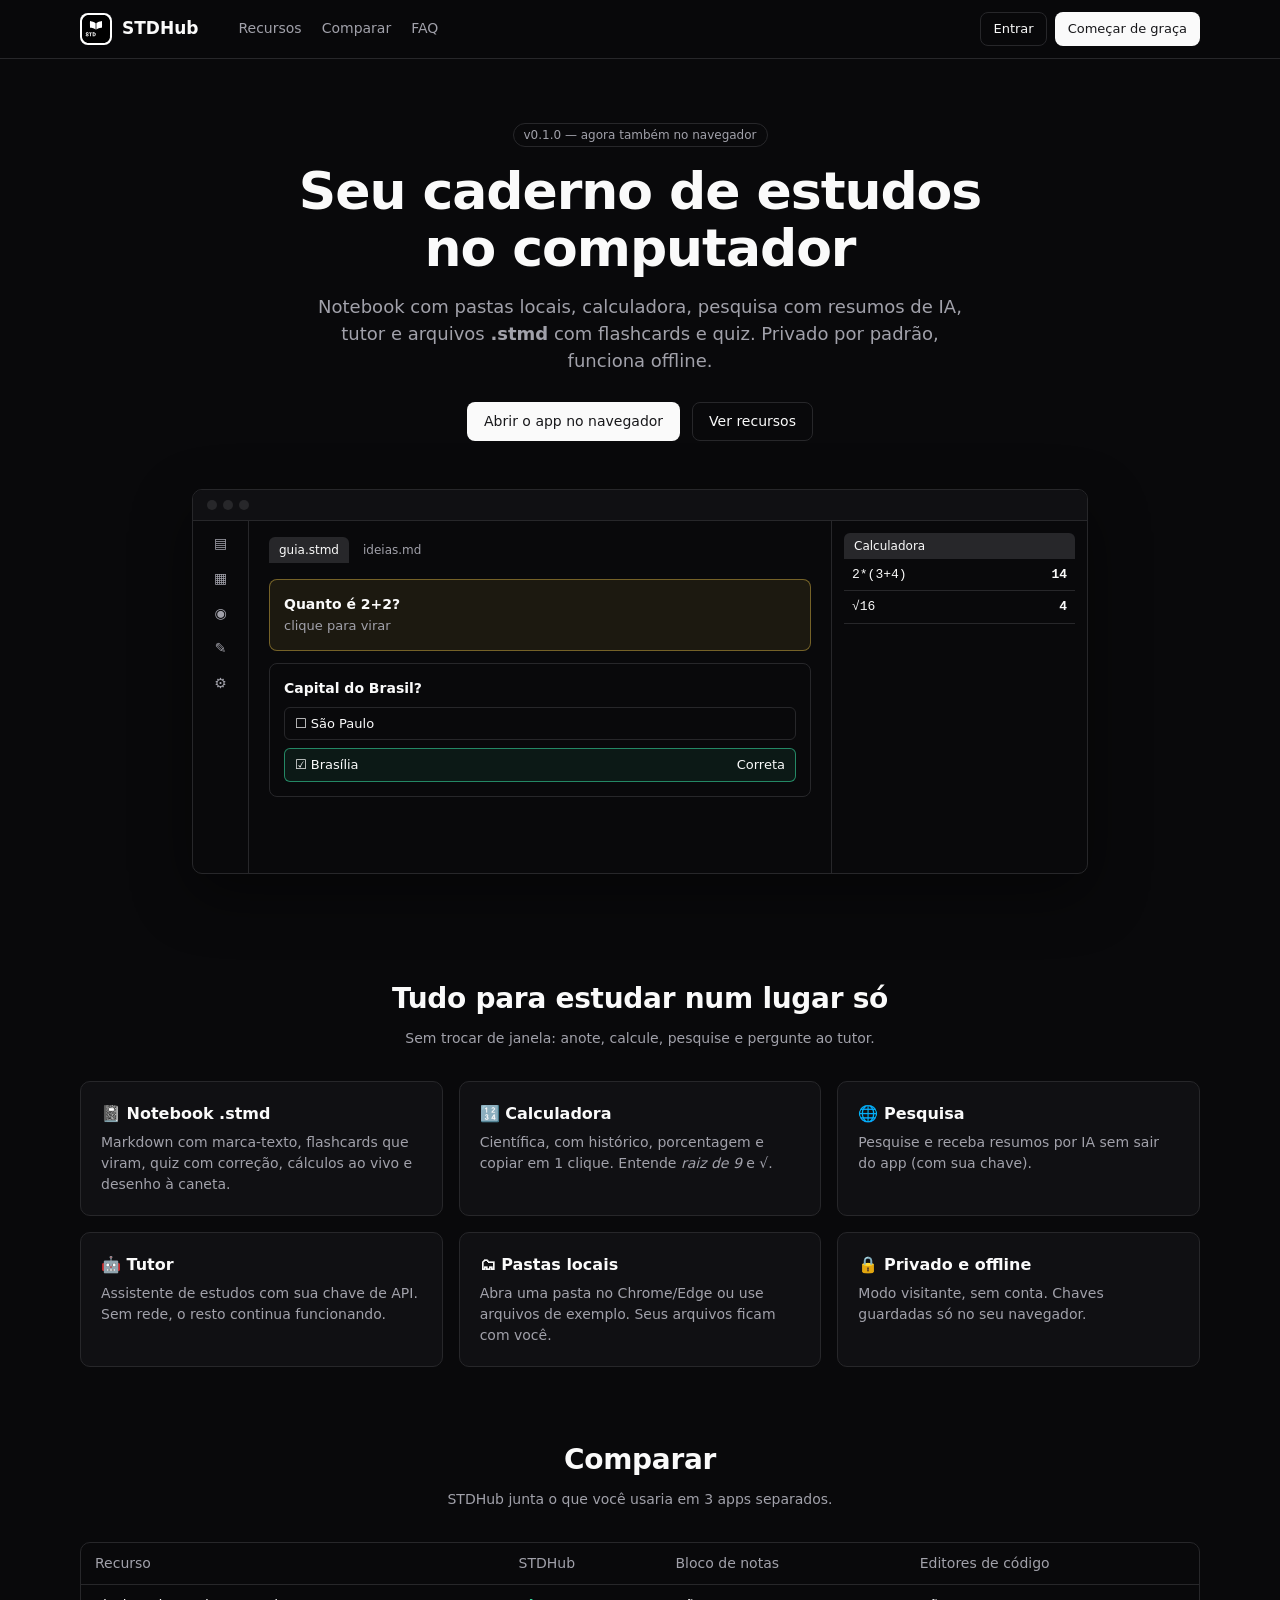
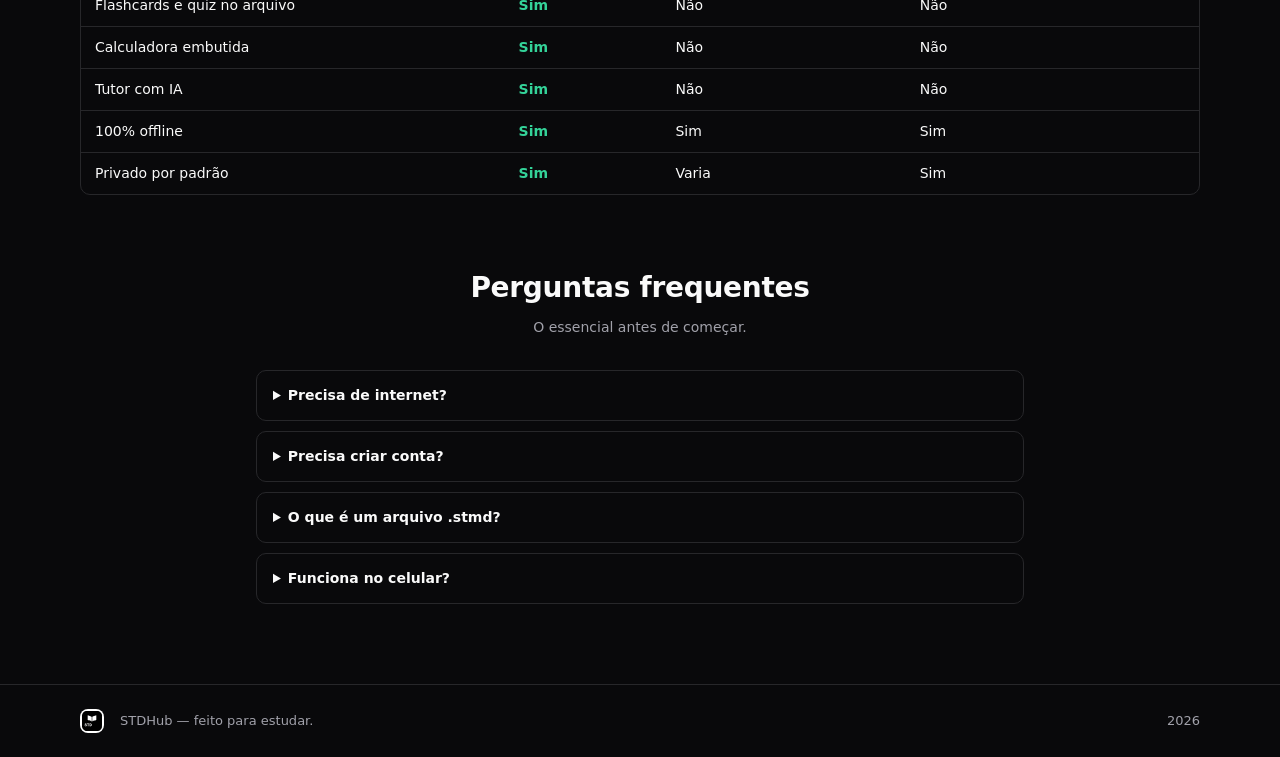
==== index.html @ 23eec4f5 "first commit" ====
<!doctype html>
<html lang="pt-BR" data-theme="dark">
<head>
  <meta charset="UTF-8" />
  <meta name="viewport" content="width=device-width, initial-scale=1.0" />
  <meta name="color-scheme" content="dark light" />
  <meta name="description" content="STDHub — seu caderno de estudos no computador. Notebook, calculadora, pesquisa, tutor e arquivos .stmd. 100% offline." />
  <link rel="icon" type="image/svg+xml" href="assets/logo.svg" />
  <link rel="stylesheet" href="css/theme.css" />
  <link rel="stylesheet" href="css/landing.css" />
  <title>STDHub — seu caderno de estudos</title>
</head>
<body>
  <nav class="l-nav">
    <div class="l-nav-inner">
      <a class="brand" href="#">
        <span class="brand-chip"><img src="assets/logo.svg" alt="STDHub" /></span>
        STDHub
      </a>
      <div class="l-links" id="navLinks">
        <a href="#recursos">Recursos</a>
        <a href="#comparar">Comparar</a>
        <a href="#faq">FAQ</a>
      </div>
      <div class="l-actions">
        <a class="btn btn-outline btn-sm" href="app.html">Entrar</a>
        <a class="btn btn-primary btn-sm" href="app.html">Começar de graça</a>
      </div>
      <button class="l-menu-btn" id="menuBtn" aria-label="Abrir menu">☰</button>
    </div>
  </nav>

  <header class="l-hero">
    <span class="badge">v0.1.0 — agora também no navegador</span>
    <h1>Seu caderno de estudos<br />no computador</h1>
    <p class="sub">Notebook com pastas locais, calculadora, pesquisa com resumos de IA, tutor e arquivos <strong>.stmd</strong> com flashcards e quiz. Privado por padrão, funciona offline.</p>
    <div class="l-cta">
      <a class="btn btn-primary" href="app.html">Abrir o app no navegador</a>
      <a class="btn btn-outline" href="#recursos">Ver recursos</a>
    </div>

    <div class="mock" aria-hidden="true">
      <div class="mock-bar"><span class="dot"></span><span class="dot"></span><span class="dot"></span></div>
      <div class="mock-body">
        <div class="mock-side"><span>▤</span><span>▦</span><span>◉</span><span>✎</span><span>⚙</span></div>
        <div class="mock-main">
          <div class="mock-tabs"><span class="mock-tab active">guia.stmd</span><span class="mock-tab">ideias.md</span></div>
          <div class="mock-flash"><strong>Quanto é 2+2?</strong><br /><span class="muted small">clique para virar</span></div>
          <div class="mock-quiz"><strong>Capital do Brasil?</strong>
            <div class="mock-opt">☐ São Paulo</div>
            <div class="mock-opt right">☑ Brasília <span style="margin-left:auto">Correta</span></div>
          </div>
        </div>
        <div class="mock-dock">
          <div class="mock-tab active">Calculadora</div>
          <div class="mock-calc-row"><span>2*(3+4)</span><strong>14</strong></div>
          <div class="mock-calc-row"><span>√16</span><strong>4</strong></div>
        </div>
      </div>
    </div>
  </header>

  <section class="l-section" id="recursos">
    <h2>Tudo para estudar num lugar só</h2>
    <p class="lead">Sem trocar de janela: anote, calcule, pesquise e pergunte ao tutor.</p>
    <div class="l-grid">
      <div class="card l-feat"><h3>📓 Notebook .stmd</h3><p>Markdown com marca-texto, flashcards que viram, quiz com correção, cálculos ao vivo e desenho à caneta.</p></div>
      <div class="card l-feat"><h3>🔢 Calculadora</h3><p>Científica, com histórico, porcentagem e copiar em 1 clique. Entende <em>raiz de 9</em> e √.</p></div>
      <div class="card l-feat"><h3>🌐 Pesquisa</h3><p>Pesquise e receba resumos por IA sem sair do app (com sua chave).</p></div>
      <div class="card l-feat"><h3>🤖 Tutor</h3><p>Assistente de estudos com sua chave de API. Sem rede, o resto continua funcionando.</p></div>
      <div class="card l-feat"><h3>🗂 Pastas locais</h3><p>Abra uma pasta no Chrome/Edge ou use arquivos de exemplo. Seus arquivos ficam com você.</p></div>
      <div class="card l-feat"><h3>🔒 Privado e offline</h3><p>Modo visitante, sem conta. Chaves guardadas só no seu navegador.</p></div>
    </div>
  </section>

  <section class="l-section" id="comparar">
    <h2>Comparar</h2>
    <p class="lead">STDHub junta o que você usaria em 3 apps separados.</p>
    <div class="l-table-wrap">
      <table class="l-compare">
        <tr><th>Recurso</th><th>STDHub</th><th>Bloco de notas</th><th>Editores de código</th></tr>
        <tr><td>Flashcards e quiz no arquivo</td><td class="yes">Sim</td><td>Não</td><td>Não</td></tr>
        <tr><td>Calculadora embutida</td><td class="yes">Sim</td><td>Não</td><td>Não</td></tr>
        <tr><td>Tutor com IA</td><td class="yes">Sim</td><td>Não</td><td>Não</td></tr>
        <tr><td>100% offline</td><td class="yes">Sim</td><td>Sim</td><td>Sim</td></tr>
        <tr><td>Privado por padrão</td><td class="yes">Sim</td><td>Varia</td><td>Sim</td></tr>
      </table>
    </div>
  </section>

  <section class="l-section" id="faq">
    <h2>Perguntas frequentes</h2>
    <p class="lead">O essencial antes de começar.</p>
    <div class="l-faq">
      <details><summary>Precisa de internet?</summary><p>Não. Tudo funciona offline; só a IA (tutor e resumos) precisa de rede e da sua chave de API.</p></details>
      <details><summary>Precisa criar conta?</summary><p>Não. O modo visitante entra direto e nada sai da sua máquina.</p></details>
      <details><summary>O que é um arquivo .stmd?</summary><p>É um Markdown com superpoderes de estudo: flashcards, quiz, cálculos e desenho — e continua abrindo em qualquer editor.</p></details>
      <details><summary>Funciona no celular?</summary><p>Sim, o layout se adapta. Para instalar como app, use o APK do release no GitHub.</p></details>
    </div>
  </section>

  <footer class="l-foot">
    <div class="l-foot-inner">
      <span class="brand-chip" style="width:1.5rem;height:1.5rem"><img src="assets/logo.svg" alt="" style="width:1.25rem;height:1.25rem" /></span>
      <span>STDHub — feito para estudar.</span>
      <span style="margin-left:auto" id="year"></span>
    </div>
  </footer>

  <script src="js/landing.js"></script>
</body>
</html>
---- css/theme.css ----
/* STDHub web — shadcn-like theme in pure CSS. No frameworks, no CDN. */
:root {
  --background: #09090b;
  --foreground: #fafafa;
  --card: #101013;
  --card-foreground: #fafafa;
  --popover: #101013;
  --popover-foreground: #fafafa;
  --primary: #fafafa;
  --primary-foreground: #18181b;
  --secondary: #27272a;
  --secondary-foreground: #fafafa;
  --muted: #27272a;
  --muted-foreground: #a1a1aa;
  --accent: #27272a;
  --accent-foreground: #fafafa;
  --destructive: #f87171;
  --border: #27272a;
  --input: #27272a;
  --ring: #d4d4d8;
  --radius: 0.625rem;
  --mark: #fef08a;
  --mark-ink: #111111;
  --ok: #34d399;
  --warn: #fbbf24;
  --err: #f87171;
  --info: #38bdf8;
}

[data-theme="light"] {
  --background: #ffffff;
  --foreground: #09090b;
  --card: #ffffff;
  --card-foreground: #09090b;
  --popover: #ffffff;
  --popover-foreground: #09090b;
  --primary: #18181b;
  --primary-foreground: #fafafa;
  --secondary: #f4f4f5;
  --secondary-foreground: #18181b;
  --muted: #f4f4f5;
  --muted-foreground: #71717a;
  --accent: #f4f4f5;
  --accent-foreground: #18181b;
  --border: #e4e4e7;
  --input: #e4e4e7;
  --ring: #18181b;
}

* { box-sizing: border-box; }
html, body { height: 100%; }
body {
  margin: 0;
  background: var(--background);
  color: var(--foreground);
  font-family: ui-sans-serif, system-ui, -apple-system, "Segoe UI", Roboto, sans-serif;
  font-size: 14px;
  line-height: 1.5;
}

button {
  font: inherit;
  color: inherit;
  background: none;
  border: none;
  cursor: pointer;
  padding: 0;
}
input, textarea, select {
  font: inherit;
  color: var(--foreground);
  background: var(--background);
  border: 1px solid var(--input);
  border-radius: calc(var(--radius) - 2px);
  padding: 0.5rem 0.75rem;
  width: 100%;
}
input:focus-visible, textarea:focus-visible, select:focus-visible,
button:focus-visible, a:focus-visible {
  outline: 2px solid var(--ring);
  outline-offset: 2px;
}
input:disabled, textarea:disabled, button:disabled {
  opacity: 0.5;
  cursor: not-allowed;
}
input[type="checkbox"], input[type="radio"] { width: auto; }
a { color: inherit; }

.btn {
  display: inline-flex;
  align-items: center;
  justify-content: center;
  gap: 0.5rem;
  border-radius: calc(var(--radius) - 2px);
  padding: 0.5rem 1rem;
  font-weight: 500;
  border: 1px solid transparent;
  text-decoration: none;
  white-space: nowrap;
}
.btn-primary { background: var(--primary); color: var(--primary-foreground); }
.btn-primary:hover { opacity: 0.9; }
.btn-outline { border-color: var(--border); color: var(--foreground); }
.btn-outline:hover { background: var(--accent); }
.btn-secondary { background: var(--secondary); color: var(--secondary-foreground); }
.btn-secondary:hover { opacity: 0.9; }
.btn-ghost { color: var(--muted-foreground); }
.btn-ghost:hover { background: var(--accent); color: var(--accent-foreground); }
.btn-sm { padding: 0.375rem 0.75rem; font-size: 0.8125rem; }

.card {
  background: var(--card);
  color: var(--card-foreground);
  border: 1px solid var(--border);
  border-radius: var(--radius);
}
.card-pad { padding: 1.25rem; }

.badge {
  display: inline-flex;
  align-items: center;
  border: 1px solid var(--border);
  border-radius: 999px;
  padding: 0.125rem 0.625rem;
  font-size: 0.75rem;
  color: var(--muted-foreground);
}

.muted { color: var(--muted-foreground); }
.small { font-size: 0.8125rem; }
.icon { width: 1rem; height: 1rem; flex-shrink: 0; }
.icon-lg { width: 1.25rem; height: 1.25rem; flex-shrink: 0; }
---- css/landing.css ----
/* STDHub web — landing. */
.l-nav {
  position: sticky;
  top: 0;
  z-index: 10;
  background: color-mix(in srgb, var(--background) 85%, transparent);
  backdrop-filter: blur(8px);
  border-bottom: 1px solid var(--border);
}
.l-nav-inner {
  max-width: 72rem;
  margin: 0 auto;
  padding: 0.75rem 1rem;
  display: flex;
  align-items: center;
  gap: 1rem;
}
.brand { display: flex; align-items: center; gap: 0.625rem; font-weight: 700; font-size: 1.0625rem; text-decoration: none; }
.brand-chip {
  width: 2rem;
  height: 2rem;
  border-radius: 0.5rem;
  background: #fff;
  display: inline-flex;
  align-items: center;
  justify-content: center;
  overflow: hidden;
  flex-shrink: 0;
}
.brand-chip img { width: 1.75rem; height: 1.75rem; }
.l-links { display: flex; gap: 1.25rem; margin-left: 1.5rem; }
.l-links a { color: var(--muted-foreground); text-decoration: none; font-size: 0.875rem; }
.l-links a:hover { color: var(--foreground); }
.l-actions { margin-left: auto; display: flex; gap: 0.5rem; }
.l-menu-btn { display: none; margin-left: auto; border: 1px solid var(--border); border-radius: 6px; padding: 0.375rem 0.625rem; }
@media (max-width: 720px) {
  .l-links, .l-actions .btn-outline { display: none; }
  .l-menu-btn { display: block; }
  .l-links.open { display: flex; flex-direction: column; gap: 0.75rem; position: absolute; top: 100%; left: 0; right: 0; background: var(--background); border-bottom: 1px solid var(--border); padding: 1rem; margin: 0; }
}

.l-hero { max-width: 72rem; margin: 0 auto; padding: 4rem 1rem 3rem; text-align: center; }
.l-hero h1 { font-size: clamp(2rem, 5vw, 3.25rem); line-height: 1.1; letter-spacing: -0.02em; margin: 1rem 0; }
.l-hero p.sub { color: var(--muted-foreground); font-size: 1.125rem; max-width: 42rem; margin: 0 auto 1.75rem; }
.l-cta { display: flex; gap: 0.75rem; justify-content: center; flex-wrap: wrap; }

.mock {
  max-width: 56rem;
  margin: 3rem auto 0;
  border: 1px solid var(--border);
  border-radius: var(--radius);
  overflow: hidden;
  text-align: left;
  box-shadow: 0 20px 60px rgb(0 0 0 / 0.45);
}
.mock-bar { display: flex; gap: 0.375rem; align-items: center; padding: 0.625rem 0.875rem; border-bottom: 1px solid var(--border); background: var(--card); }
.dot { width: 0.625rem; height: 0.625rem; border-radius: 999px; background: var(--muted); }
.mock-body { display: grid; grid-template-columns: 3.5rem 1fr 16rem; min-height: 22rem; }
.mock-side { border-right: 1px solid var(--border); padding: 0.75rem 0; display: flex; flex-direction: column; align-items: center; gap: 0.875rem; color: var(--muted-foreground); }
.mock-main { padding: 1rem 1.25rem; }
.mock-tabs { display: flex; gap: 0.25rem; margin-bottom: 1rem; }
.mock-tab { font-size: 0.75rem; padding: 0.25rem 0.625rem; border-radius: 6px 6px 0 0; color: var(--muted-foreground); }
.mock-tab.active { background: var(--muted); color: var(--foreground); }
.mock-flash { border: 1px solid rgb(252 211 77 / 0.4); background: rgb(252 211 77 / 0.08); border-radius: 8px; padding: 0.875rem; margin-bottom: 0.75rem; }
.mock-quiz { border: 1px solid var(--border); border-radius: 8px; padding: 0.875rem; margin-bottom: 0.75rem; }
.mock-opt { display: flex; gap: 0.5rem; align-items: center; border: 1px solid var(--border); border-radius: 6px; padding: 0.375rem 0.625rem; margin-top: 0.5rem; font-size: 0.8125rem; }
.mock-opt.right { border-color: rgb(52 211 153 / 0.6); background: rgb(52 211 153 / 0.08); }
.mock-dock { border-left: 1px solid var(--border); padding: 0.75rem; }
.mock-calc-row { display: flex; justify-content: space-between; font-family: ui-monospace, monospace; font-size: 0.8125rem; padding: 0.375rem 0.5rem; border-bottom: 1px solid var(--border); }
@media (max-width: 720px) { .mock-body { grid-template-columns: 3rem 1fr; } .mock-dock { display: none; } }

.l-section { max-width: 72rem; margin: 0 auto; padding: 3.5rem 1rem 1rem; }
.l-section h2 { font-size: 1.75rem; letter-spacing: -0.01em; margin: 0 0 0.5rem; text-align: center; }
.l-section > p.lead { color: var(--muted-foreground); text-align: center; max-width: 44rem; margin: 0 auto 2rem; }
.l-grid { display: grid; grid-template-columns: repeat(3, 1fr); gap: 1rem; }
@media (max-width: 860px) { .l-grid { grid-template-columns: 1fr 1fr; } }
@media (max-width: 560px) { .l-grid { grid-template-columns: 1fr; } }
.l-feat { padding: 1.25rem; }
.l-feat .icon-lg { color: var(--foreground); margin-bottom: 0.625rem; }
.l-feat h3 { margin: 0 0 0.375rem; font-size: 1rem; }
.l-feat p { margin: 0; color: var(--muted-foreground); font-size: 0.875rem; }

.l-table-wrap { overflow-x: auto; border: 1px solid var(--border); border-radius: var(--radius); }
table.l-compare { width: 100%; border-collapse: collapse; font-size: 0.875rem; }
.l-compare th, .l-compare td { padding: 0.625rem 0.875rem; border-bottom: 1px solid var(--border); text-align: left; }
.l-compare tr:last-child th, .l-compare tr:last-child td { border-bottom: none; }
.l-compare th { color: var(--muted-foreground); font-weight: 500; }
.l-compare td.yes { color: var(--ok); font-weight: 600; }

.l-faq { max-width: 48rem; margin: 0 auto; display: flex; flex-direction: column; gap: 0.625rem; }
.l-faq details { border: 1px solid var(--border); border-radius: var(--radius); padding: 0.875rem 1rem; }
.l-faq summary { cursor: pointer; font-weight: 600; }
.l-faq details p { color: var(--muted-foreground); font-size: 0.875rem; margin: 0.5rem 0 0; }

footer.l-foot { border-top: 1px solid var(--border); margin-top: 4rem; }
.l-foot-inner { max-width: 72rem; margin: 0 auto; padding: 1.5rem 1rem; display: flex; gap: 1rem; align-items: center; color: var(--muted-foreground); font-size: 0.8125rem; }
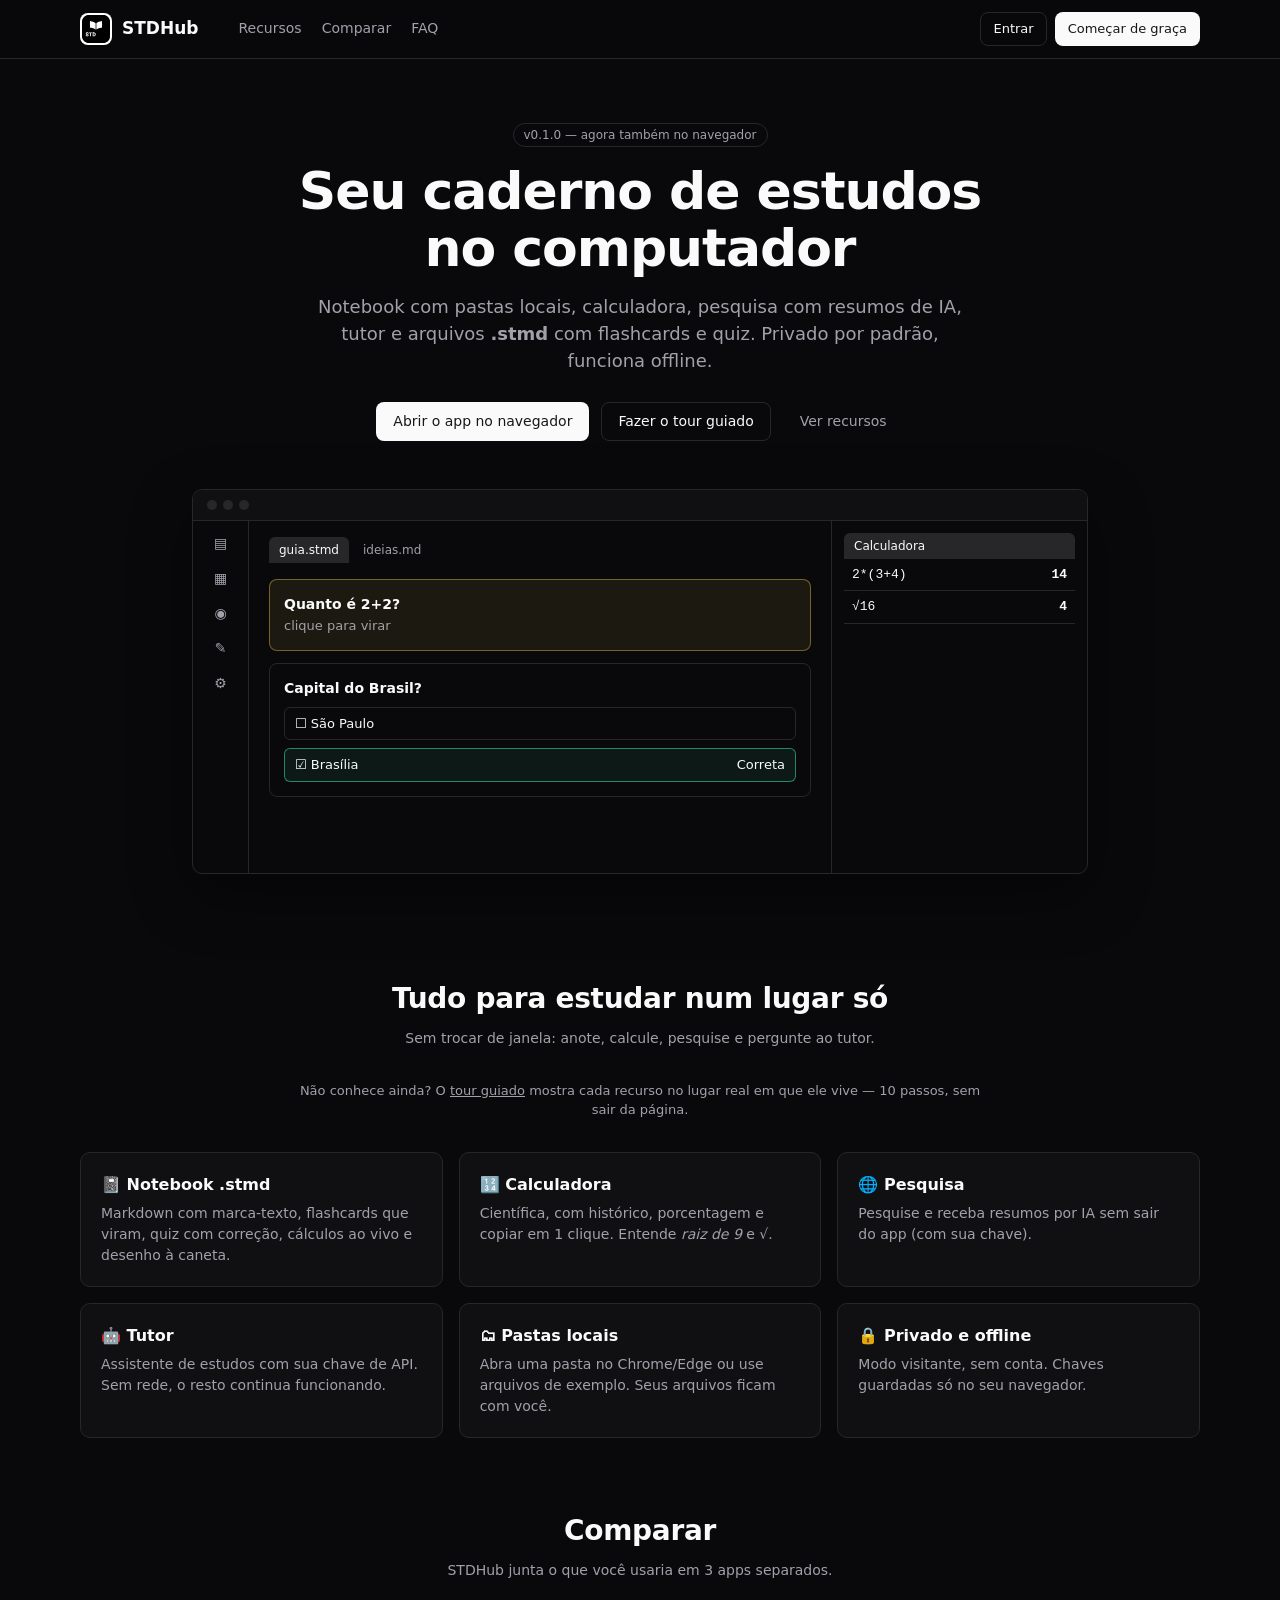
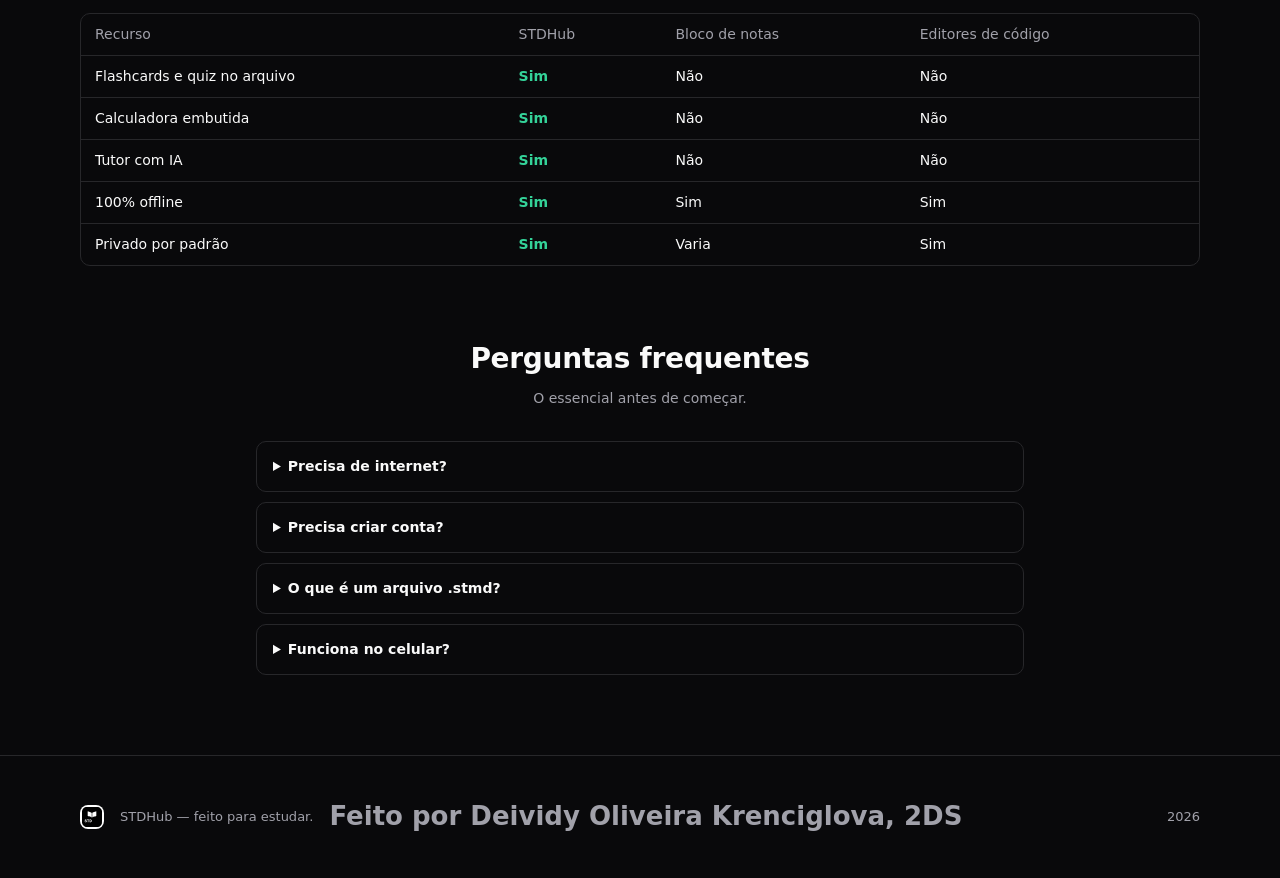
==== commit 83f7758c: "Tour guiado no app web + botão de criar arquivo arrumado Tour (js/tour.js, sem lib): 10 coach marks " ====
--- a/index.html
+++ b/index.html
@@ -36,7 +36,8 @@
     <p class="sub">Notebook com pastas locais, calculadora, pesquisa com resumos de IA, tutor e arquivos <strong>.stmd</strong> com flashcards e quiz. Privado por padrão, funciona offline.</p>
     <div class="l-cta">
       <a class="btn btn-primary" href="app.html">Abrir o app no navegador</a>
-      <a class="btn btn-outline" href="#recursos">Ver recursos</a>
+      <a class="btn btn-outline" href="app.html?tour=1">Fazer o tour guiado</a>
+      <a class="btn btn-ghost" href="#recursos">Ver recursos</a>
     </div>
 
     <div class="mock" aria-hidden="true">
@@ -63,6 +64,7 @@
   <section class="l-section" id="recursos">
     <h2>Tudo para estudar num lugar só</h2>
     <p class="lead">Sem trocar de janela: anote, calcule, pesquise e pergunte ao tutor.</p>
+    <p class="lead small">Não conhece ainda? O <a href="app.html?tour=1">tour guiado</a> mostra cada recurso no lugar real em que ele vive — 10 passos, sem sair da página.</p>
     <div class="l-grid">
       <div class="card l-feat"><h3>📓 Notebook .stmd</h3><p>Markdown com marca-texto, flashcards que viram, quiz com correção, cálculos ao vivo e desenho à caneta.</p></div>
       <div class="card l-feat"><h3>🔢 Calculadora</h3><p>Científica, com histórico, porcentagem e copiar em 1 clique. Entende <em>raiz de 9</em> e √.</p></div>
@@ -103,6 +105,7 @@
     <div class="l-foot-inner">
       <span class="brand-chip" style="width:1.5rem;height:1.5rem"><img src="assets/logo.svg" alt="" style="width:1.25rem;height:1.25rem" /></span>
       <span>STDHub — feito para estudar.</span>
+      <h1> Feito por Deividy Oliveira Krenciglova, 2DS</h1>
       <span style="margin-left:auto" id="year"></span>
     </div>
   </footer>
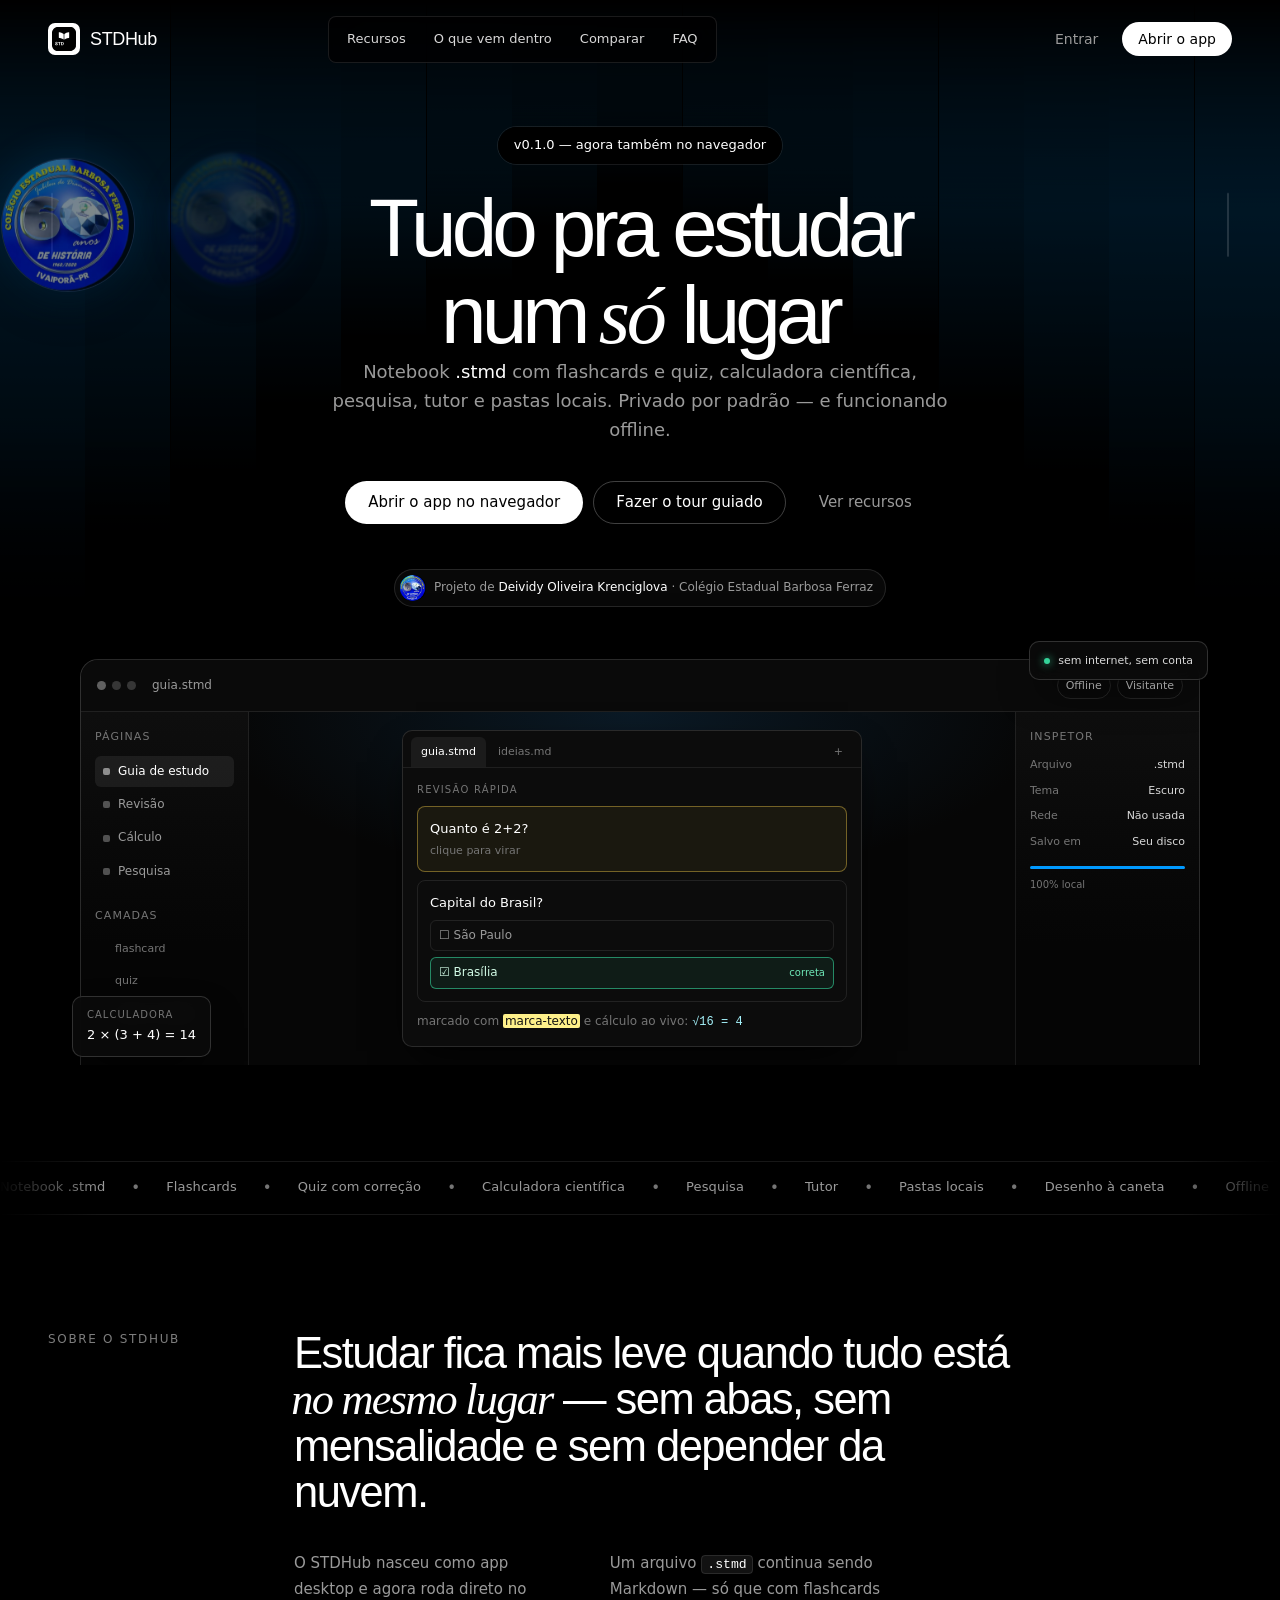
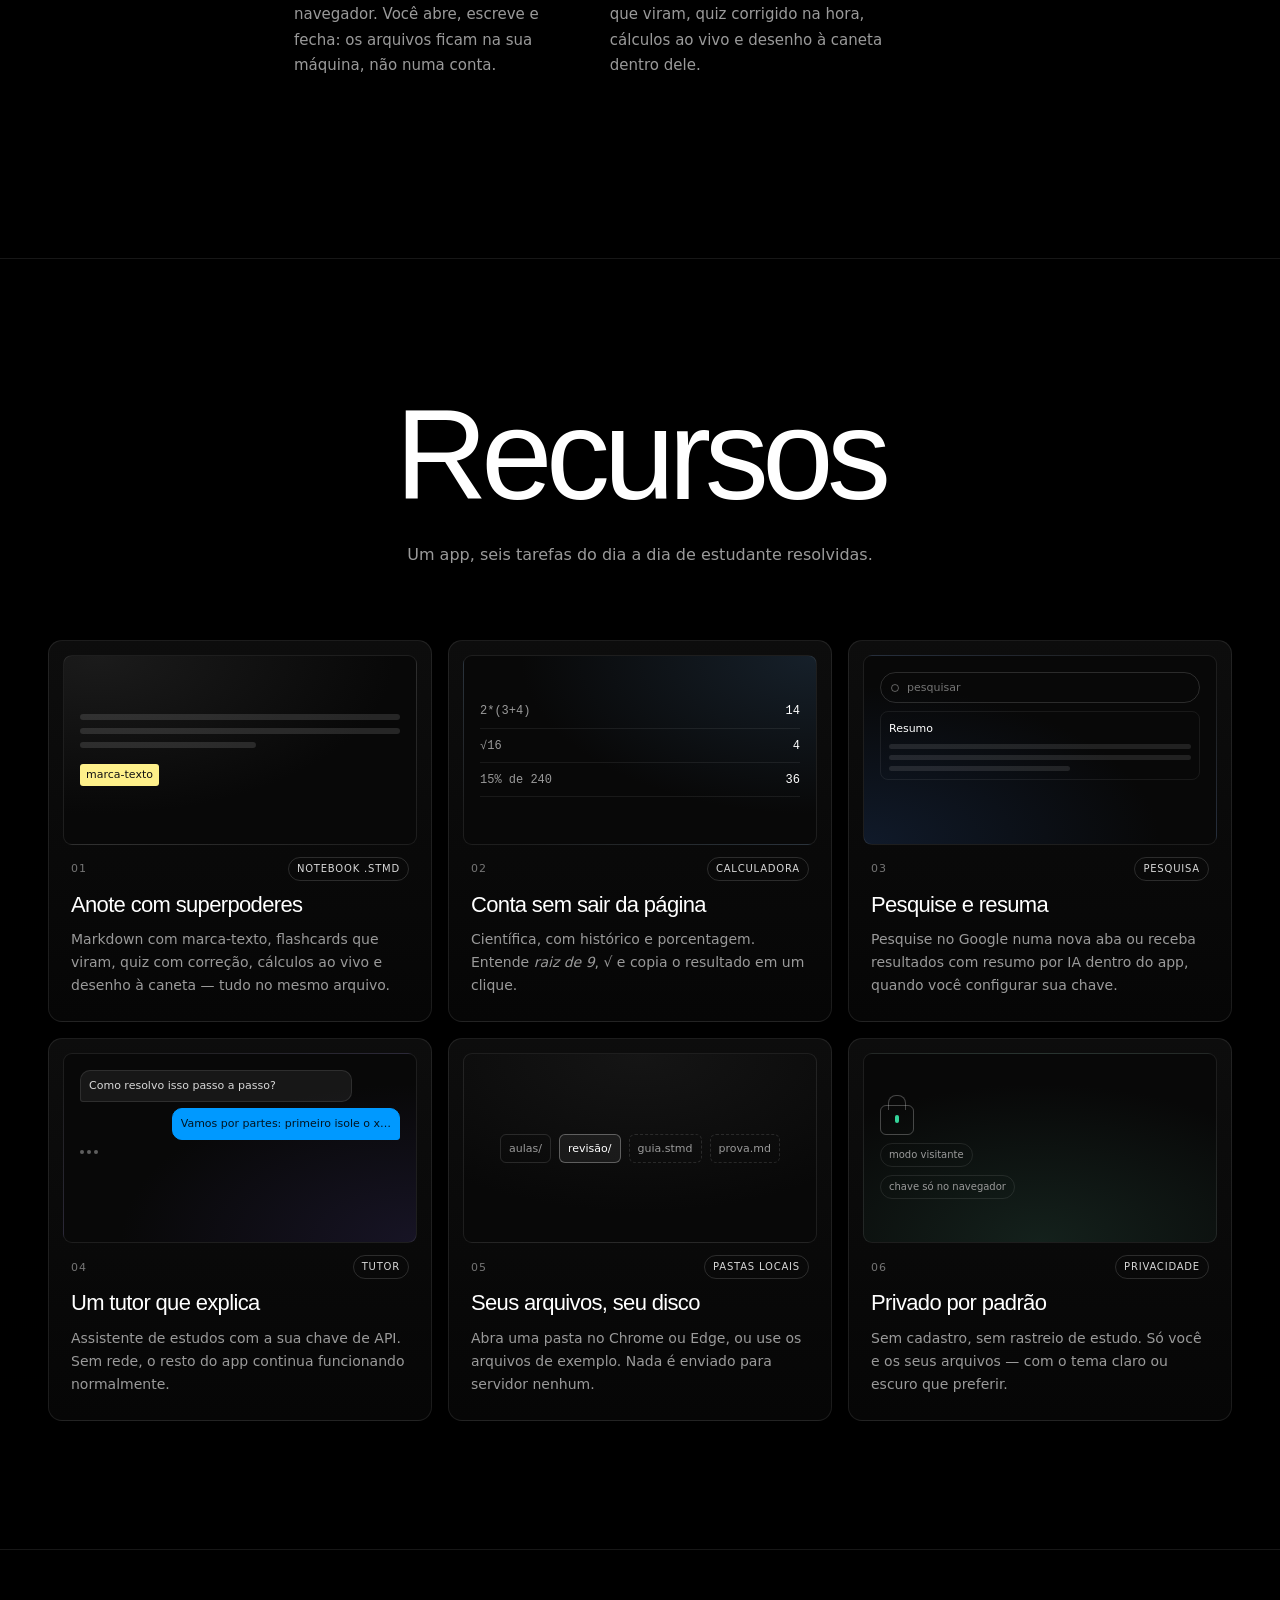
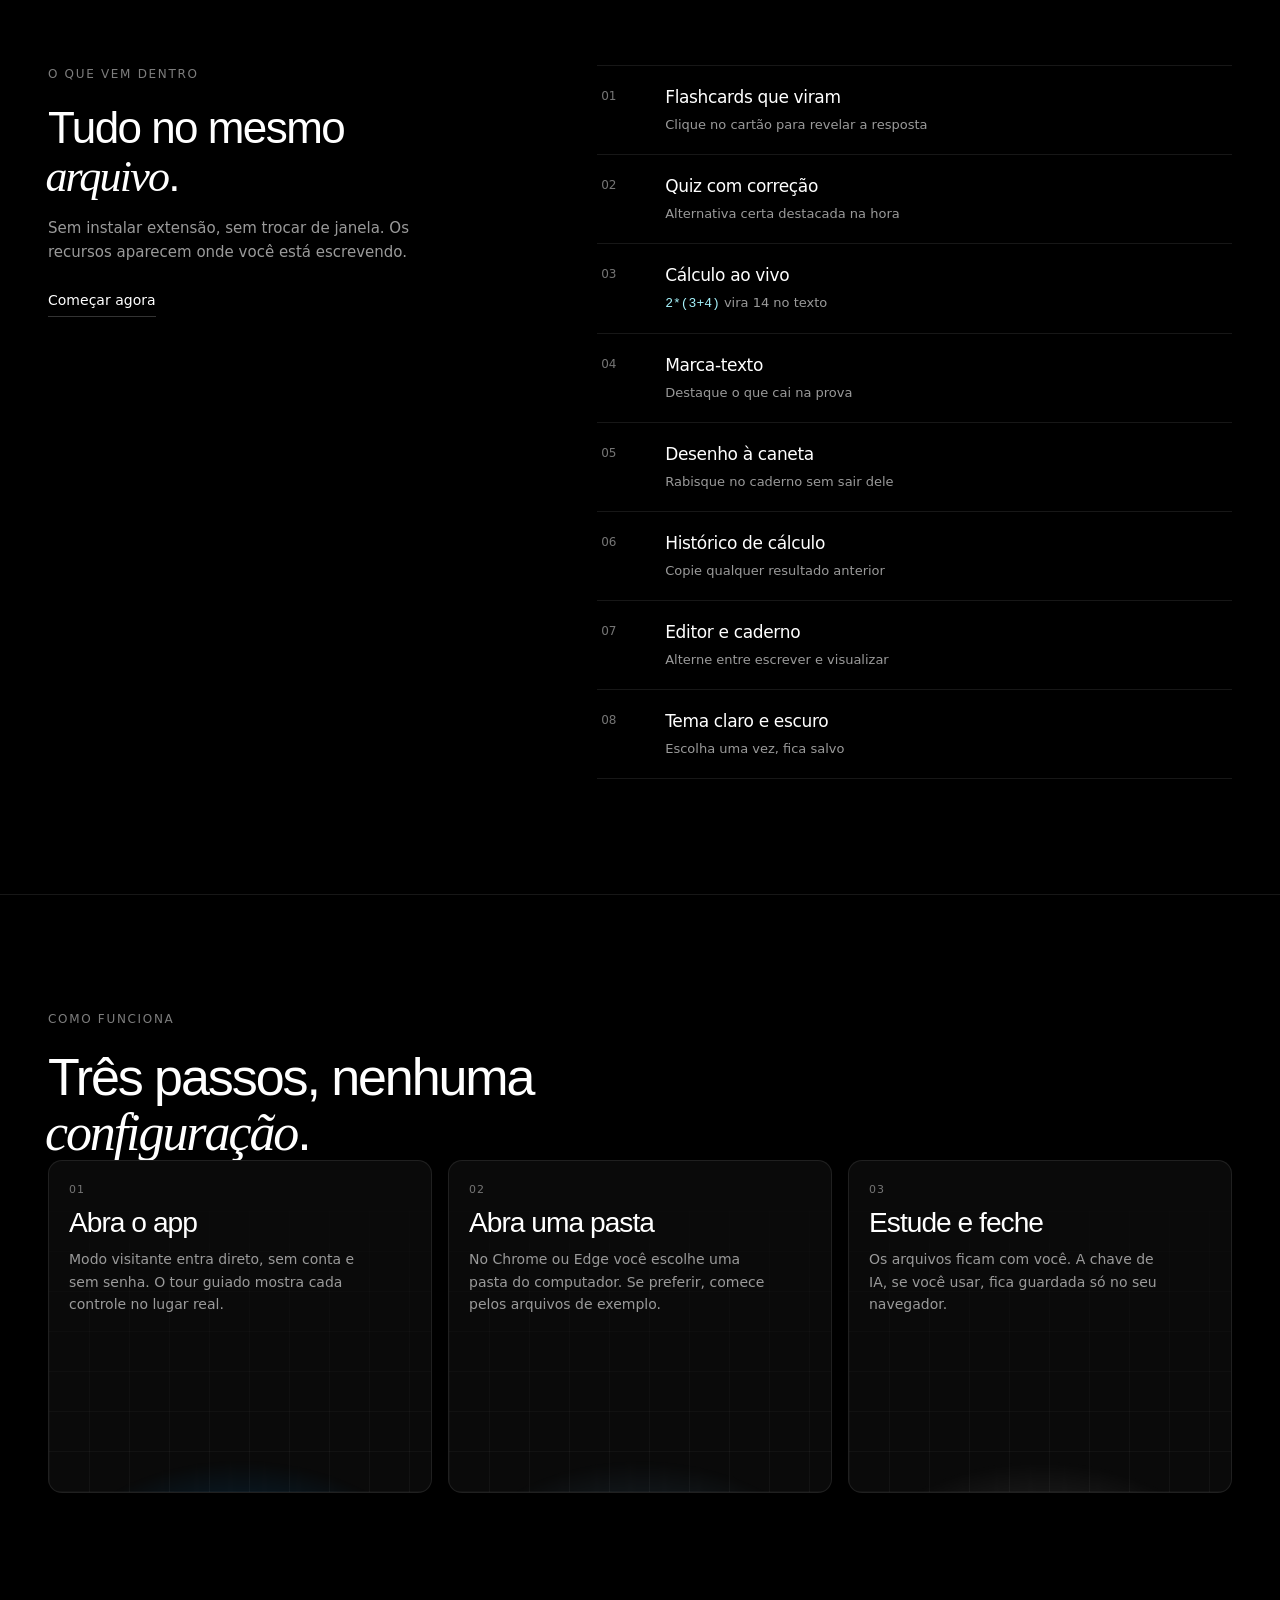
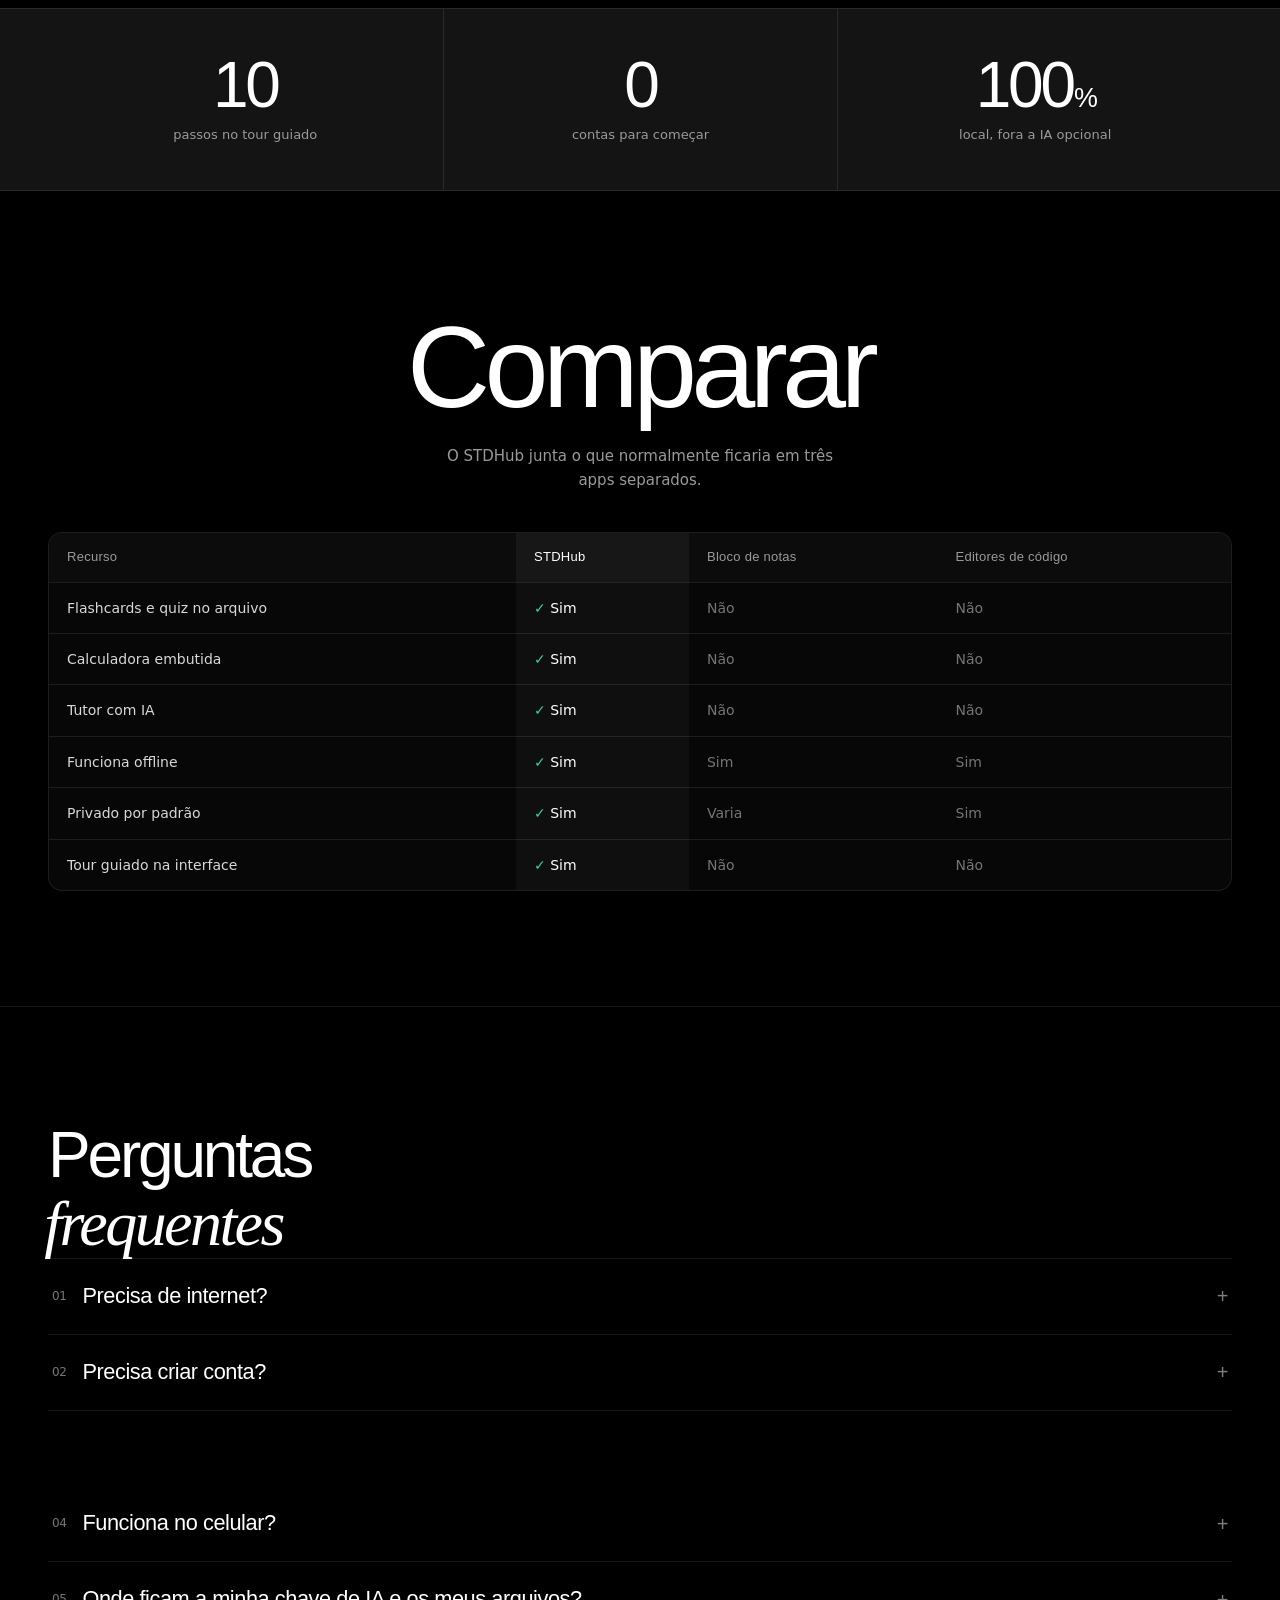
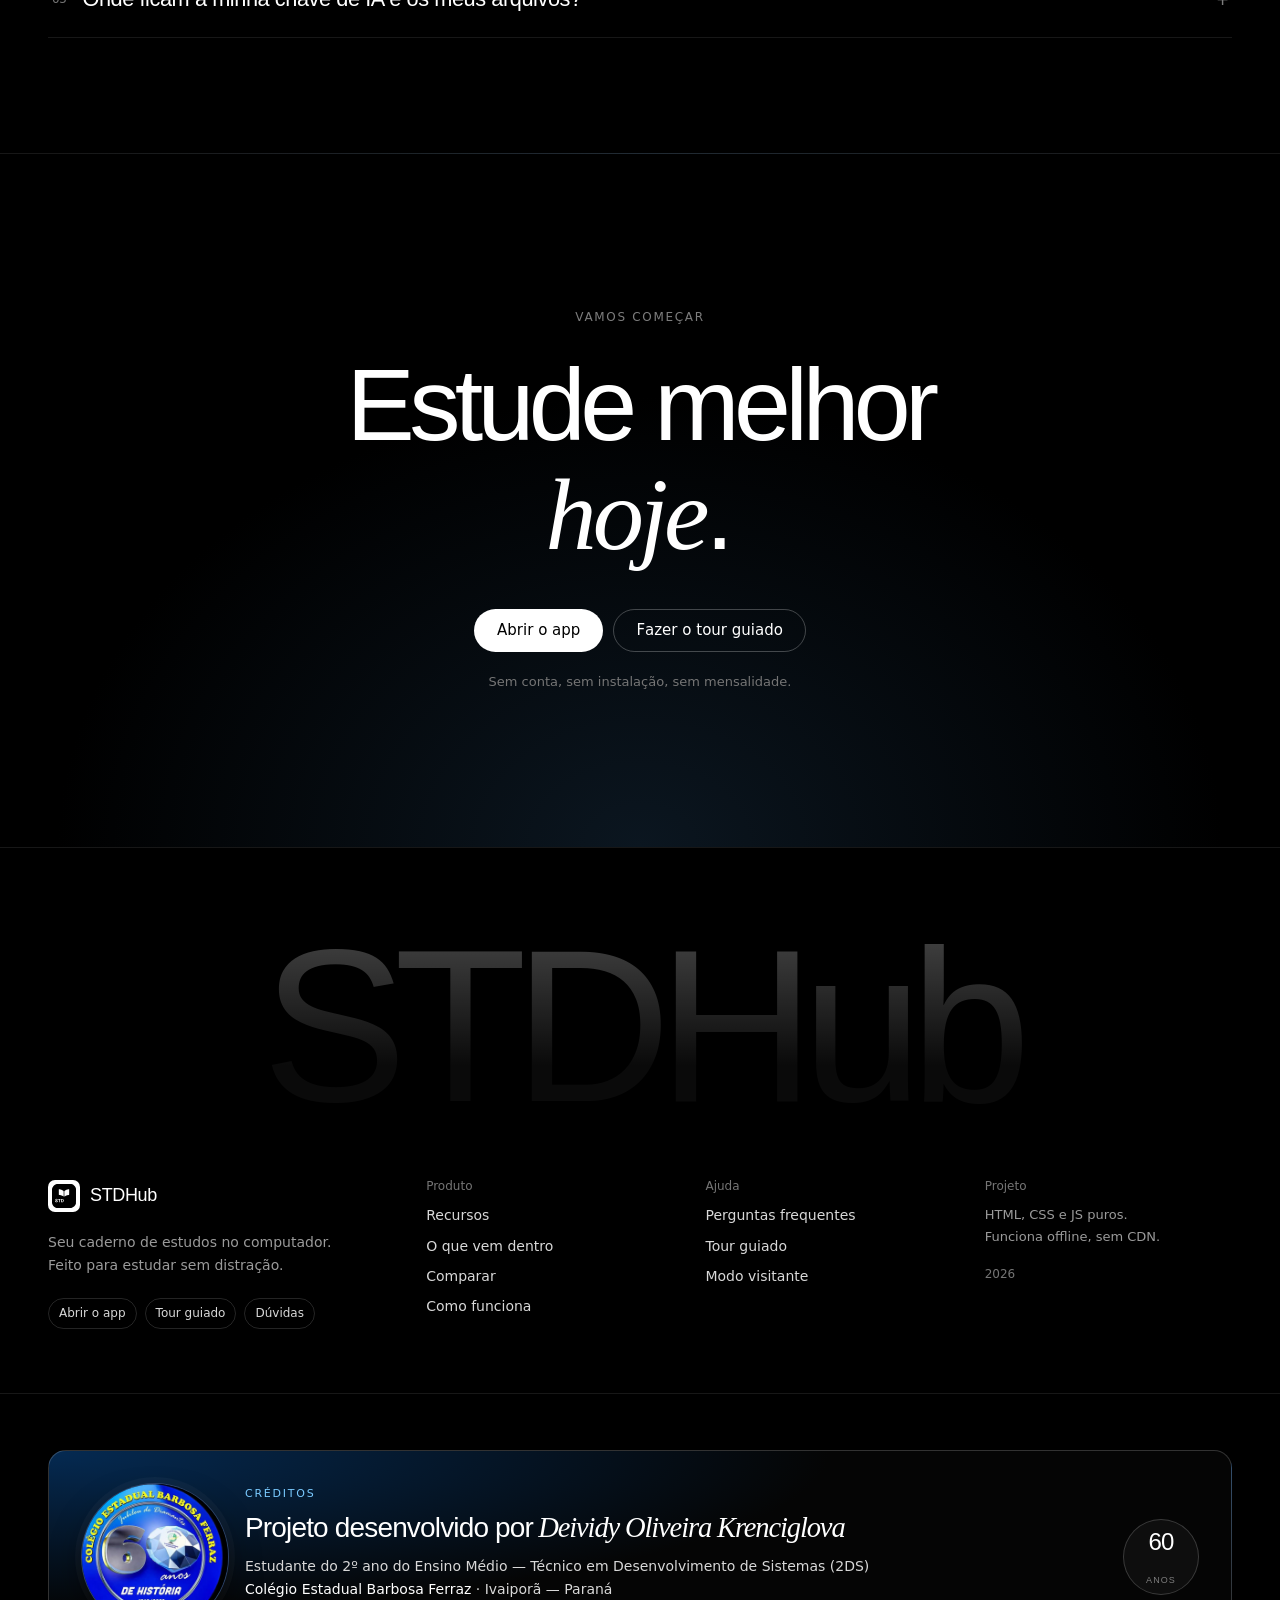
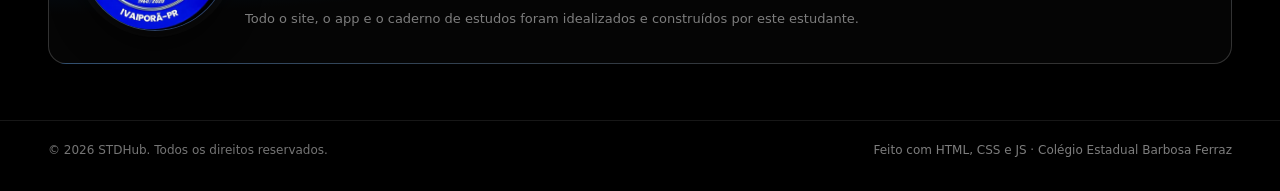
==== commit 7acc7d4e: "30/10 Melhorias visuais do website e o aplicativo STDHub" ====
--- a/index.html
+++ b/index.html
@@ -4,109 +4,491 @@
   <meta charset="UTF-8" />
   <meta name="viewport" content="width=device-width, initial-scale=1.0" />
   <meta name="color-scheme" content="dark light" />
-  <meta name="description" content="STDHub — seu caderno de estudos no computador. Notebook, calculadora, pesquisa, tutor e arquivos .stmd. 100% offline." />
+  <meta name="description" content="STDHub — seu caderno de estudos no computador. Notebook .stmd com flashcards e quiz, calculadora, pesquisa, tutor e pastas locais. Privado por padrão, funciona offline." />
   <link rel="icon" type="image/svg+xml" href="assets/logo.svg" />
   <link rel="stylesheet" href="css/theme.css" />
   <link rel="stylesheet" href="css/landing.css" />
-  <title>STDHub — seu caderno de estudos</title>
+  <title>STDHub — tudo pra estudar num só lugar</title>
 </head>
-<body>
-  <nav class="l-nav">
-    <div class="l-nav-inner">
-      <a class="brand" href="#">
-        <span class="brand-chip"><img src="assets/logo.svg" alt="STDHub" /></span>
-        STDHub
+<body class="page-landing">
+
+  <a class="skip" href="#recursos">Pular para o conteúdo</a>
+
+  <header class="site-header" id="siteHeader">
+    <div class="site-header-inner">
+      <a class="brand" href="#inicio" aria-label="STDHub — início">
+        <span class="brand-chip"><img src="assets/logo.svg" alt="" /></span>
+        <span class="brand-name">STDHub</span>
       </a>
-      <div class="l-links" id="navLinks">
+
+      <nav class="site-nav" id="siteNav" aria-label="Navegação principal">
         <a href="#recursos">Recursos</a>
+        <a href="#inclui">O que vem dentro</a>
         <a href="#comparar">Comparar</a>
         <a href="#faq">FAQ</a>
-      </div>
-      <div class="l-actions">
-        <a class="btn btn-outline btn-sm" href="app.html">Entrar</a>
-        <a class="btn btn-primary btn-sm" href="app.html">Começar de graça</a>
-      </div>
-      <button class="l-menu-btn" id="menuBtn" aria-label="Abrir menu">☰</button>
-    </div>
-  </nav>
-
-  <header class="l-hero">
-    <span class="badge">v0.1.0 — agora também no navegador</span>
-    <h1>Seu caderno de estudos<br />no computador</h1>
-    <p class="sub">Notebook com pastas locais, calculadora, pesquisa com resumos de IA, tutor e arquivos <strong>.stmd</strong> com flashcards e quiz. Privado por padrão, funciona offline.</p>
-    <div class="l-cta">
-      <a class="btn btn-primary" href="app.html">Abrir o app no navegador</a>
-      <a class="btn btn-outline" href="app.html?tour=1">Fazer o tour guiado</a>
-      <a class="btn btn-ghost" href="#recursos">Ver recursos</a>
-    </div>
-
-    <div class="mock" aria-hidden="true">
-      <div class="mock-bar"><span class="dot"></span><span class="dot"></span><span class="dot"></span></div>
-      <div class="mock-body">
-        <div class="mock-side"><span>▤</span><span>▦</span><span>◉</span><span>✎</span><span>⚙</span></div>
-        <div class="mock-main">
-          <div class="mock-tabs"><span class="mock-tab active">guia.stmd</span><span class="mock-tab">ideias.md</span></div>
-          <div class="mock-flash"><strong>Quanto é 2+2?</strong><br /><span class="muted small">clique para virar</span></div>
-          <div class="mock-quiz"><strong>Capital do Brasil?</strong>
-            <div class="mock-opt">☐ São Paulo</div>
-            <div class="mock-opt right">☑ Brasília <span style="margin-left:auto">Correta</span></div>
-          </div>
-        </div>
-        <div class="mock-dock">
-          <div class="mock-tab active">Calculadora</div>
-          <div class="mock-calc-row"><span>2*(3+4)</span><strong>14</strong></div>
-          <div class="mock-calc-row"><span>√16</span><strong>4</strong></div>
-        </div>
-      </div>
+      </nav>
+
+      <div class="site-actions">
+        <a class="btn-pill btn-ghost" href="app.html">Entrar</a>
+        <a class="btn-pill btn-solid" href="app.html" data-roll>Abrir o app</a>
+      </div>
+
+      <button class="menu-btn" id="menuBtn" type="button" aria-expanded="false" aria-controls="siteNav" aria-label="Abrir menu">
+        <span></span><span></span>
+      </button>
     </div>
   </header>
 
-  <section class="l-section" id="recursos">
-    <h2>Tudo para estudar num lugar só</h2>
-    <p class="lead">Sem trocar de janela: anote, calcule, pesquise e pergunte ao tutor.</p>
-    <p class="lead small">Não conhece ainda? O <a href="app.html?tour=1">tour guiado</a> mostra cada recurso no lugar real em que ele vive — 10 passos, sem sair da página.</p>
-    <div class="l-grid">
-      <div class="card l-feat"><h3>📓 Notebook .stmd</h3><p>Markdown com marca-texto, flashcards que viram, quiz com correção, cálculos ao vivo e desenho à caneta.</p></div>
-      <div class="card l-feat"><h3>🔢 Calculadora</h3><p>Científica, com histórico, porcentagem e copiar em 1 clique. Entende <em>raiz de 9</em> e √.</p></div>
-      <div class="card l-feat"><h3>🌐 Pesquisa</h3><p>Pesquise e receba resumos por IA sem sair do app (com sua chave).</p></div>
-      <div class="card l-feat"><h3>🤖 Tutor</h3><p>Assistente de estudos com sua chave de API. Sem rede, o resto continua funcionando.</p></div>
-      <div class="card l-feat"><h3>🗂 Pastas locais</h3><p>Abra uma pasta no Chrome/Edge ou use arquivos de exemplo. Seus arquivos ficam com você.</p></div>
-      <div class="card l-feat"><h3>🔒 Privado e offline</h3><p>Modo visitante, sem conta. Chaves guardadas só no seu navegador.</p></div>
+  <main>
+
+    <!-- ───────────────────────── HERO ───────────────────────── -->
+    <section class="hero" id="inicio">
+      <div class="hero-bars" aria-hidden="true">
+        <span></span><span></span><span></span><span></span><span></span>
+        <span></span><span></span><span></span><span></span><span></span>
+        <span></span><span></span><span></span><span></span><span></span>
+      </div>
+
+      <!-- logo do colégio quicando no fundo, estilo pong -->
+      <div class="hero-pong" id="heroPong" aria-hidden="true">
+        <span class="pong-paddle pong-paddle-l"></span>
+        <span class="pong-paddle pong-paddle-r"></span>
+        <span class="pong-echo pong-echo-2"><img src="assets/barbosa-ferraz.png" alt="" width="320" height="320" /></span>
+        <span class="pong-echo pong-echo-1"><img src="assets/barbosa-ferraz.png" alt="" width="320" height="320" /></span>
+        <span class="pong-logo" id="pongLogo"><img src="assets/barbosa-ferraz.png" alt="" width="320" height="320" /></span>
+      </div>
+
+      <div class="wrap hero-wrap">
+        <p class="hero-badge" id="heroBadge">
+          <span class="hero-badge-glow" aria-hidden="true"></span>
+          <span class="hero-badge-fill" aria-hidden="true"></span>
+          <span class="hero-badge-edge" aria-hidden="true"></span>
+          <span class="hero-badge-text">v0.1.0 — agora também no navegador</span>
+        </p>
+
+        <h1 class="hero-title" aria-label="Tudo pra estudar num só lugar">
+          <span class="hero-line">Tudo pra estudar</span>
+          <span class="hero-line">num <em class="serif">só</em> lugar</span>
+        </h1>
+
+        <p class="hero-sub">
+          Notebook <strong>.stmd</strong> com flashcards e quiz, calculadora científica,
+          pesquisa, tutor e pastas locais. Privado por padrão — e funcionando offline.
+        </p>
+
+        <div class="hero-ctas">
+          <a class="btn-pill btn-solid btn-lg" href="app.html" data-roll>Abrir o app no navegador</a>
+          <a class="btn-pill btn-outline btn-lg" href="app.html?tour=1" data-roll>Fazer o tour guiado</a>
+          <a class="btn-pill btn-ghost btn-lg" href="#recursos">Ver recursos</a>
+        </div>
+
+        <p class="hero-credit">
+          <img src="assets/barbosa-ferraz.png" width="320" height="320" alt="Logo do Colégio Estadual Barbosa Ferraz" />
+          <span>Projeto de <strong>Deividy Oliveira Krenciglova</strong> · Colégio Estadual Barbosa Ferraz</span>
+        </p>
+
+        <!-- “editor” do hero: painel + app + inspetor -->
+        <div class="hero-editor" id="heroEditor" aria-hidden="true">
+          <div class="panel">
+            <div class="panel-bar">
+              <span class="panel-dots"><i></i><i></i><i></i></span>
+              <span class="panel-file">guia.stmd</span>
+              <span class="panel-tags"><b>Offline</b><b>Visitante</b></span>
+            </div>
+
+            <div class="panel-body">
+              <div class="panel-rail">
+                <p class="rail-label">Páginas</p>
+                <ul>
+                  <li class="is-active"><span class="rail-ico"></span>Guia de estudo</li>
+                  <li><span class="rail-ico"></span>Revisão</li>
+                  <li><span class="rail-ico"></span>Cálculo</li>
+                  <li><span class="rail-ico"></span>Pesquisa</li>
+                </ul>
+                <p class="rail-label">Camadas</p>
+                <ul class="rail-nested">
+                  <li>flashcard</li>
+                  <li>quiz</li>
+                  <li>traço à caneta</li>
+                </ul>
+              </div>
+
+              <div class="panel-canvas">
+                <div class="doc">
+                  <div class="doc-tabs"><span class="is-active">guia.stmd</span><span>ideias.md</span><span class="doc-add">+</span></div>
+                  <div class="doc-body">
+                    <p class="doc-eyebrow">Revisão rápida</p>
+                    <div class="doc-flash"><strong>Quanto é 2+2?</strong><span>clique para virar</span></div>
+                    <div class="doc-quiz">
+                      <strong>Capital do Brasil?</strong>
+                      <div class="doc-opt">☐ São Paulo</div>
+                      <div class="doc-opt is-right">☑ Brasília <em>correta</em></div>
+                    </div>
+                    <p class="doc-note">marcado com <mark>marca-texto</mark> e cálculo ao vivo: <code>√16 = 4</code></p>
+                  </div>
+                </div>
+              </div>
+
+              <div class="panel-inspector">
+                <p class="rail-label">Inspetor</p>
+                <dl>
+                  <div><dt>Arquivo</dt><dd>.stmd</dd></div>
+                  <div><dt>Tema</dt><dd>Escuro</dd></div>
+                  <div><dt>Rede</dt><dd>Não usada</dd></div>
+                  <div><dt>Salvo em</dt><dd>Seu disco</dd></div>
+                </dl>
+                <div class="insp-meter"><span></span></div>
+                <p class="insp-foot">100% local</p>
+              </div>
+            </div>
+          </div>
+
+          <div class="float-card float-calc">
+            <span class="float-label">Calculadora</span>
+            <b>2 × (3 + 4) = 14</b>
+          </div>
+          <div class="float-card float-offline"><i></i> sem internet, sem conta</div>
+        </div>
+      </div>
+    </section>
+
+    <!-- ───────────────────────── MARQUEE ───────────────────────── -->
+    <section class="marquee" aria-label="O que está dentro do STDHub">
+      <div class="marquee-track">
+        <div class="marquee-group">
+          <span>Notebook .stmd</span><i>•</i><span>Flashcards</span><i>•</i><span>Quiz com correção</span><i>•</i>
+          <span>Calculadora científica</span><i>•</i><span>Pesquisa</span><i>•</i><span>Tutor</span><i>•</i>
+          <span>Pastas locais</span><i>•</i><span>Desenho à caneta</span><i>•</i><span>Offline</span><i>•</i>
+        </div>
+        <div class="marquee-group" aria-hidden="true">
+          <span>Notebook .stmd</span><i>•</i><span>Flashcards</span><i>•</i><span>Quiz com correção</span><i>•</i>
+          <span>Calculadora científica</span><i>•</i><span>Pesquisa</span><i>•</i><span>Tutor</span><i>•</i>
+          <span>Pastas locais</span><i>•</i><span>Desenho à caneta</span><i>•</i><span>Offline</span><i>•</i>
+        </div>
+      </div>
+    </section>
+
+    <!-- ───────────────────────── INTRO ───────────────────────── -->
+    <section class="intro" id="sobre">
+      <div class="wrap intro-grid">
+        <p class="label reveal">Sobre o STDHub</p>
+        <div class="intro-copy">
+          <h2 class="intro-title reveal">
+            Estudar fica mais leve quando tudo está
+            <em class="serif">no mesmo lugar</em> — sem abas, sem mensalidade e sem depender da nuvem.
+          </h2>
+          <div class="intro-cols">
+            <p class="reveal">
+              O STDHub nasceu como app desktop e agora roda direto no navegador. Você abre,
+              escreve e fecha: os arquivos ficam na sua máquina, não numa conta.
+            </p>
+            <p class="reveal">
+              Um arquivo <code>.stmd</code> continua sendo Markdown — só que com flashcards que
+              viram, quiz corrigido na hora, cálculos ao vivo e desenho à caneta dentro dele.
+            </p>
+          </div>
+          <div class="intro-links reveal">
+            <a class="link-arrow" href="app.html?tour=1"><span data-roll>Ver o tour guiado</span><svg viewBox="0 0 16 16" aria-hidden="true"><path d="M3 8h9M8.5 3.5 13 8l-4.5 4.5"/></svg></a>
+            <a class="link-arrow" href="#recursos"><span data-roll>Ver recursos</span><svg viewBox="0 0 16 16" aria-hidden="true"><path d="M3 8h9M8.5 3.5 13 8l-4.5 4.5"/></svg></a>
+          </div>
+        </div>
+      </div>
+    </section>
+
+    <!-- ───────────────────────── RECURSOS (works) ───────────────────────── -->
+    <section class="works" id="recursos">
+      <div class="wrap">
+        <h2 class="works-title reveal-scale">Recursos</h2>
+        <p class="works-sub reveal">Um app, seis tarefas do dia a dia de estudante resolvidas.</p>
+
+        <div class="work-grid">
+          <article class="work-card reveal" data-shine>
+            <div class="work-art art-notebook" aria-hidden="true">
+              <span class="art-line"></span><span class="art-line"></span><span class="art-line short"></span>
+              <span class="art-mark">marca-texto</span>
+            </div>
+            <div class="work-meta">
+              <span class="work-index">01</span>
+              <span class="work-tag">Notebook .stmd</span>
+            </div>
+            <h3>Anote com superpoderes</h3>
+            <p>Markdown com marca-texto, flashcards que viram, quiz com correção, cálculos ao vivo e desenho à caneta — tudo no mesmo arquivo.</p>
+          </article>
+
+          <article class="work-card reveal" data-shine>
+            <div class="work-art art-calc" aria-hidden="true">
+              <div class="art-calc-row"><span>2*(3+4)</span><b>14</b></div>
+              <div class="art-calc-row"><span>√16</span><b>4</b></div>
+              <div class="art-calc-row"><span>15% de 240</span><b>36</b></div>
+            </div>
+            <div class="work-meta">
+              <span class="work-index">02</span>
+              <span class="work-tag">Calculadora</span>
+            </div>
+            <h3>Conta sem sair da página</h3>
+            <p>Científica, com histórico e porcentagem. Entende <em>raiz de 9</em>, √ e copia o resultado em um clique.</p>
+          </article>
+
+          <article class="work-card reveal" data-shine>
+            <div class="work-art art-search" aria-hidden="true">
+              <div class="art-search-bar"><span></span><i>pesquisar</i></div>
+              <div class="art-result"><b>Resumo</b><span></span><span></span><span class="short"></span></div>
+            </div>
+            <div class="work-meta">
+              <span class="work-index">03</span>
+              <span class="work-tag">Pesquisa</span>
+            </div>
+            <h3>Pesquise e resuma</h3>
+            <p>Pesquise no Google numa nova aba ou receba resultados com resumo por IA dentro do app, quando você configurar sua chave.</p>
+          </article>
+
+          <article class="work-card reveal" data-shine>
+            <div class="work-art art-tutor" aria-hidden="true">
+              <div class="art-bubble">Como resolvo isso passo a passo?</div>
+              <div class="art-bubble is-reply">Vamos por partes: primeiro isole o x…</div>
+              <div class="art-typing"><i></i><i></i><i></i></div>
+            </div>
+            <div class="work-meta">
+              <span class="work-index">04</span>
+              <span class="work-tag">Tutor</span>
+            </div>
+            <h3>Um tutor que explica</h3>
+            <p>Assistente de estudos com a sua chave de API. Sem rede, o resto do app continua funcionando normalmente.</p>
+          </article>
+
+          <article class="work-card reveal" data-shine>
+            <div class="work-art art-folders" aria-hidden="true">
+              <div class="art-folder">aulas/</div>
+              <div class="art-folder is-open">revisão/</div>
+              <div class="art-file">guia.stmd</div>
+              <div class="art-file">prova.md</div>
+            </div>
+            <div class="work-meta">
+              <span class="work-index">05</span>
+              <span class="work-tag">Pastas locais</span>
+            </div>
+            <h3>Seus arquivos, seu disco</h3>
+            <p>Abra uma pasta no Chrome ou Edge, ou use os arquivos de exemplo. Nada é enviado para servidor nenhum.</p>
+          </article>
+
+          <article class="work-card reveal" data-shine>
+            <div class="work-art art-private" aria-hidden="true">
+              <div class="art-lock"><span></span></div>
+              <div class="art-pill">modo visitante</div>
+              <div class="art-pill">chave só no navegador</div>
+            </div>
+            <div class="work-meta">
+              <span class="work-index">06</span>
+              <span class="work-tag">Privacidade</span>
+            </div>
+            <h3>Privado por padrão</h3>
+            <p>Sem cadastro, sem rastreio de estudo. Só você e os seus arquivos — com o tema claro ou escuro que preferir.</p>
+          </article>
+        </div>
+      </div>
+    </section>
+
+    <!-- ───────────────────────── O QUE VEM DENTRO ───────────────────────── -->
+    <section class="stack" id="inclui">
+      <div class="wrap stack-grid">
+        <div class="stack-head">
+          <p class="label reveal">O que vem dentro</p>
+          <h2 class="reveal">Tudo no mesmo<br /><em class="serif">arquivo</em>.</h2>
+          <p class="stack-lead reveal">Sem instalar extensão, sem trocar de janela. Os recursos aparecem onde você está escrevendo.</p>
+          <a class="link-arrow reveal" href="app.html" data-roll><span>Começar agora</span><svg viewBox="0 0 16 16" aria-hidden="true"><path d="M3 8h9M8.5 3.5 13 8l-4.5 4.5"/></svg></a>
+        </div>
+
+        <ol class="stack-list">
+          <li class="reveal"><span>01</span><b>Flashcards que viram</b><em>Clique no cartão para revelar a resposta</em></li>
+          <li class="reveal"><span>02</span><b>Quiz com correção</b><em>Alternativa certa destacada na hora</em></li>
+          <li class="reveal"><span>03</span><b>Cálculo ao vivo</b><em><code>2*(3+4)</code> vira 14 no texto</em></li>
+          <li class="reveal"><span>04</span><b>Marca-texto</b><em>Destaque o que cai na prova</em></li>
+          <li class="reveal"><span>05</span><b>Desenho à caneta</b><em>Rabisque no caderno sem sair dele</em></li>
+          <li class="reveal"><span>06</span><b>Histórico de cálculo</b><em>Copie qualquer resultado anterior</em></li>
+          <li class="reveal"><span>07</span><b>Editor e caderno</b><em>Alterne entre escrever e visualizar</em></li>
+          <li class="reveal"><span>08</span><b>Tema claro e escuro</b><em>Escolha uma vez, fica salvo</em></li>
+        </ol>
+      </div>
+    </section>
+
+    <!-- ───────────────────────── COMO FUNCIONA (approach) ───────────────────────── -->
+    <section class="approach" id="como">
+      <div class="wrap">
+        <p class="label reveal">Como funciona</p>
+        <h2 class="approach-title reveal">Três passos, nenhuma<br /><em class="serif">configuração</em>.</h2>
+
+        <div class="approach-grid">
+          <article class="approach-tile tile-a reveal" data-shine>
+            <span class="tile-num">01</span>
+            <h3>Abra o app</h3>
+            <p>Modo visitante entra direto, sem conta e sem senha. O tour guiado mostra cada controle no lugar real.</p>
+            <span class="tile-art" aria-hidden="true"></span>
+          </article>
+          <article class="approach-tile tile-b reveal" data-shine>
+            <span class="tile-num">02</span>
+            <h3>Abra uma pasta</h3>
+            <p>No Chrome ou Edge você escolhe uma pasta do computador. Se preferir, comece pelos arquivos de exemplo.</p>
+            <span class="tile-art" aria-hidden="true"></span>
+          </article>
+          <article class="approach-tile tile-c reveal" data-shine>
+            <span class="tile-num">03</span>
+            <h3>Estude e feche</h3>
+            <p>Os arquivos ficam com você. A chave de IA, se você usar, fica guardada só no seu navegador.</p>
+            <span class="tile-art" aria-hidden="true"></span>
+          </article>
+        </div>
+      </div>
+    </section>
+
+    <!-- ───────────────────────── NÚMEROS ───────────────────────── -->
+    <section class="stats">
+      <div class="wrap stats-grid">
+        <div class="stat reveal"><b>10</b><span>passos no tour guiado</span></div>
+        <div class="stat reveal"><b>0</b><span>contas para começar</span></div>
+        <div class="stat reveal"><b>100<sup>%</sup></b><span>local, fora a IA opcional</span></div>
+      </div>
+    </section>
+
+    <!-- ───────────────────────── COMPARAR ───────────────────────── -->
+    <section class="compare" id="comparar">
+      <div class="wrap">
+        <h2 class="compare-title reveal">Comparar</h2>
+        <p class="compare-sub reveal">O STDHub junta o que normalmente ficaria em três apps separados.</p>
+
+        <p class="scroll-hint">Deslize a tabela para o lado →</p>
+        <div class="table-wrap reveal">
+          <table class="compare-table">
+            <thead>
+              <tr>
+                <th scope="col">Recurso</th>
+                <th scope="col" class="is-hero">STDHub</th>
+                <th scope="col">Bloco de notas</th>
+                <th scope="col">Editores de código</th>
+              </tr>
+            </thead>
+            <tbody>
+              <tr><th scope="row">Flashcards e quiz no arquivo</th><td class="is-hero yes">Sim</td><td>Não</td><td>Não</td></tr>
+              <tr><th scope="row">Calculadora embutida</th><td class="is-hero yes">Sim</td><td>Não</td><td>Não</td></tr>
+              <tr><th scope="row">Tutor com IA</th><td class="is-hero yes">Sim</td><td>Não</td><td>Não</td></tr>
+              <tr><th scope="row">Funciona offline</th><td class="is-hero yes">Sim</td><td>Sim</td><td>Sim</td></tr>
+              <tr><th scope="row">Privado por padrão</th><td class="is-hero yes">Sim</td><td>Varia</td><td>Sim</td></tr>
+              <tr><th scope="row">Tour guiado na interface</th><td class="is-hero yes">Sim</td><td>Não</td><td>Não</td></tr>
+            </tbody>
+          </table>
+        </div>
+      </div>
+    </section>
+
+    <!-- ───────────────────────── FAQ ───────────────────────── -->
+    <section class="faq" id="faq">
+      <div class="wrap">
+        <h2 class="faq-title reveal">Perguntas<br /><em class="serif">frequentes</em></h2>
+
+        <div class="faq-list">
+          <details class="reveal">
+            <summary><span>01</span>Precisa de internet?</summary>
+            <p>Não. Notebook, calculadora, arquivos e desenho funcionam offline; só a IA (tutor e resumos) precisa de rede e da sua chave de API.</p>
+          </details>
+          <details class="reveal">
+            <summary><span>02</span>Precisa criar conta?</summary>
+            <p>Não. O modo visitante entra direto e nada sai da sua máquina. Não existe login, senha ou painel na nuvem.</p>
+          </details>
+          <details class="reveal">
+            <summary><span>03</span>O que é um arquivo .stmd?</summary>
+            <p>É um Markdown com superpoderes de estudo: flashcards, quiz, cálculos e desenho. Continua abrindo em qualquer editor de texto.</p>
+          </details>
+          <details class="reveal">
+            <summary><span>04</span>Funciona no celular?</summary>
+            <p>Sim, o layout se adapta. Para instalar como app no Android, use o APK do release no GitHub.</p>
+          </details>
+          <details class="reveal">
+            <summary><span>05</span>Onde ficam a minha chave de IA e os meus arquivos?</summary>
+            <p>A chave fica no armazenamento do próprio navegador e os arquivos na pasta que você escolher. Nenhum dos dois passa por um servidor do STDHub.</p>
+          </details>
+        </div>
+      </div>
+    </section>
+
+    <!-- ───────────────────────── CTA ───────────────────────── -->
+    <section class="cta">
+      <div class="wrap">
+        <p class="label reveal">Vamos começar</p>
+        <h2 class="cta-title reveal">Estude melhor<br /><em class="serif">hoje</em>.</h2>
+        <div class="cta-actions reveal">
+          <a class="btn-pill btn-solid btn-lg" href="app.html" data-roll>Abrir o app</a>
+          <a class="btn-pill btn-outline btn-lg" href="app.html?tour=1" data-roll>Fazer o tour guiado</a>
+        </div>
+        <p class="cta-note reveal">Sem conta, sem instalação, sem mensalidade.</p>
+      </div>
+    </section>
+
+  </main>
+
+  <!-- ───────────────────────── FOOTER ───────────────────────── -->
+  <footer class="site-footer">
+    <div class="footer-mark-wrap" aria-hidden="true">
+      <span class="footer-mark">STDHub</span>
     </div>
-  </section>
-
-  <section class="l-section" id="comparar">
-    <h2>Comparar</h2>
-    <p class="lead">STDHub junta o que você usaria em 3 apps separados.</p>
-    <div class="l-table-wrap">
-      <table class="l-compare">
-        <tr><th>Recurso</th><th>STDHub</th><th>Bloco de notas</th><th>Editores de código</th></tr>
-        <tr><td>Flashcards e quiz no arquivo</td><td class="yes">Sim</td><td>Não</td><td>Não</td></tr>
-        <tr><td>Calculadora embutida</td><td class="yes">Sim</td><td>Não</td><td>Não</td></tr>
-        <tr><td>Tutor com IA</td><td class="yes">Sim</td><td>Não</td><td>Não</td></tr>
-        <tr><td>100% offline</td><td class="yes">Sim</td><td>Sim</td><td>Sim</td></tr>
-        <tr><td>Privado por padrão</td><td class="yes">Sim</td><td>Varia</td><td>Sim</td></tr>
-      </table>
+
+    <div class="wrap footer-grid">
+      <div class="footer-brand">
+        <a class="brand" href="#inicio">
+          <span class="brand-chip"><img src="assets/logo.svg" alt="" /></span>
+          <span class="brand-name">STDHub</span>
+        </a>
+        <p>Seu caderno de estudos no computador.<br />Feito para estudar sem distração.</p>
+        <div class="footer-social">
+          <a href="app.html">Abrir o app</a>
+          <a href="app.html?tour=1">Tour guiado</a>
+          <a href="#faq">Dúvidas</a>
+        </div>
+      </div>
+
+      <nav class="footer-col" aria-label="Produto">
+        <h3>Produto</h3>
+        <a href="#recursos">Recursos</a>
+        <a href="#inclui">O que vem dentro</a>
+        <a href="#comparar">Comparar</a>
+        <a href="#como">Como funciona</a>
+      </nav>
+
+      <nav class="footer-col" aria-label="Ajuda">
+        <h3>Ajuda</h3>
+        <a href="#faq">Perguntas frequentes</a>
+        <a href="app.html?tour=1">Tour guiado</a>
+        <a href="app.html">Modo visitante</a>
+      </nav>
+
+      <div class="footer-col">
+        <h3>Projeto</h3>
+        <p class="footer-note">HTML, CSS e JS puros.<br />Funciona offline, sem CDN.</p>
+        <p class="footer-year" id="year"></p>
+      </div>
     </div>
-  </section>
-
-  <section class="l-section" id="faq">
-    <h2>Perguntas frequentes</h2>
-    <p class="lead">O essencial antes de começar.</p>
-    <div class="l-faq">
-      <details><summary>Precisa de internet?</summary><p>Não. Tudo funciona offline; só a IA (tutor e resumos) precisa de rede e da sua chave de API.</p></details>
-      <details><summary>Precisa criar conta?</summary><p>Não. O modo visitante entra direto e nada sai da sua máquina.</p></details>
-      <details><summary>O que é um arquivo .stmd?</summary><p>É um Markdown com superpoderes de estudo: flashcards, quiz, cálculos e desenho — e continua abrindo em qualquer editor.</p></details>
-      <details><summary>Funciona no celular?</summary><p>Sim, o layout se adapta. Para instalar como app, use o APK do release no GitHub.</p></details>
+
+    <!-- créditos: logo do colégio em destaque -->
+    <div class="wrap">
+      <section class="credits" aria-labelledby="creditsTitle">
+        <div class="credits-logo">
+          <img src="assets/barbosa-ferraz.png" width="320" height="320"
+               alt="Logo do Colégio Estadual Barbosa Ferraz — Jubileu de Diamantes, 60 anos de história, Ivaiporã–PR" />
+        </div>
+        <div class="credits-text">
+          <p class="credits-kicker" id="creditsTitle">Créditos</p>
+          <h3>Projeto desenvolvido por <em class="serif">Deividy Oliveira Krenciglova</em></h3>
+          <p class="credits-school">
+            Estudante do 2º ano do Ensino Médio — Técnico em Desenvolvimento de Sistemas (2DS)<br />
+            <strong>Colégio Estadual Barbosa Ferraz</strong> · Ivaiporã — Paraná
+          </p>
+          <p class="credits-note">Todo o site, o app e o caderno de estudos foram idealizados e construídos por este estudante.</p>
+        </div>
+        <div class="credits-badge" aria-hidden="true">60<small>anos</small></div>
+      </section>
     </div>
-  </section>
-
-  <footer class="l-foot">
-    <div class="l-foot-inner">
-      <span class="brand-chip" style="width:1.5rem;height:1.5rem"><img src="assets/logo.svg" alt="" style="width:1.25rem;height:1.25rem" /></span>
-      <span>STDHub — feito para estudar.</span>
-      <h1> Feito por Deividy Oliveira Krenciglova, 2DS</h1>
-      <span style="margin-left:auto" id="year"></span>
+
+    <div class="wrap footer-bottom">
+      <span>© <span id="year2"></span> STDHub. Todos os direitos reservados.</span>
+      <span class="footer-built">Feito com HTML, CSS e JS · Colégio Estadual Barbosa Ferraz</span>
     </div>
   </footer>
 
--- a/css/landing.css
+++ b/css/landing.css
@@ -1,25 +1,155 @@
-/* STDHub web — landing. */
-.l-nav {
-  position: sticky;
+/* STDHub — landing.
+   Sistema visual inspirado na referência Visuvate: preto absoluto, hairlines,
+   display gigante com acentos serifados, botões-pílula com rolagem por letra,
+   brilho no hover e reveals no scroll. Sem bibliotecas e sem CDN.
+   Tokens extraídos do CSS da referência (--vv-*). */
+
+:root {
+  --vv-bg: #000;
+  --vv-bg-elevated: #111;
+  --vv-surface: #141414;
+  --vv-surface-2: #181818;
+  --vv-surface-strong: #1f1f1f;
+  --vv-border: #ffffff17;
+  --vv-border-strong: #ffffff29;
+  --vv-hairline: #ffffff33;
+  --vv-text-primary: #fff;
+  --vv-text-strong: #d8d8d8;
+  --vv-text-muted: #9a9a9a;
+  --vv-text-subtle: #7d7d7d;
+  --vv-text-dim: #757575;
+  --vv-tint-weak: #ffffff14;
+  --vv-tint: #ffffff11;
+  --vv-tint-strong: #ffffff30;
+  --vv-blue: #09f;
+  --vv-blue-300: #7acaff;
+  --ease-brand: cubic-bezier(0.22, 0.61, 0.36, 1);
+  --font-display: "Helvetica Neue", "Segoe UI", Arial, sans-serif;
+  --font-text: system-ui, -apple-system, "Segoe UI", Roboto, sans-serif;
+  --font-serif: "Fraunces", Georgia, "Times New Roman", serif;
+  --tracking-h1: -0.04em;
+  --tracking-h2: -0.035em;
+  --wrap: 1440px;
+  --gutter: clamp(20px, 4vw, 48px);
+  /* tema do app continua coerente para quem vem da landing */
+  --background: #000;
+  --foreground: #fff;
+  --border: #ffffff17;
+  --muted-foreground: #9a9a9a;
+}
+
+html { scroll-padding-top: 104px; }
+
+.page-landing {
+  background: var(--vv-bg);
+  color: var(--vv-text-primary);
+  font-family: var(--font-text);
+  font-size: 0.9375rem;
+  line-height: 1.6;
+  -webkit-font-smoothing: antialiased;
+  overflow-x: clip;
+  scroll-behavior: smooth;
+}
+
+.page-landing h1,
+.page-landing h2,
+.page-landing h3 {
+  font-family: var(--font-display);
+  font-weight: 500;
+  line-height: 1.06;
+  margin: 0;
+}
+
+.page-landing .serif {
+  font-family: var(--font-serif);
+  font-style: italic;
+  font-weight: 300;
+  letter-spacing: -0.04em;
+  margin-left: -0.06em;
+}
+
+.page-landing a { text-decoration: none; }
+.page-landing img { max-width: 100%; height: auto; }
+.page-landing ::selection { background: var(--vv-blue); color: #000; }
+.page-landing :focus-visible { outline: 2px solid var(--vv-blue); outline-offset: 3px; }
+
+.wrap {
+  width: 100%;
+  max-width: var(--wrap);
+  margin-inline: auto;
+  padding-inline: var(--gutter);
+}
+
+.serif {
+  font-family: var(--font-serif);
+  font-style: italic;
+  font-weight: 300;
+  letter-spacing: -0.04em;
+  margin-left: -0.07em;
+}
+
+.label {
+  margin: 0 0 1.25rem;
+  font-size: 0.75rem;
+  letter-spacing: 0.14em;
+  text-transform: uppercase;
+  color: var(--vv-text-subtle);
+}
+
+.skip {
+  position: absolute;
+  left: -999px;
   top: 0;
-  z-index: 10;
-  background: color-mix(in srgb, var(--background) 85%, transparent);
-  backdrop-filter: blur(8px);
-  border-bottom: 1px solid var(--border);
-}
-.l-nav-inner {
-  max-width: 72rem;
-  margin: 0 auto;
+  z-index: 400;
+  background: #fff;
+  color: #000;
   padding: 0.75rem 1rem;
-  display: flex;
-  align-items: center;
-  gap: 1rem;
-}
-.brand { display: flex; align-items: center; gap: 0.625rem; font-weight: 700; font-size: 1.0625rem; text-decoration: none; }
+  border-radius: 0 0 8px 0;
+}
+.skip:focus { left: 0; }
+
+/* ───────────────────────── NAV ───────────────────────── */
+.site-header {
+  position: fixed;
+  inset-inline: 0;
+  top: 0;
+  z-index: 200;
+  border-bottom: 1px solid transparent;
+  transition: background-color 0.5s var(--ease-brand), border-color 0.5s var(--ease-brand),
+    backdrop-filter 0.5s var(--ease-brand), padding 0.5s var(--ease-brand);
+  padding-block: 1rem;
+}
+.site-header.is-scrolled {
+  background: #000000b8;
+  border-bottom-color: var(--vv-border);
+  backdrop-filter: blur(24px) saturate(150%);
+  -webkit-backdrop-filter: blur(24px) saturate(150%);
+  padding-block: 0.625rem;
+}
+.site-header-inner {
+  max-width: var(--wrap);
+  margin-inline: auto;
+  padding-inline: var(--gutter);
+  display: flex;
+  align-items: center;
+  gap: 1.25rem;
+}
+
+.brand {
+  display: inline-flex;
+  align-items: center;
+  gap: 0.625rem;
+  font-family: var(--font-display);
+  font-weight: 500;
+  font-size: 1.125rem;
+  letter-spacing: -0.02em;
+  color: var(--vv-text-primary);
+  flex-shrink: 0;
+}
 .brand-chip {
   width: 2rem;
   height: 2rem;
-  border-radius: 0.5rem;
+  border-radius: 7px;
   background: #fff;
   display: inline-flex;
   align-items: center;
@@ -27,70 +157,1211 @@
   overflow: hidden;
   flex-shrink: 0;
 }
-.brand-chip img { width: 1.75rem; height: 1.75rem; }
-.l-links { display: flex; gap: 1.25rem; margin-left: 1.5rem; }
-.l-links a { color: var(--muted-foreground); text-decoration: none; font-size: 0.875rem; }
-.l-links a:hover { color: var(--foreground); }
-.l-actions { margin-left: auto; display: flex; gap: 0.5rem; }
-.l-menu-btn { display: none; margin-left: auto; border: 1px solid var(--border); border-radius: 6px; padding: 0.375rem 0.625rem; }
+.brand-chip img { width: 1.5rem; height: 1.5rem; }
+
+.site-nav {
+  display: none;
+  align-items: center;
+  gap: 1.75rem;
+  margin-inline: auto;
+}
+@media (min-width: 981px) {
+  .site-nav {
+    display: flex;
+    padding: 0.75rem 1.125rem;
+    border-radius: 8px;
+    border: 1px solid #ffffff1a;
+    background: #000000b8;
+    backdrop-filter: blur(24px) saturate(150%);
+    -webkit-backdrop-filter: blur(24px) saturate(150%);
+  }
+}
+.site-nav a {
+  position: relative;
+  font-size: 0.8125rem;
+  color: var(--vv-text-strong);
+  transition: color 0.22s var(--ease-brand);
+}
+.site-nav a::after {
+  content: "";
+  position: absolute;
+  left: 0;
+  right: 100%;
+  bottom: -5px;
+  height: 1px;
+  background: currentColor;
+  transition: right 0.32s var(--ease-brand);
+}
+.site-nav a:hover { color: #fff; }
+.site-nav a:hover::after { right: 0; }
+
+.site-actions {
+  margin-left: auto;
+  display: none;
+  align-items: center;
+  gap: 0.5rem;
+}
+@media (min-width: 781px) { .site-actions { display: flex; } }
+
+.menu-btn {
+  margin-left: auto;
+  width: 2.5rem;
+  height: 2.5rem;
+  display: inline-flex;
+  flex-direction: column;
+  align-items: center;
+  justify-content: center;
+  gap: 5px;
+  border: 1px solid var(--vv-border);
+  border-radius: 999px;
+  background: #00000080;
+  cursor: pointer;
+}
+.menu-btn span {
+  width: 15px;
+  height: 1.5px;
+  background: #fff;
+  transition: transform 0.3s var(--ease-brand), opacity 0.3s var(--ease-brand);
+}
+.menu-btn[aria-expanded="true"] span:first-child { transform: translateY(3.25px) rotate(45deg); }
+.menu-btn[aria-expanded="true"] span:last-child { transform: translateY(-3.25px) rotate(-45deg); }
+@media (min-width: 781px) { .menu-btn { display: none; } }
+
+/* menu mobile */
+@media (max-width: 980px) {
+  .site-nav.is-open {
+    display: flex;
+    flex-direction: column;
+    align-items: flex-start;
+    gap: 1rem;
+    position: fixed;
+    inset: 4.25rem var(--gutter) auto;
+    padding: 1.25rem;
+    background: #0a0a0af7;
+    border: 1px solid var(--vv-border);
+    border-radius: 14px;
+    backdrop-filter: blur(20px);
+    -webkit-backdrop-filter: blur(20px);
+    box-shadow: 0 30px 60px -20px #000;
+  }
+  .site-nav.is-open a { font-size: 1rem; }
+}
+
+/* ───────────────────────── BOTÕES ───────────────────────── */
+.btn-pill {
+  position: relative;
+  display: inline-flex;
+  align-items: center;
+  justify-content: center;
+  gap: 0.5rem;
+  border-radius: 999px;
+  border: 1px solid transparent;
+  padding: 0.5625rem 0.9375rem;
+  font-size: 0.875rem;
+  line-height: 1;
+  font-weight: 500;
+  color: #fff;
+  white-space: nowrap;
+  transition: background-color 0.22s var(--ease-brand), border-color 0.22s var(--ease-brand),
+    color 0.22s var(--ease-brand), transform 0.22s var(--ease-brand);
+  cursor: pointer;
+}
+.btn-lg { padding: 0.8125rem 1.375rem; font-size: 0.9375rem; }
+.btn-solid { background: #fff; color: #000; }
+.btn-solid:hover { background: #d8d8d8; }
+.btn-outline { border-color: #ffffff40; color: #fff; }
+.btn-outline:hover { border-color: #fff; background: #ffffff0f; }
+.btn-ghost { color: var(--vv-text-muted); }
+.btn-ghost:hover { color: #fff; background: #ffffff0f; }
+
+/* rolagem por letra (vv-roll da referência) */
+.roll {
+  display: inline-flex;
+  overflow: hidden;
+  vertical-align: bottom;
+  height: calc(1lh + 0.16em);
+  margin-block: -0.08em;
+  padding-inline: 0.08em;
+  margin-inline: -0.08em;
+  align-items: flex-start;
+}
+.roll-char {
+  display: inline-flex;
+  flex-direction: column;
+  white-space: pre;
+  translate: 0;
+  transition: translate 0.52s var(--ease-brand);
+  transition-delay: calc(var(--i) * 18ms);
+}
+.roll-char > span {
+  display: block;
+  height: 1lh;
+  padding-block: 0.08em;
+  box-sizing: initial;
+}
+a:hover .roll-char,
+a:focus-visible .roll-char,
+button:hover .roll-char,
+button:focus-visible .roll-char { translate: 0 -50%; }
+
+.link-arrow {
+  display: inline-flex;
+  align-items: center;
+  gap: 0.5rem;
+  font-size: 0.875rem;
+  color: var(--vv-text-primary);
+  border-bottom: 1px solid #ffffff33;
+  padding-bottom: 0.25rem;
+  transition: border-color 0.22s var(--ease-brand), gap 0.22s var(--ease-brand);
+}
+.link-arrow svg { width: 14px; height: 14px; stroke: currentColor; fill: none; stroke-width: 1.4; }
+.link-arrow:hover { border-color: #fff; gap: 0.75rem; }
+
+/* ───────────────────────── HERO ───────────────────────── */
+.hero {
+  position: relative;
+  isolation: isolate;
+  overflow: hidden;
+  padding-top: clamp(120px, 14vh, 168px);
+  text-align: center;
+}
+
+.hero-bars {
+  position: absolute;
+  inset: 0 0 auto;
+  height: min(78vh, 760px);
+  z-index: -2;
+  display: flex;
+  pointer-events: none;
+  opacity: 0.55;
+  mask-image: linear-gradient(to bottom, transparent 0%, #000 30%, #000 62%, transparent 100%);
+  -webkit-mask-image: linear-gradient(to bottom, transparent 0%, #000 30%, #000 62%, transparent 100%);
+}
+.hero-bars span {
+  flex: 1 0 calc(100% / 15);
+  max-width: calc(100% / 15);
+  background: linear-gradient(to bottom, #0099ff, #0099ff00 88%);
+  transform-origin: top;
+  opacity: 0.4;
+  animation: bar-pulse 2s ease-in-out infinite alternate;
+  animation-delay: calc(var(--i) * 0.1s);
+  transform: scaleY(var(--s, 1));
+}
+.hero-bars span:nth-child(1) { --s: 1; }
+.hero-bars span:nth-child(2) { --s: 0.88; }
+.hero-bars span:nth-child(3) { --s: 0.77; }
+.hero-bars span:nth-child(4) { --s: 0.66; }
+.hero-bars span:nth-child(5) { --s: 0.55; }
+.hero-bars span:nth-child(6) { --s: 0.46; }
+.hero-bars span:nth-child(7) { --s: 0.37; }
+.hero-bars span:nth-child(8) { --s: 0.3; }
+.hero-bars span:nth-child(9) { --s: 0.37; }
+.hero-bars span:nth-child(10) { --s: 0.46; }
+.hero-bars span:nth-child(11) { --s: 0.55; }
+.hero-bars span:nth-child(12) { --s: 0.66; }
+.hero-bars span:nth-child(13) { --s: 0.77; }
+.hero-bars span:nth-child(14) { --s: 0.88; }
+.hero-bars span:nth-child(15) { --s: 1; }
+.hero-bars span:nth-child(1), .hero-bars span:nth-child(15) { animation-delay: 0s; }
+.hero-bars span:nth-child(2) { animation-delay: 0.1s; }
+.hero-bars span:nth-child(3) { animation-delay: 0.2s; }
+.hero-bars span:nth-child(4) { animation-delay: 0.3s; }
+.hero-bars span:nth-child(5) { animation-delay: 0.4s; }
+.hero-bars span:nth-child(6) { animation-delay: 0.5s; }
+.hero-bars span:nth-child(7) { animation-delay: 0.6s; }
+.hero-bars span:nth-child(8) { animation-delay: 0.7s; }
+.hero-bars span:nth-child(9) { animation-delay: 0.8s; }
+.hero-bars span:nth-child(10) { animation-delay: 0.9s; }
+.hero-bars span:nth-child(11) { animation-delay: 1s; }
+.hero-bars span:nth-child(12) { animation-delay: 1.1s; }
+.hero-bars span:nth-child(13) { animation-delay: 1.2s; }
+.hero-bars span:nth-child(14) { animation-delay: 1.3s; }
+@keyframes bar-pulse {
+  0% { transform: scaleY(var(--s, 1)); }
+  100% { transform: scaleY(calc(var(--s, 1) * 0.7)); }
+}
+
+/* ───── logo do colégio quicando no fundo (pong) ───── */
+/* o campo do pong termina na linha de crédito (altura medida em js) */
+.hero-pong {
+  position: absolute;
+  inset: 0 0 auto;
+  height: 640px;
+  z-index: -1;
+  overflow: hidden;
+  pointer-events: none;
+  --pong-size: clamp(84px, 10.5vw, 148px);
+}
+.pong-logo,
+.pong-echo {
+  position: absolute;
+  top: 22%;
+  right: 8%;
+  width: var(--pong-size);
+  height: var(--pong-size);
+  border-radius: 50%;
+  overflow: hidden;
+  border: 1px solid #ffffff2e;
+  box-shadow: 0 0 44px #0099ff4d, 0 18px 50px -14px #000;
+  will-change: transform;
+  background: #001a44;
+}
+.pong-logo img,
+.pong-echo img { width: 100%; height: 100%; object-fit: cover; display: block; }
+.pong-logo { opacity: 0.5; }
+.pong-echo { opacity: 0.1; filter: blur(1px); }
+.pong-echo-2 { opacity: 0.05; }
+.hero-pong.is-live .pong-logo,
+.hero-pong.is-live .pong-echo { top: 0; right: auto; left: 0; }
+
+.pong-logo.is-hit { animation: pong-hit 0.3s var(--ease-brand); }
+@keyframes pong-hit {
+  0% { scale: 1; box-shadow: 0 0 44px #0099ff4d, 0 18px 50px -14px #000; }
+  35% { scale: 0.9; box-shadow: 0 0 70px #7acaffb3, 0 18px 50px -14px #000; }
+  100% { scale: 1; box-shadow: 0 0 44px #0099ff4d, 0 18px 50px -14px #000; }
+}
+
+.pong-paddle {
+  position: absolute;
+  top: 0;
+  width: 2px;
+  height: clamp(44px, 5vw, 68px);
+  border-radius: 2px;
+  background: #fff;
+  opacity: 0.14;
+  will-change: transform;
+}
+.pong-paddle-l { left: 4%; }
+.pong-paddle-r { right: 4%; }
+.pong-paddle.is-hit { animation: paddle-hit 0.26s ease-out; }
+@keyframes paddle-hit {
+  0% { opacity: 0.4; }
+  100% { opacity: 0.14; }
+}
+
+.hero-badge {
+  position: relative;
+  isolation: isolate;
+  display: inline-flex;
+  align-items: center;
+  margin: 0 0 1.25rem;
+  padding: 0.5rem 1rem;
+  border: 1px solid var(--vv-border);
+  border-radius: 999px;
+  font-size: 0.8125rem;
+  font-weight: 500;
+  color: #fff;
+  --glow: 0;
+  --mx: 50%;
+  --my: 50%;
+  --r: 60px;
+}
+.hero-badge-fill,
+.hero-badge-edge,
+.hero-badge-glow {
+  position: absolute;
+  inset: 0;
+  border-radius: inherit;
+  pointer-events: none;
+}
+.hero-badge-fill { z-index: -2; background: #000; }
+.hero-badge-glow {
+  inset: -90px;
+  z-index: -3;
+  opacity: calc(var(--glow) * 0.85);
+  mask-image: radial-gradient(var(--r) circle at calc(var(--mx) + 90px) calc(var(--my) + 90px), #000, rgba(0, 0, 0, 0.45) 35%, transparent 70%);
+  -webkit-mask-image: radial-gradient(var(--r) circle at calc(var(--mx) + 90px) calc(var(--my) + 90px), #000, rgba(0, 0, 0, 0.45) 35%, transparent 70%);
+}
+.hero-badge-glow::before {
+  content: "";
+  position: absolute;
+  inset: 90px;
+  border-radius: 999px;
+  background: var(--vv-blue);
+  filter: blur(24px);
+}
+.hero-badge-edge {
+  z-index: -1;
+  padding: 1px;
+  opacity: var(--glow);
+  background: radial-gradient(calc(var(--r) * 1.15) circle at var(--mx) var(--my), var(--vv-blue-300), #0099ff8c 45%, transparent 70%);
+  mask: linear-gradient(#000 0 0) content-box, linear-gradient(#000 0 0);
+  mask-composite: exclude;
+  -webkit-mask: linear-gradient(#000 0 0) content-box, linear-gradient(#000 0 0);
+  -webkit-mask-composite: xor;
+}
+.hero-badge-text { position: relative; }
+
+.hero-title {
+  margin: 0 0 1.5rem;
+  font-size: clamp(48px, 6.4vw, 92px);
+  line-height: 1;
+  letter-spacing: -0.06em;
+  font-weight: 500;
+}
+.hero-title .hero-line { display: block; }
+.hero-title .serif { font-size: 0.98em; }
+
+.hero-sub {
+  margin: 0 auto 2.25rem;
+  max-width: 40rem;
+  font-size: 1.125rem;
+  color: var(--vv-text-muted);
+  line-height: 1.6;
+}
+.hero-sub strong { color: var(--vv-text-primary); font-weight: 500; }
+
+.hero-ctas {
+  display: flex;
+  flex-wrap: wrap;
+  justify-content: center;
+  gap: 0.625rem;
+  margin-bottom: clamp(36px, 5vw, 60px);
+}
+
+.hero-credit {
+  display: inline-flex;
+  align-items: center;
+  gap: 0.5rem;
+  margin: calc(-1 * clamp(20px, 3vw, 34px)) auto clamp(34px, 4.5vw, 52px);
+  padding: 0.3125rem 0.75rem 0.3125rem 0.3125rem;
+  border: 1px solid #ffffff1f;
+  border-radius: 999px;
+  background: #ffffff08;
+  font-size: 0.75rem;
+  color: var(--vv-text-muted);
+}
+.hero-credit img {
+  width: 26px;
+  height: 26px;
+  border-radius: 999px;
+  object-fit: cover;
+  display: block;
+}
+.hero-credit strong { color: #fff; font-weight: 500; }
+
+/* animação de entrada */
+.hero-badge, .hero-line, .hero-sub, .hero-ctas { animation: hero-rise 0.55s var(--ease-brand) backwards; }
+.hero-line { animation-delay: 0.08s; }
+.hero-sub { animation-delay: 0.18s; }
+.hero-ctas { animation-delay: 0.26s; }
+.hero-editor { animation: hero-lift 0.7s var(--ease-brand) 0.1s backwards; }
+@keyframes hero-rise { from { opacity: 0; translate: 0 14px; } }
+@keyframes hero-lift { from { translate: 0 36px; opacity: 0; } }
+
+/* ───────── editor do hero ───────── */
+.hero-editor {
+  position: relative;
+  max-width: 1120px;
+  margin: 0 auto;
+  text-align: left;
+  padding: 0 0 clamp(56px, 8vw, 96px);
+}
+.panel {
+  border: 1px solid #ffffff24;
+  border-radius: 18px 18px 0 0;
+  border-bottom: 0;
+  background: linear-gradient(180deg, #101010, #050505 70%);
+  box-shadow: 0 44px 90px -24px #000, 0 18px 44px -18px #000c;
+  overflow: hidden;
+}
+.panel-bar {
+  display: flex;
+  align-items: center;
+  gap: 1rem;
+  padding: 0.75rem 1rem;
+  border-bottom: 1px solid #ffffff17;
+  background: #0a0a0a;
+}
+.panel-dots { display: inline-flex; gap: 6px; }
+.panel-dots i { width: 9px; height: 9px; border-radius: 999px; background: #ffffff2e; }
+.panel-dots i:first-child { background: #ffffff59; }
+.panel-file { font-size: 0.75rem; color: var(--vv-text-muted); }
+.panel-tags { margin-left: auto; display: inline-flex; gap: 6px; }
+.panel-tags b {
+  font-weight: 500;
+  font-size: 0.6875rem;
+  color: var(--vv-text-strong);
+  padding: 0.25rem 0.5rem;
+  border: 1px solid #ffffff1f;
+  border-radius: 999px;
+}
+.panel-body { display: grid; grid-template-columns: 168px minmax(0, 1fr) 184px; min-height: 340px; }
+.panel-rail, .panel-inspector { padding: 1rem 0.875rem; }
+.panel-rail { border-right: 1px solid #ffffff14; }
+.panel-inspector { border-left: 1px solid #ffffff14; }
+.rail-label {
+  margin: 0 0 0.625rem;
+  font-size: 0.6875rem;
+  letter-spacing: 0.1em;
+  text-transform: uppercase;
+  color: var(--vv-text-dim);
+}
+.panel-rail ul { list-style: none; margin: 0 0 1.25rem; padding: 0; display: grid; gap: 2px; }
+.panel-rail li {
+  display: flex;
+  align-items: center;
+  gap: 0.5rem;
+  font-size: 0.75rem;
+  color: var(--vv-text-muted);
+  padding: 0.375rem 0.5rem;
+  border-radius: 6px;
+}
+.panel-rail li.is-active { background: #ffffff12; color: #fff; }
+.rail-ico { width: 7px; height: 7px; border-radius: 2px; background: currentColor; opacity: 0.5; }
+.rail-nested { padding-left: 0.75rem !important; }
+.rail-nested li { font-size: 0.6875rem; color: var(--vv-text-dim); }
+
+.panel-canvas {
+  padding: 1.125rem;
+  background:
+    radial-gradient(90% 80% at 50% 0%, #0b1a26 0%, #060606 60%),
+    repeating-linear-gradient(90deg, #ffffff08 0 1px, transparent 1px 44px),
+    repeating-linear-gradient(0deg, #ffffff08 0 1px, transparent 1px 44px);
+  display: flex;
+  align-items: center;
+  justify-content: center;
+}
+.doc {
+  width: 100%;
+  max-width: 460px;
+  background: #0c0c0c;
+  border: 1px solid #ffffff1f;
+  border-radius: 10px;
+  overflow: hidden;
+  box-shadow: 0 18px 40px -14px #000;
+}
+.doc-tabs {
+  display: flex;
+  align-items: center;
+  gap: 2px;
+  padding: 0.375rem 0.5rem 0;
+  border-bottom: 1px solid #ffffff14;
+}
+.doc-tabs span {
+  font-size: 0.6875rem;
+  color: var(--vv-text-dim);
+  padding: 0.375rem 0.625rem;
+  border-radius: 6px 6px 0 0;
+}
+.doc-tabs .is-active { background: #ffffff10; color: #fff; }
+.doc-tabs .doc-add { margin-left: auto; }
+.doc-body { padding: 0.875rem; }
+.doc-eyebrow { margin: 0 0 0.5rem; font-size: 0.625rem; letter-spacing: 0.12em; text-transform: uppercase; color: var(--vv-text-dim); }
+.doc-flash {
+  display: grid;
+  gap: 0.125rem;
+  padding: 0.75rem;
+  border: 1px solid #fcd34d66;
+  background: #fcd34d0f;
+  border-radius: 8px;
+  margin-bottom: 0.5rem;
+}
+.doc-flash strong { font-size: 0.8125rem; font-weight: 500; }
+.doc-flash span { font-size: 0.6875rem; color: var(--vv-text-dim); }
+.doc-quiz { border: 1px solid #ffffff17; border-radius: 8px; padding: 0.75rem; display: grid; gap: 0.375rem; }
+.doc-quiz strong { font-size: 0.8125rem; font-weight: 500; }
+.doc-opt {
+  display: flex;
+  align-items: center;
+  gap: 0.5rem;
+  font-size: 0.75rem;
+  color: var(--vv-text-muted);
+  border: 1px solid #ffffff17;
+  border-radius: 6px;
+  padding: 0.3125rem 0.5rem;
+}
+.doc-opt.is-right { border-color: #34d39999; background: #34d39914; color: #d1fae5; }
+.doc-opt em { margin-left: auto; font-style: normal; font-size: 0.625rem; color: #6ee7b7; }
+.doc-note { margin: 0.625rem 0 0; font-size: 0.75rem; color: var(--vv-text-dim); }
+.doc-note mark { background: #fef08a; color: #111; padding: 0 2px; border-radius: 2px; }
+.doc-note code { font-size: 0.75rem; color: #a5f3fc; }
+
+.panel-inspector dl { margin: 0 0 1rem; display: grid; gap: 0.5rem; }
+.panel-inspector dl > div { display: flex; justify-content: space-between; gap: 0.5rem; font-size: 0.6875rem; }
+.panel-inspector dt { color: var(--vv-text-dim); }
+.panel-inspector dd { margin: 0; color: var(--vv-text-strong); }
+.insp-meter { height: 3px; border-radius: 999px; background: #ffffff14; overflow: hidden; }
+.insp-meter span { display: block; height: 100%; width: 100%; background: var(--vv-blue); }
+.insp-foot { margin: 0.5rem 0 0; font-size: 0.625rem; color: var(--vv-text-dim); }
+
+.float-card {
+  position: absolute;
+  display: grid;
+  gap: 0.125rem;
+  padding: 0.625rem 0.875rem;
+  background: #0a0a0ae6;
+  border: 1px solid #ffffff29;
+  border-radius: 10px;
+  box-shadow: 0 18px 40px -12px #000;
+  backdrop-filter: blur(10px);
+  -webkit-backdrop-filter: blur(10px);
+  animation: float-y 6s ease-in-out infinite alternate;
+}
+.float-label { font-size: 0.625rem; letter-spacing: 0.1em; text-transform: uppercase; color: var(--vv-text-dim); }
+.float-card b { font-size: 0.8125rem; font-weight: 500; }
+.float-calc { left: -0.5rem; bottom: 6.5rem; }
+.float-offline {
+  right: -0.5rem;
+  top: -1.125rem;
+  display: inline-flex;
+  align-items: center;
+  gap: 0.5rem;
+  font-size: 0.6875rem;
+  color: var(--vv-text-strong);
+  animation-delay: 1.2s;
+}
+.float-offline i { width: 6px; height: 6px; border-radius: 999px; background: #34d399; box-shadow: 0 0 8px #34d399; }
+@keyframes float-y { from { translate: 0 -4px; } to { translate: 0 4px; } }
+
+@media (max-width: 980px) {
+  .panel-body { grid-template-columns: 1fr; min-height: 0; }
+  .panel-rail, .panel-inspector { display: none; }
+  .panel-canvas { padding: 0.875rem; }
+  .float-calc { left: 0.5rem; bottom: 4rem; }
+  .float-offline { right: 0.5rem; top: 3rem; }
+}
+@media (max-width: 780px) {
+  .hero-wrap { position: relative; z-index: 0; }
+  .hero-wrap::before {
+    content: "";
+    position: absolute;
+    z-index: -1;
+    left: -12%;
+    right: -12%;
+    top: 6%;
+    height: 60%;
+    pointer-events: none;
+    background: radial-gradient(70% 62% at 50% 45%, #000000cc, transparent 74%);
+  }
+  .hero-bars { opacity: 0.32; height: 620px; }
+  .hero-title { margin-bottom: 2rem; }
+  .hero-pong { --pong-size: 92px; }
+  .pong-logo { opacity: 0.3; }
+  .hero-credit { font-size: 0.6875rem; }
+}
+@media (max-width: 560px) {
+  .pong-paddle { display: none; }
+  .hero-pong { --pong-size: 84px; }
+  .pong-logo { opacity: 0.26; }
+  .hero-credit {
+    border-radius: 14px;
+    padding: 0.4375rem 0.625rem;
+    align-items: flex-start;
+    text-align: left;
+    line-height: 1.4;
+  }
+  .hero-credit img { margin-top: 1px; }
+}
+@media (max-width: 560px) {
+  .float-card { display: none; }
+  .hero-editor { padding-bottom: 48px; }
+  .hero-ctas .btn-ghost { width: 100%; }
+}
+
+/* ───────────────────────── MARQUEE ───────────────────────── */
+.marquee {
+  position: relative;
+  overflow: hidden;
+  border-block: 1px solid var(--vv-border);
+  background: var(--vv-bg);
+  padding-block: 0.875rem;
+  mask-image: linear-gradient(90deg, transparent, #000 8%, #000 92%, transparent);
+  -webkit-mask-image: linear-gradient(90deg, transparent, #000 8%, #000 92%, transparent);
+}
+.marquee-track { display: flex; width: max-content; animation: marquee-run 34s linear infinite; }
+.marquee-group { display: flex; align-items: center; gap: 1.625rem; padding-right: 1.625rem; }
+.marquee-group span {
+  font-size: 0.8125rem;
+  color: var(--vv-text-muted);
+  letter-spacing: 0.01em;
+  white-space: nowrap;
+}
+.marquee-group i { color: var(--vv-text-dim); font-style: normal; }
+@keyframes marquee-run { to { transform: translateX(-50%); } }
+
+/* ───────────────────────── INTRO ───────────────────────── */
+.intro { padding-block: clamp(72px, 9vw, 140px); border-bottom: 1px solid var(--vv-border); }
+.intro-grid { display: grid; gap: 2rem; }
+@media (min-width: 900px) {
+  .intro-grid { grid-template-columns: 190px minmax(0, 1fr); gap: 3.5rem; align-items: start; }
+}
+.intro-copy { display: grid; gap: 2.25rem; }
+.intro-title {
+  font-size: clamp(28px, 3.4vw, 44px);
+  line-height: 1.15;
+  letter-spacing: -0.035em;
+  max-width: 30ch;
+  font-weight: 500;
+}
+.intro-title .serif { font-size: 1.02em; }
+.intro-cols { display: grid; gap: 1.5rem; max-width: 62ch; }
+@media (min-width: 720px) { .intro-cols { grid-template-columns: 1fr 1fr; gap: 2.5rem; } }
+.intro-cols p { margin: 0; color: var(--vv-text-muted); font-size: 0.9375rem; line-height: 1.7; }
+.intro-cols code {
+  font-size: 0.875em;
+  color: #fff;
+  background: #ffffff12;
+  border: 1px solid #ffffff1a;
+  border-radius: 4px;
+  padding: 0.0625rem 0.3125rem;
+}
+.intro-links { display: flex; flex-wrap: wrap; gap: 1.75rem; }
+
+/* ───────────────────────── RECURSOS ───────────────────────── */
+.works { padding-block: clamp(80px, 10vw, 136px); }
+.works-title {
+  text-align: center;
+  font-size: clamp(56px, 10vw, 150px);
+  line-height: 1;
+  letter-spacing: -0.05em;
+  font-weight: 500;
+}
+.works-sub {
+  text-align: center;
+  color: var(--vv-text-muted);
+  max-width: 46ch;
+  margin: 1.25rem auto 0;
+  font-size: 1rem;
+}
+.work-grid {
+  margin-top: clamp(40px, 6vw, 72px);
+  display: grid;
+  gap: 1rem;
+  grid-template-columns: 1fr;
+}
+@media (min-width: 720px) { .work-grid { grid-template-columns: 1fr 1fr; } }
+@media (min-width: 1080px) { .work-grid { grid-template-columns: repeat(3, 1fr); } }
+
+.work-card {
+  position: relative;
+  overflow: hidden;
+  display: flex;
+  flex-direction: column;
+  gap: 0.75rem;
+  padding: 0.875rem 0.875rem 1.5rem;
+  border: 1px solid var(--vv-border);
+  border-radius: 14px;
+  background: linear-gradient(180deg, #0d0d0d, #060606);
+  transition: border-color 0.4s var(--ease-brand), translate 0.4s var(--ease-brand);
+}
+.work-card:hover { border-color: #ffffff40; translate: 0 -4px; }
+.work-card h3 { font-size: 1.375rem; letter-spacing: -0.03em; padding-inline: 0.5rem; }
+.work-card p { margin: 0; padding-inline: 0.5rem; color: var(--vv-text-muted); font-size: 0.875rem; line-height: 1.65; }
+
+.work-art {
+  position: relative;
+  overflow: hidden;
+  height: 190px;
+  border-radius: 9px;
+  border: 1px solid #ffffff17;
+  background: #0a0a0a;
+  display: flex;
+  flex-direction: column;
+  justify-content: center;
+  gap: 0.5rem;
+  padding: 1rem;
+}
+/* brilho que varre no hover (vv-shine) */
+[data-shine]::after {
+  content: "";
+  position: absolute;
+  inset: 0;
+  pointer-events: none;
+  background: linear-gradient(115deg, transparent 32%, #ffffff1f 48%, transparent 62%);
+  translate: -130% 0;
+  opacity: 0;
+}
+[data-shine]:hover::after { opacity: 1; animation: shine-sweep 0.9s var(--ease-brand); }
+@keyframes shine-sweep {
+  from { translate: -130% 0; }
+  to { translate: 130% 0; }
+}
+
+.art-notebook { background: radial-gradient(120% 120% at 10% 0%, #1b1b1b, #080808 70%); }
+.art-line { height: 6px; border-radius: 3px; background: #ffffff1f; }
+.art-line.short { width: 55%; }
+.art-mark {
+  align-self: flex-start;
+  margin-top: 0.5rem;
+  font-size: 0.6875rem;
+  color: #111;
+  background: #fef08a;
+  padding: 0.125rem 0.375rem;
+  border-radius: 3px;
+}
+.art-calc { background: radial-gradient(120% 120% at 100% 0%, #16202a, #080808 70%); }
+.art-calc-row {
+  display: flex;
+  justify-content: space-between;
+  font-family: ui-monospace, "SFMono-Regular", Menlo, monospace;
+  font-size: 0.75rem;
+  color: var(--vv-text-muted);
+  border-bottom: 1px solid #ffffff12;
+  padding-bottom: 0.375rem;
+}
+.art-calc-row b { color: #fff; font-weight: 500; }
+.art-search { background: radial-gradient(120% 120% at 0% 100%, #101a2a, #080808 70%); justify-content: flex-start; }
+.art-search-bar {
+  display: flex;
+  align-items: center;
+  gap: 0.5rem;
+  border: 1px solid #ffffff24;
+  border-radius: 999px;
+  padding: 0.375rem 0.625rem;
+  font-size: 0.6875rem;
+  color: var(--vv-text-dim);
+}
+.art-search-bar span { width: 8px; height: 8px; border-radius: 999px; border: 1.5px solid #ffffff59; }
+.art-search-bar i { font-style: normal; }
+.art-result { display: grid; gap: 0.375rem; padding: 0.5rem; border: 1px solid #ffffff12; border-radius: 8px; }
+.art-result b { font-size: 0.6875rem; font-weight: 500; color: #fff; }
+.art-result span { height: 5px; border-radius: 3px; background: #ffffff1a; }
+.art-result span.short { width: 60%; }
+.art-tutor { justify-content: flex-start; gap: 0.375rem; background: radial-gradient(120% 120% at 100% 100%, #171425, #080808 70%); }
+.art-bubble {
+  max-width: 85%;
+  font-size: 0.6875rem;
+  background: #ffffff10;
+  border: 1px solid #ffffff1a;
+  border-radius: 10px 10px 10px 3px;
+  padding: 0.375rem 0.5rem;
+  color: var(--vv-text-strong);
+}
+.art-bubble.is-reply {
+  align-self: flex-end;
+  border-radius: 10px 10px 3px 10px;
+  background: #09f;
+  border-color: #09f;
+  color: #001522;
+}
+.art-typing { display: inline-flex; gap: 3px; margin-top: 0.25rem; }
+.art-typing i { width: 4px; height: 4px; border-radius: 999px; background: #ffffff59; animation: dot 1.4s ease-in-out infinite; }
+.art-typing i:nth-child(2) { animation-delay: 0.2s; }
+.art-typing i:nth-child(3) { animation-delay: 0.4s; }
+@keyframes dot { 0%, 100% { opacity: 0.3; } 50% { opacity: 1; } }
+.art-folders { flex-direction: row; flex-wrap: wrap; align-content: center; background: radial-gradient(120% 120% at 50% 0%, #151515, #080808 70%); }
+.art-folder, .art-file {
+  font-size: 0.6875rem;
+  padding: 0.3125rem 0.5rem;
+  border-radius: 6px;
+  border: 1px solid #ffffff1f;
+  color: var(--vv-text-muted);
+}
+.art-folder.is-open { border-color: #ffffff4d; color: #fff; background: #ffffff0f; }
+.art-file { border-style: dashed; }
+.art-private { background: radial-gradient(120% 120% at 50% 100%, #14211c, #080808 70%); align-items: flex-start; }
+.art-lock {
+  width: 34px;
+  height: 30px;
+  border: 1px solid #ffffff40;
+  border-radius: 6px;
+  position: relative;
+  margin-top: 0.5rem;
+}
+.art-lock::before {
+  content: "";
+  position: absolute;
+  left: 50%;
+  top: -11px;
+  translate: -50% 0;
+  width: 16px;
+  height: 14px;
+  border: 1px solid #ffffff40;
+  border-bottom: 0;
+  border-radius: 8px 8px 0 0;
+}
+.art-lock span {
+  position: absolute;
+  inset: 9px auto auto 50%;
+  translate: -50% 0;
+  width: 4px;
+  height: 8px;
+  border-radius: 2px;
+  background: #34d399;
+}
+.art-pill {
+  font-size: 0.625rem;
+  color: var(--vv-text-muted);
+  border: 1px solid #ffffff17;
+  border-radius: 999px;
+  padding: 0.1875rem 0.5rem;
+}
+
+.work-meta { display: flex; align-items: center; justify-content: space-between; padding-inline: 0.5rem; }
+.work-index { font-size: 0.6875rem; color: var(--vv-text-dim); letter-spacing: 0.08em; }
+.work-tag {
+  font-size: 0.625rem;
+  letter-spacing: 0.08em;
+  text-transform: uppercase;
+  color: var(--vv-text-strong);
+  border: 1px solid #ffffff24;
+  border-radius: 999px;
+  padding: 0.1875rem 0.5rem;
+}
+
+/* ───────────────────────── O QUE VEM DENTRO ───────────────────────── */
+.stack { padding-block: clamp(80px, 9vw, 135px); border-top: 1px solid var(--vv-border); }
+.stack-grid { display: grid; gap: 3rem; }
+@media (min-width: 960px) {
+  .stack-grid { grid-template-columns: minmax(0, 0.85fr) minmax(0, 1.15fr); gap: 5rem; align-items: start; }
+  .stack-head { position: sticky; top: 120px; }
+}
+.stack-head h2 {
+  font-size: clamp(30px, 4vw, 44px);
+  line-height: 1.08;
+  letter-spacing: -0.035em;
+  margin-bottom: 1rem;
+}
+.stack-lead { color: var(--vv-text-muted); max-width: 40ch; margin: 0 0 1.5rem; }
+.stack-list { list-style: none; margin: 0; padding: 0; border-top: 1px solid var(--vv-border); }
+.stack-list li {
+  display: grid;
+  grid-template-columns: 3rem minmax(0, 1fr);
+  gap: 0.25rem 1rem;
+  padding: 1.125rem 0.25rem;
+  border-bottom: 1px solid var(--vv-border);
+  transition: background-color 0.3s var(--ease-brand), padding-left 0.3s var(--ease-brand);
+}
+.stack-list li:hover { background: #ffffff08; padding-left: 0.75rem; }
+.stack-list li span { grid-row: span 2; font-size: 0.75rem; color: var(--vv-text-dim); padding-top: 0.2rem; }
+.stack-list li b { font-weight: 500; font-size: 1.0625rem; letter-spacing: -0.02em; }
+.stack-list li em { font-style: normal; font-size: 0.8125rem; color: var(--vv-text-muted); }
+.stack-list li code { font-size: 0.8125rem; color: #a5f3fc; }
+
+/* ───────────────────────── COMO FUNCIONA ───────────────────────── */
+.approach { padding-block: clamp(80px, 9vw, 135px); border-top: 1px solid var(--vv-border); }
+.approach-title {
+  font-size: clamp(30px, 4.2vw, 52px);
+  line-height: 1.05;
+  letter-spacing: -0.04em;
+  margin-bottom: clamp(32px, 5vw, 56px);
+}
+.approach-grid { display: grid; gap: 1rem; grid-template-columns: 1fr; }
+@media (min-width: 760px) { .approach-grid { grid-template-columns: repeat(3, 1fr); } }
+.approach-tile {
+  position: relative;
+  overflow: hidden;
+  min-height: clamp(260px, 26vw, 340px);
+  display: flex;
+  flex-direction: column;
+  gap: 0.625rem;
+  padding: 1.25rem;
+  border: 1px solid var(--vv-border);
+  border-radius: 14px;
+  background: #0a0a0a;
+  transition: border-color 0.4s var(--ease-brand);
+}
+.approach-tile:hover { border-color: #ffffff40; }
+.approach-tile h3 { font-size: clamp(22px, 2.2vw, 32px); letter-spacing: -0.035em; }
+.approach-tile p { margin: 0; color: var(--vv-text-muted); font-size: 0.875rem; line-height: 1.6; max-width: 34ch; position: relative; z-index: 1; }
+.tile-num { font-size: 0.6875rem; letter-spacing: 0.1em; color: var(--vv-text-dim); }
+.tile-art {
+  position: absolute;
+  inset: auto -15% -30% -15%;
+  height: 78%;
+  pointer-events: none;
+  opacity: 1;
+  filter: blur(2px);
+  transition: opacity 0.5s var(--ease-brand), translate 0.6s var(--ease-brand);
+}
+.approach-tile:hover .tile-art { translate: 0 -10px; }
+.tile-a .tile-art { background: radial-gradient(55% 70% at 50% 100%, #0099ff52, transparent 72%); }
+.tile-b .tile-art { background: radial-gradient(55% 70% at 50% 100%, #7acaff3d, transparent 72%); }
+.tile-c .tile-art { background: radial-gradient(55% 70% at 50% 100%, #ffffff33, transparent 72%); }
+.tile-art::after {
+  content: "";
+  position: absolute;
+  inset: 0;
+  background: repeating-linear-gradient(90deg, #ffffff12 0 1px, transparent 1px 34px);
+  mask-image: radial-gradient(60% 80% at 50% 100%, #000, transparent 75%);
+  -webkit-mask-image: radial-gradient(60% 80% at 50% 100%, #000, transparent 75%);
+}
+.tile-a::before, .tile-b::before, .tile-c::before {
+  content: "";
+  position: absolute;
+  inset: 0;
+  background-image: repeating-linear-gradient(90deg, #ffffff0a 0 1px, transparent 1px 40px),
+    repeating-linear-gradient(0deg, #ffffff0a 0 1px, transparent 1px 40px);
+  mask-image: linear-gradient(to bottom, transparent, #000);
+  -webkit-mask-image: linear-gradient(to bottom, transparent, #000);
+}
+
+/* ───────────────────────── NÚMEROS ───────────────────────── */
+.stats { border-block: 1px solid var(--vv-border); background: var(--vv-surface); }
+.stats-grid { display: grid; grid-template-columns: 1fr; }
+@media (min-width: 720px) { .stats-grid { grid-template-columns: repeat(3, 1fr); } }
+.stat {
+  padding: clamp(28px, 4vw, 44px) 1rem;
+  text-align: center;
+  border-bottom: 1px solid var(--vv-border);
+}
+@media (min-width: 720px) {
+  .stat { border-bottom: 0; border-inline-start: 1px solid var(--vv-border); }
+  .stat:first-child { border-inline-start: 0; }
+}
+.stat b {
+  display: block;
+  font-family: var(--font-display);
+  font-size: clamp(40px, 5vw, 64px);
+  font-weight: 500;
+  letter-spacing: -0.05em;
+  line-height: 1;
+}
+.stat b sup { font-size: 0.42em; vertical-align: baseline; margin-left: 0.04em; }
+.stat span { display: block; margin-top: 0.5rem; font-size: 0.8125rem; color: var(--vv-text-muted); }
+
+/* ───────────────────────── COMPARAR ───────────────────────── */
+.compare { padding-block: clamp(80px, 9vw, 120px); }
+.compare-title {
+  font-size: clamp(46px, 9vw, 132px);
+  line-height: 1;
+  letter-spacing: -0.05em;
+  text-align: center;
+}
+.compare-sub { text-align: center; color: var(--vv-text-muted); margin: 1rem auto 2.5rem; max-width: 44ch; }
+.table-wrap { border: 1px solid var(--vv-border); border-radius: 14px; overflow-x: auto; background: #070707; -webkit-overflow-scrolling: touch; }
+.scroll-hint { display: none; }
 @media (max-width: 720px) {
-  .l-links, .l-actions .btn-outline { display: none; }
-  .l-menu-btn { display: block; }
-  .l-links.open { display: flex; flex-direction: column; gap: 0.75rem; position: absolute; top: 100%; left: 0; right: 0; background: var(--background); border-bottom: 1px solid var(--border); padding: 1rem; margin: 0; }
-}
-
-.l-hero { max-width: 72rem; margin: 0 auto; padding: 4rem 1rem 3rem; text-align: center; }
-.l-hero h1 { font-size: clamp(2rem, 5vw, 3.25rem); line-height: 1.1; letter-spacing: -0.02em; margin: 1rem 0; }
-.l-hero p.sub { color: var(--muted-foreground); font-size: 1.125rem; max-width: 42rem; margin: 0 auto 1.75rem; }
-.l-cta { display: flex; gap: 0.75rem; justify-content: center; flex-wrap: wrap; }
-
-.mock {
-  max-width: 56rem;
-  margin: 3rem auto 0;
-  border: 1px solid var(--border);
-  border-radius: var(--radius);
+  .scroll-hint { display: block; margin: 0 0 0.625rem; font-size: 0.75rem; color: var(--vv-text-dim); }
+}
+.compare-table { width: 100%; min-width: 640px; border-collapse: collapse; font-size: 0.875rem; }
+.compare-table th, .compare-table td { padding: 0.875rem 1.125rem; text-align: left; border-bottom: 1px solid var(--vv-border); }
+.compare-table thead th {
+  font-family: var(--font-display);
+  font-weight: 500;
+  font-size: 0.8125rem;
+  letter-spacing: 0.02em;
+  color: var(--vv-text-muted);
+  background: #0c0c0c;
+}
+.compare-table tbody th { font-weight: 400; color: var(--vv-text-strong); }
+.compare-table td { color: var(--vv-text-dim); }
+.compare-table .is-hero { background: #ffffff08; color: #fff; }
+.compare-table thead .is-hero { color: #fff; background: #ffffff10; }
+.compare-table td.yes { color: #fff; font-weight: 500; }
+.compare-table td.yes::before { content: "✓ "; color: #34d399; }
+.compare-table tbody tr:last-child th, .compare-table tbody tr:last-child td { border-bottom: 0; }
+
+/* ───────────────────────── FAQ ───────────────────────── */
+.faq { padding-block: clamp(80px, 9vw, 120px); border-top: 1px solid var(--vv-border); }
+.faq-title {
+  font-size: clamp(38px, 5vw, 72px);
+  line-height: 1;
+  letter-spacing: -0.05em;
+  margin-bottom: clamp(32px, 5vw, 56px);
+}
+.faq-list { border-top: 1px solid var(--vv-border); }
+.faq-list details { border-bottom: 1px solid var(--vv-border); }
+.faq-list summary {
+  display: flex;
+  align-items: center;
+  gap: 1rem;
+  padding: 1.25rem 0.25rem;
+  cursor: pointer;
+  list-style: none;
+  font-family: var(--font-display);
+  font-size: clamp(17px, 1.7vw, 25px);
+  letter-spacing: -0.02em;
+  transition: color 0.22s var(--ease-brand);
+}
+.faq-list summary::-webkit-details-marker { display: none; }
+.faq-list summary span { font-family: var(--font-text); font-size: 0.75rem; color: var(--vv-text-dim); }
+.faq-list summary::after {
+  content: "+";
+  margin-left: auto;
+  font-size: 1.25rem;
+  color: var(--vv-text-subtle);
+  transition: rotate 0.3s var(--ease-brand), color 0.3s var(--ease-brand);
+}
+.faq-list details[open] summary::after { rotate: 45deg; color: #fff; }
+.faq-list summary:hover { color: #fff; }
+.faq-list details p {
+  margin: 0;
+  padding: 0 0 1.375rem 2.5rem;
+  max-width: 70ch;
+  color: var(--vv-text-muted);
+  font-size: 0.9375rem;
+  line-height: 1.7;
+}
+
+/* ───────────────────────── CTA ───────────────────────── */
+.cta {
+  padding-block: clamp(80px, 12vw, 160px);
+  text-align: center;
+  border-top: 1px solid var(--vv-border);
+  background: radial-gradient(70% 100% at 50% 100%, #0b1620 0%, #000 65%);
+}
+.cta .label { margin-bottom: 1.5rem; }
+.cta-title {
+  font-size: clamp(48px, 8vw, 120px);
+  line-height: 0.98;
+  letter-spacing: -0.055em;
+}
+.cta-actions { display: flex; flex-wrap: wrap; justify-content: center; gap: 0.625rem; margin-top: 2.5rem; }
+.cta-note { margin: 1.25rem 0 0; font-size: 0.8125rem; color: var(--vv-text-dim); }
+
+/* ───────────────────────── FOOTER ───────────────────────── */
+.site-footer {
+  position: relative;
   overflow: hidden;
-  text-align: left;
-  box-shadow: 0 20px 60px rgb(0 0 0 / 0.45);
-}
-.mock-bar { display: flex; gap: 0.375rem; align-items: center; padding: 0.625rem 0.875rem; border-bottom: 1px solid var(--border); background: var(--card); }
-.dot { width: 0.625rem; height: 0.625rem; border-radius: 999px; background: var(--muted); }
-.mock-body { display: grid; grid-template-columns: 3.5rem 1fr 16rem; min-height: 22rem; }
-.mock-side { border-right: 1px solid var(--border); padding: 0.75rem 0; display: flex; flex-direction: column; align-items: center; gap: 0.875rem; color: var(--muted-foreground); }
-.mock-main { padding: 1rem 1.25rem; }
-.mock-tabs { display: flex; gap: 0.25rem; margin-bottom: 1rem; }
-.mock-tab { font-size: 0.75rem; padding: 0.25rem 0.625rem; border-radius: 6px 6px 0 0; color: var(--muted-foreground); }
-.mock-tab.active { background: var(--muted); color: var(--foreground); }
-.mock-flash { border: 1px solid rgb(252 211 77 / 0.4); background: rgb(252 211 77 / 0.08); border-radius: 8px; padding: 0.875rem; margin-bottom: 0.75rem; }
-.mock-quiz { border: 1px solid var(--border); border-radius: 8px; padding: 0.875rem; margin-bottom: 0.75rem; }
-.mock-opt { display: flex; gap: 0.5rem; align-items: center; border: 1px solid var(--border); border-radius: 6px; padding: 0.375rem 0.625rem; margin-top: 0.5rem; font-size: 0.8125rem; }
-.mock-opt.right { border-color: rgb(52 211 153 / 0.6); background: rgb(52 211 153 / 0.08); }
-.mock-dock { border-left: 1px solid var(--border); padding: 0.75rem; }
-.mock-calc-row { display: flex; justify-content: space-between; font-family: ui-monospace, monospace; font-size: 0.8125rem; padding: 0.375rem 0.5rem; border-bottom: 1px solid var(--border); }
-@media (max-width: 720px) { .mock-body { grid-template-columns: 3rem 1fr; } .mock-dock { display: none; } }
-
-.l-section { max-width: 72rem; margin: 0 auto; padding: 3.5rem 1rem 1rem; }
-.l-section h2 { font-size: 1.75rem; letter-spacing: -0.01em; margin: 0 0 0.5rem; text-align: center; }
-.l-section > p.lead { color: var(--muted-foreground); text-align: center; max-width: 44rem; margin: 0 auto 2rem; }
-.l-grid { display: grid; grid-template-columns: repeat(3, 1fr); gap: 1rem; }
-@media (max-width: 860px) { .l-grid { grid-template-columns: 1fr 1fr; } }
-@media (max-width: 560px) { .l-grid { grid-template-columns: 1fr; } }
-.l-feat { padding: 1.25rem; }
-.l-feat .icon-lg { color: var(--foreground); margin-bottom: 0.625rem; }
-.l-feat h3 { margin: 0 0 0.375rem; font-size: 1rem; }
-.l-feat p { margin: 0; color: var(--muted-foreground); font-size: 0.875rem; }
-
-.l-table-wrap { overflow-x: auto; border: 1px solid var(--border); border-radius: var(--radius); }
-table.l-compare { width: 100%; border-collapse: collapse; font-size: 0.875rem; }
-.l-compare th, .l-compare td { padding: 0.625rem 0.875rem; border-bottom: 1px solid var(--border); text-align: left; }
-.l-compare tr:last-child th, .l-compare tr:last-child td { border-bottom: none; }
-.l-compare th { color: var(--muted-foreground); font-weight: 500; }
-.l-compare td.yes { color: var(--ok); font-weight: 600; }
-
-.l-faq { max-width: 48rem; margin: 0 auto; display: flex; flex-direction: column; gap: 0.625rem; }
-.l-faq details { border: 1px solid var(--border); border-radius: var(--radius); padding: 0.875rem 1rem; }
-.l-faq summary { cursor: pointer; font-weight: 600; }
-.l-faq details p { color: var(--muted-foreground); font-size: 0.875rem; margin: 0.5rem 0 0; }
-
-footer.l-foot { border-top: 1px solid var(--border); margin-top: 4rem; }
-.l-foot-inner { max-width: 72rem; margin: 0 auto; padding: 1.5rem 1rem; display: flex; gap: 1rem; align-items: center; color: var(--muted-foreground); font-size: 0.8125rem; }
+  border-top: 1px solid var(--vv-border);
+  background: #000;
+  padding-top: clamp(48px, 7vw, 96px);
+}
+.footer-mark-wrap { overflow: hidden; padding-inline: var(--gutter); }
+.footer-mark {
+  display: block;
+  text-align: center;
+  font-family: var(--font-display);
+  font-weight: 500;
+  font-size: clamp(72px, 17vw, 260px);
+  line-height: 0.82;
+  letter-spacing: -0.06em;
+  color: transparent;
+  background: linear-gradient(180deg, #ffffff40, #ffffff0a 72%);
+  -webkit-background-clip: text;
+  background-clip: text;
+  opacity: 0;
+  translate: 0 18px;
+  transition: opacity 1.2s cubic-bezier(0.5, 0, 0.6, 1), translate 1.2s cubic-bezier(0.5, 0, 0.6, 1);
+  user-select: none;
+}
+.footer-mark.is-in { opacity: 1; translate: 0 0; }
+
+.footer-grid {
+  display: grid;
+  gap: 2.25rem;
+  padding-block: clamp(40px, 6vw, 64px);
+  border-bottom: 1px solid var(--vv-border);
+}
+@media (min-width: 720px) { .footer-grid { grid-template-columns: 1.4fr 1fr 1fr 1fr; gap: 2rem; } }
+.footer-brand p { margin: 1rem 0 1.25rem; color: var(--vv-text-muted); font-size: 0.875rem; line-height: 1.7; }
+.footer-social { display: flex; flex-wrap: wrap; gap: 0.5rem; }
+.footer-social a {
+  font-size: 0.75rem;
+  color: var(--vv-text-strong);
+  border: 1px solid #ffffff24;
+  border-radius: 999px;
+  padding: 0.3125rem 0.625rem;
+  transition: border-color 0.22s var(--ease-brand), color 0.22s var(--ease-brand);
+}
+.footer-social a:hover { border-color: #fff; color: #fff; }
+.footer-col { display: flex; flex-direction: column; gap: 0.5rem; }
+.footer-col h3 {
+  font-family: var(--font-text);
+  font-size: 0.75rem;
+  font-weight: 400;
+  color: var(--vv-text-dim);
+  margin-bottom: 0.25rem;
+}
+.footer-col a { font-size: 0.875rem; color: var(--vv-text-strong); transition: color 0.22s var(--ease-brand); }
+.footer-col a:hover { color: #fff; }
+.footer-note { margin: 0; font-size: 0.8125rem; color: var(--vv-text-muted); line-height: 1.7; }
+.footer-year { margin: 0.5rem 0 0; font-size: 0.75rem; color: var(--vv-text-dim); }
+
+/* créditos */
+.credits {
+  display: grid;
+  gap: 1.5rem;
+  align-items: center;
+  margin-block: clamp(32px, 5vw, 56px);
+  padding: clamp(20px, 3vw, 32px);
+  border: 1px solid #ffffff2e;
+  border-radius: 18px;
+  background:
+    radial-gradient(120% 140% at 0% 0%, #052a52 0%, #050505 55%),
+    #050505;
+  position: relative;
+  overflow: hidden;
+}
+@media (min-width: 760px) {
+  .credits { grid-template-columns: 132px minmax(0, 1fr) auto; gap: 2rem; }
+}
+.credits-logo {
+  width: 104px;
+  height: 104px;
+  border-radius: 50%;
+  overflow: hidden;
+  border: 1px solid #ffffff2e;
+  box-shadow: 0 18px 40px -12px #000, 0 0 0 6px #ffffff08;
+  flex-shrink: 0;
+  background: #001a44;
+}
+@media (min-width: 760px) { .credits-logo { width: 148px; height: 148px; } }
+.credits-logo img { width: 100%; height: 100%; object-fit: cover; display: block; }
+.credits-kicker {
+  margin: 0 0 0.5rem;
+  font-size: 0.6875rem;
+  letter-spacing: 0.16em;
+  text-transform: uppercase;
+  color: var(--vv-blue-300);
+}
+.credits h3 {
+  font-size: clamp(20px, 2.2vw, 28px);
+  letter-spacing: -0.03em;
+  line-height: 1.2;
+  margin-bottom: 0.625rem;
+}
+.credits h3 .serif { font-size: 1.02em; }
+.credits-school { margin: 0 0 0.5rem; font-size: 0.875rem; color: var(--vv-text-strong); line-height: 1.65; }
+.credits-school strong { color: #fff; font-weight: 500; }
+.credits-note { margin: 0; font-size: 0.8125rem; color: var(--vv-text-subtle); }
+.credits-badge {
+  justify-self: start;
+  display: grid;
+  place-items: center;
+  width: 76px;
+  height: 76px;
+  border-radius: 50%;
+  border: 1px solid #ffffff2e;
+  font-family: var(--font-display);
+  font-size: 1.5rem;
+  line-height: 1;
+  letter-spacing: -0.04em;
+  color: #fff;
+  background: #ffffff0a;
+  flex-shrink: 0;
+}
+.credits-badge small { display: block; font-size: 0.5625rem; letter-spacing: 0.12em; text-transform: uppercase; color: var(--vv-text-subtle); margin-top: 2px; }
+@media (max-width: 759px) { .credits-badge { display: none; } }
+
+.footer-bottom {
+  display: flex;
+  flex-wrap: wrap;
+  gap: 0.5rem 1.5rem;
+  justify-content: space-between;
+  padding-block: 1.25rem 2rem;
+  font-size: 0.75rem;
+  color: var(--vv-text-dim);
+  border-top: 1px solid var(--vv-border);
+}
+.footer-built { color: var(--vv-text-subtle); }
+
+/* ───────────────────────── REVEALS ───────────────────────── */
+.reveal {
+  opacity: 0;
+  translate: 0 20px;
+  transition: opacity 0.7s var(--ease-brand), translate 0.7s var(--ease-brand);
+  transition-delay: calc(var(--d, 0) * 70ms);
+}
+.reveal-scale {
+  opacity: 0;
+  scale: 0.97;
+  transition: opacity 0.9s var(--ease-brand), scale 0.9s var(--ease-brand);
+}
+.reveal.is-in, .reveal-scale.is-in { opacity: 1; translate: 0 0; scale: 1; }
+
+/* acessibilidade: sem movimento */
+@media (prefers-reduced-motion: reduce) {
+  .page-landing { scroll-behavior: auto; }
+  .hero-badge, .hero-line, .hero-sub, .hero-ctas, .hero-editor,
+  .float-card, .marquee-track, .art-typing i, .hero-bars span { animation: none !important; }
+  .reveal, .reveal-scale { opacity: 1 !important; translate: 0 !important; scale: 1 !important; transition: none; }
+  .footer-mark { opacity: 1; translate: 0; transition: none; }
+  .roll-char { transition: none; }
+  [data-shine]::after { display: none; }
+  .pong-echo, .pong-paddle { display: none; }
+  .pong-logo { opacity: 0.3; }
+  .work-card:hover, .stack-list li:hover { translate: none; }
+}
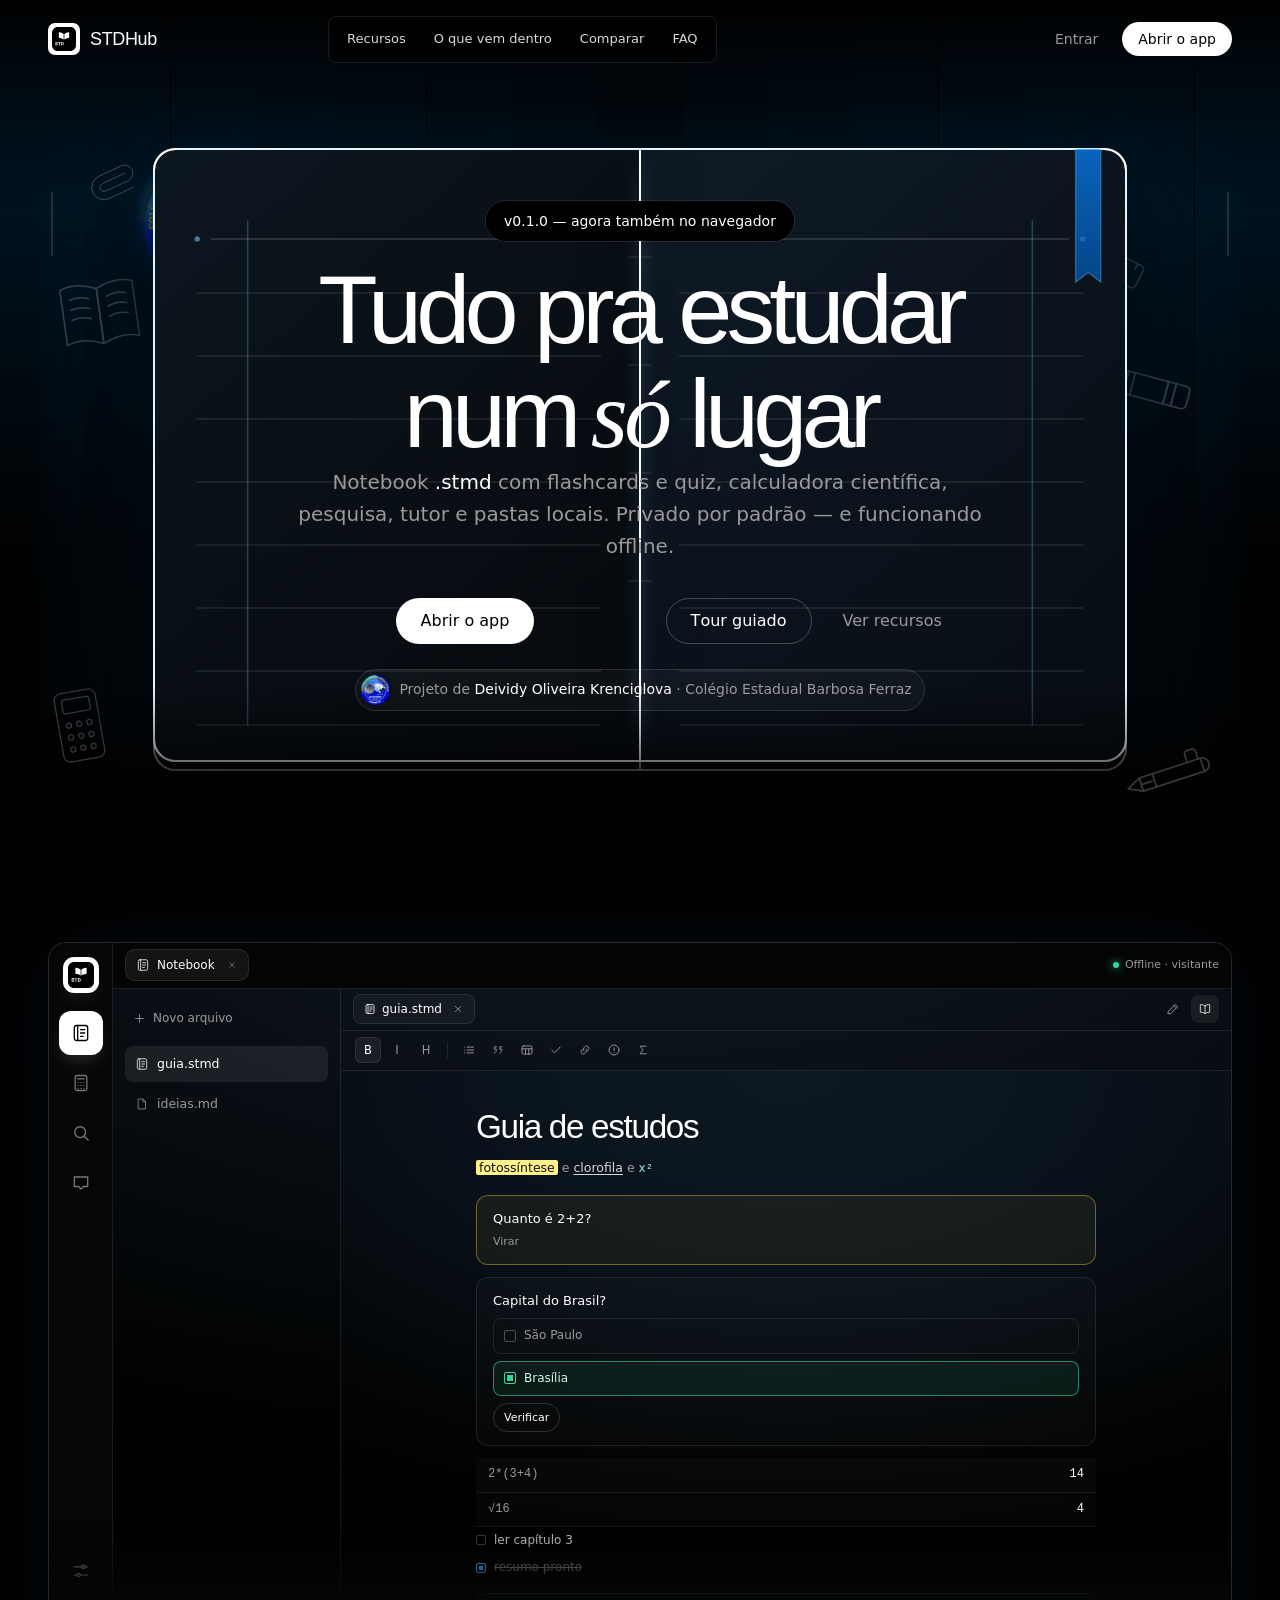
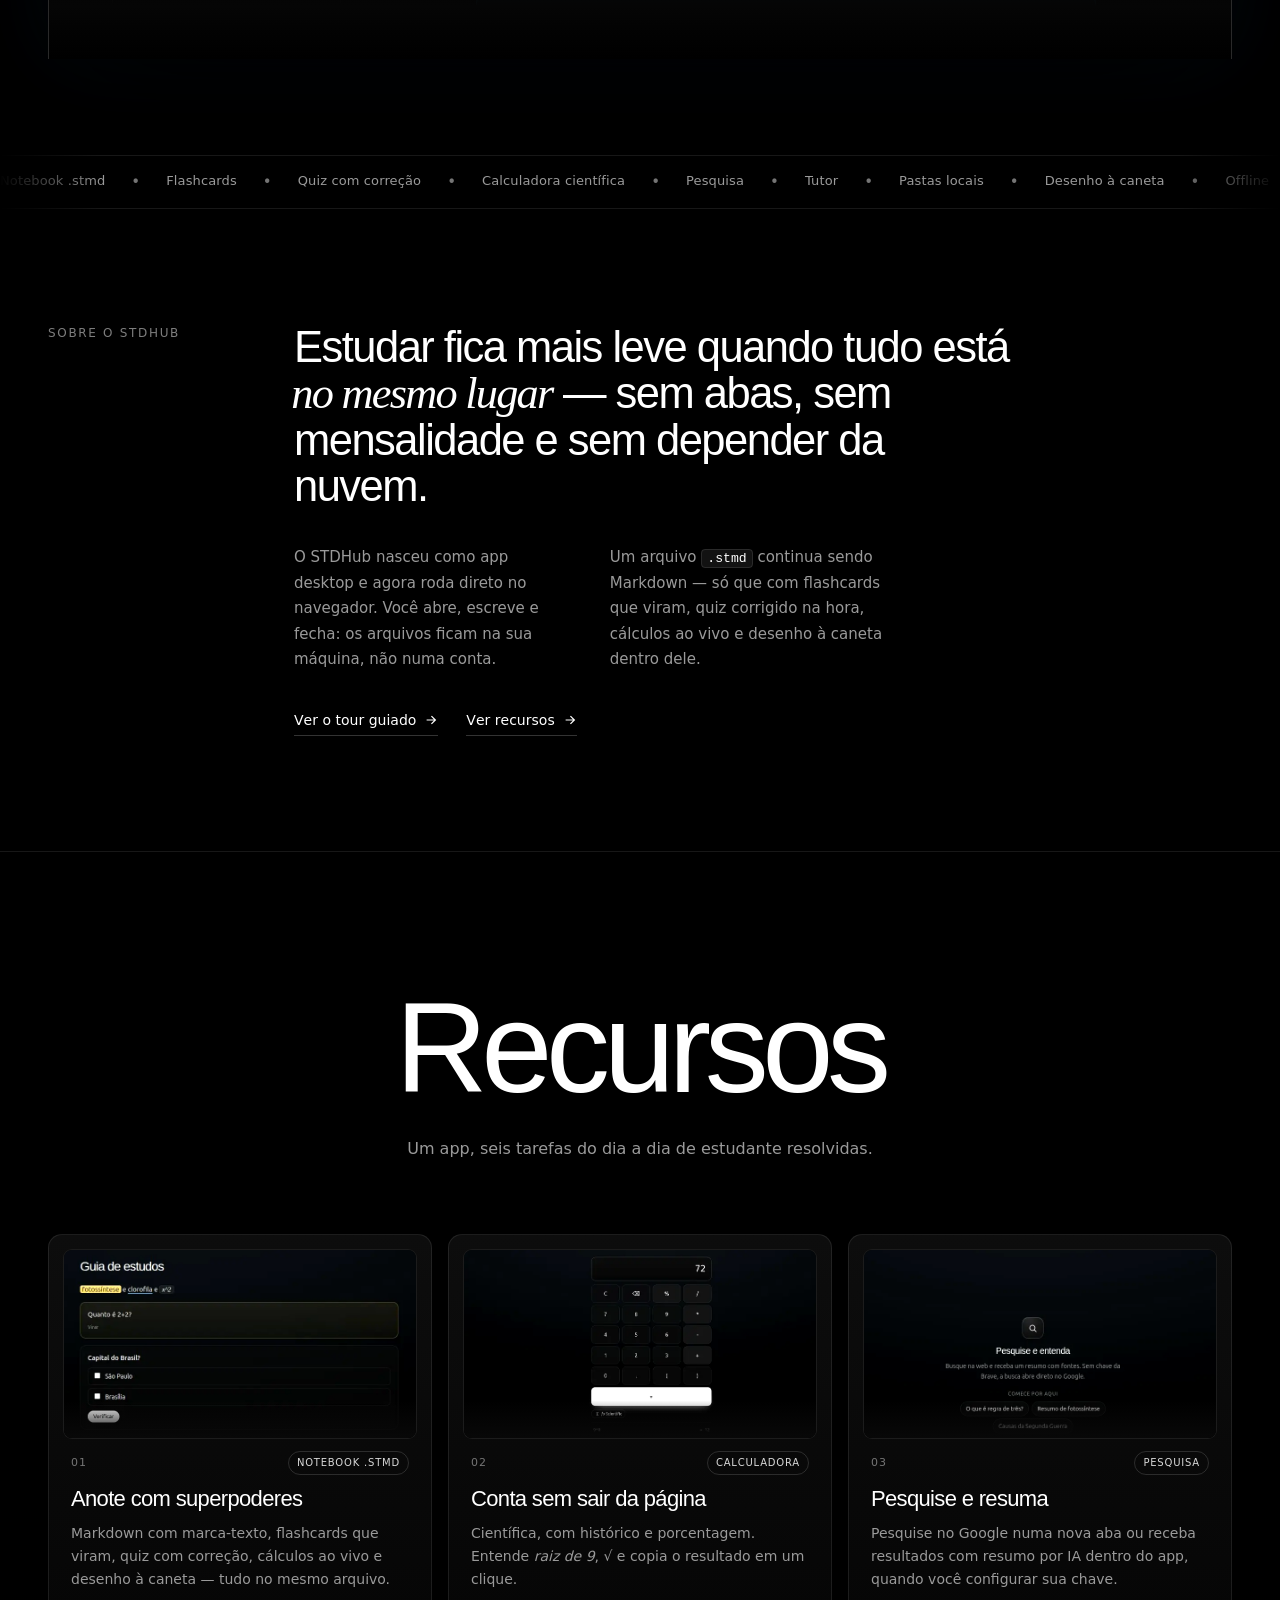
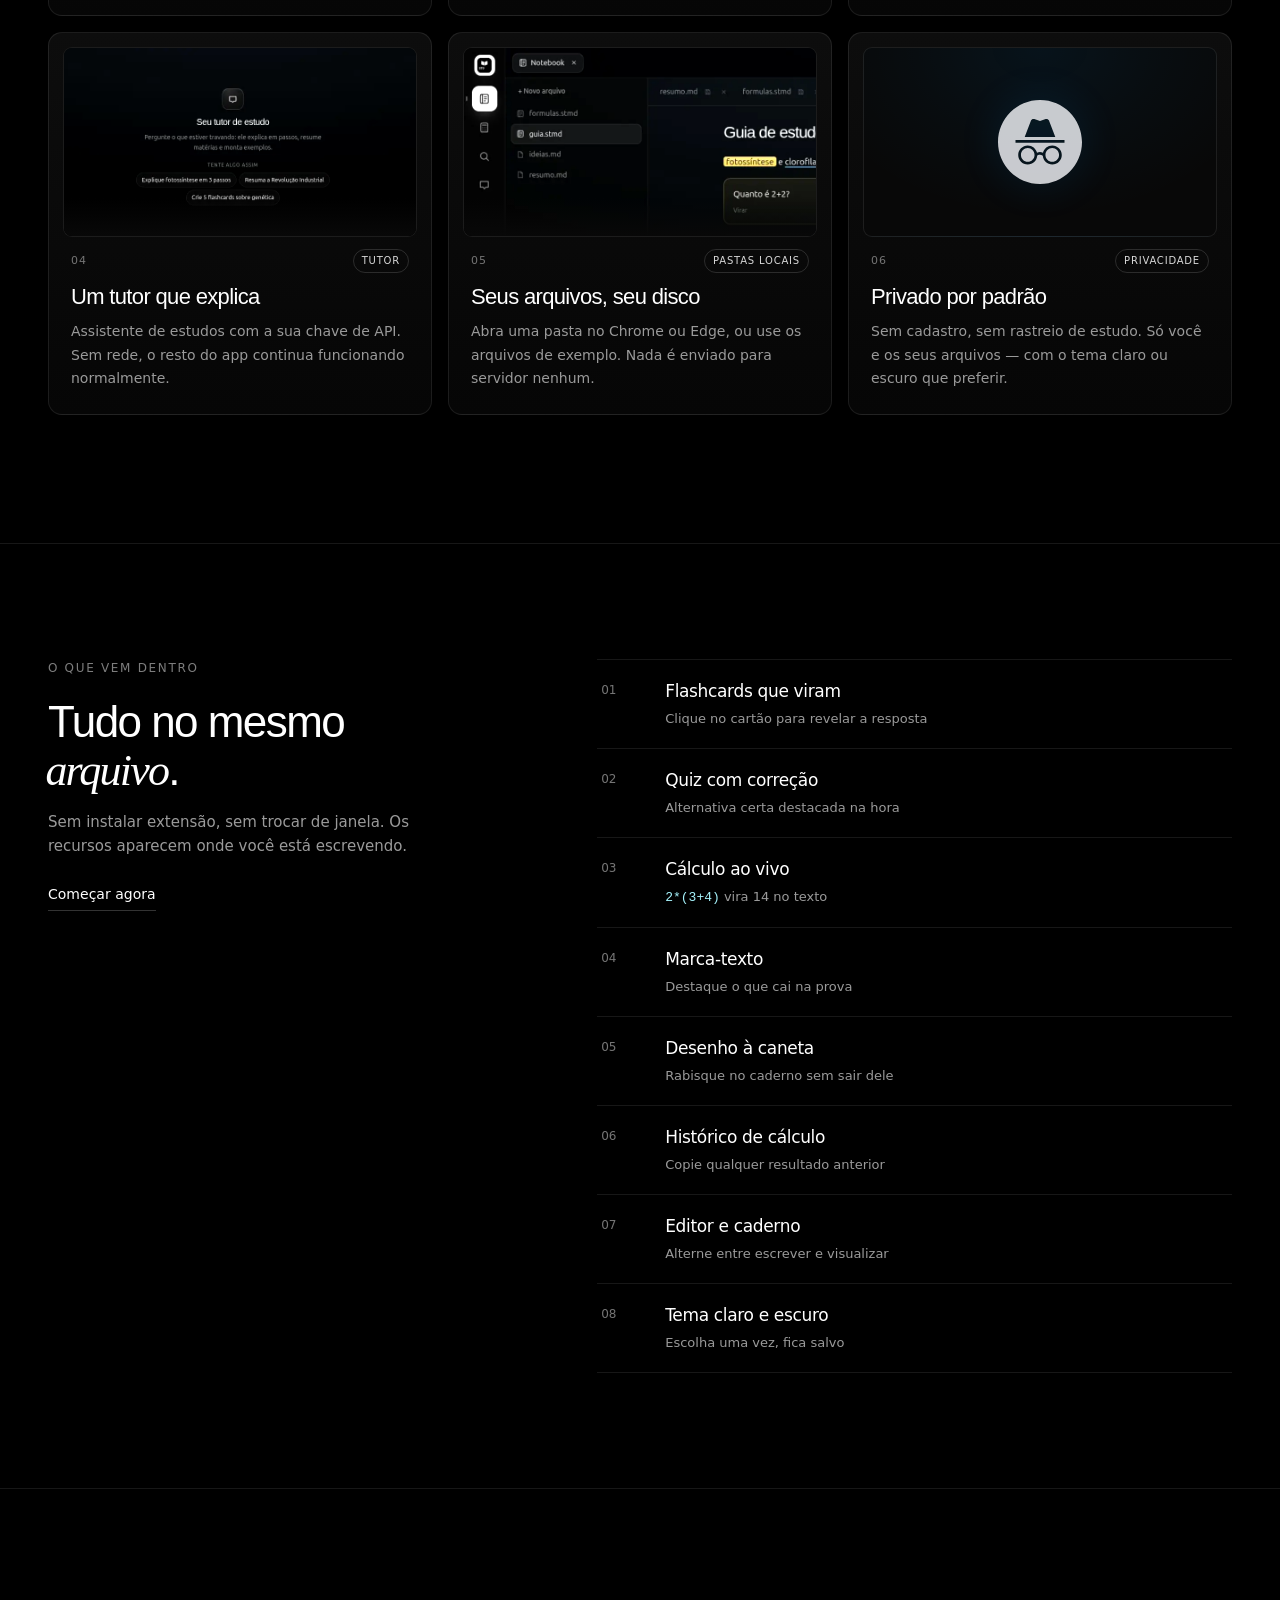
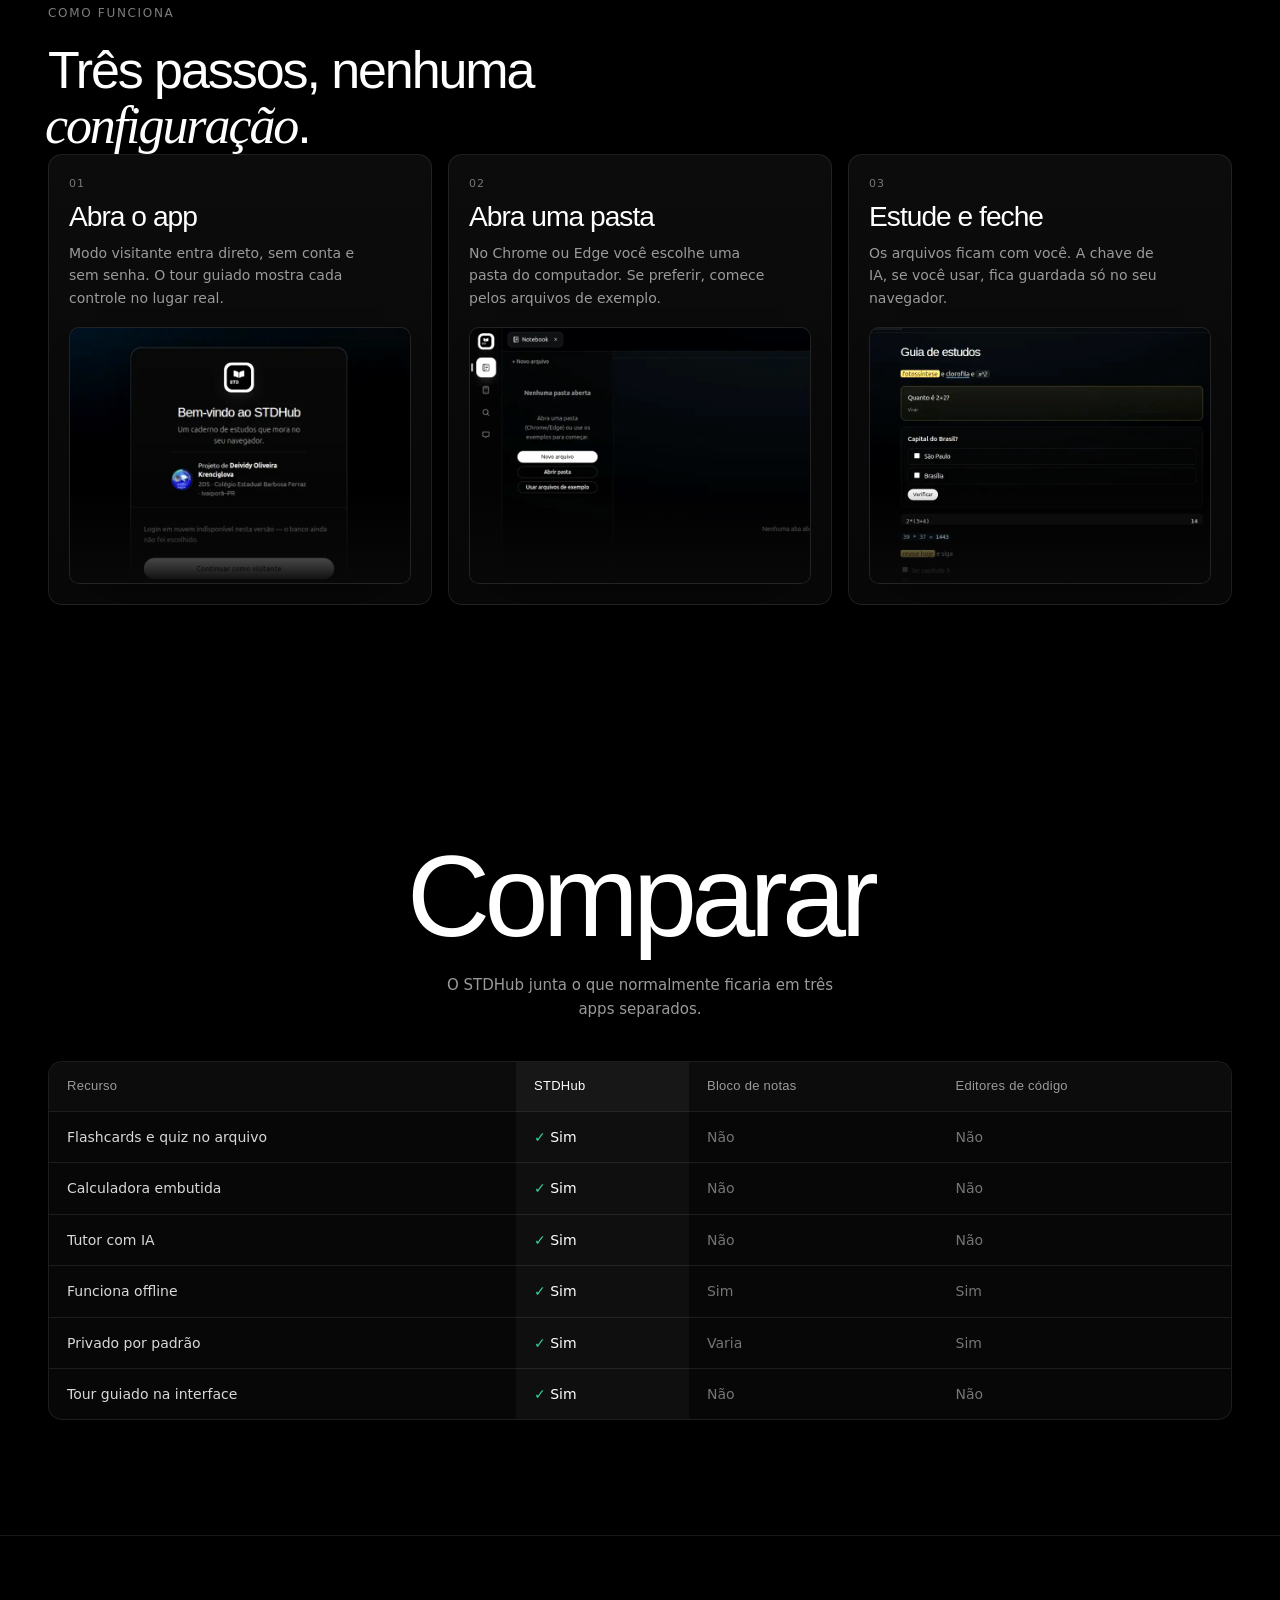
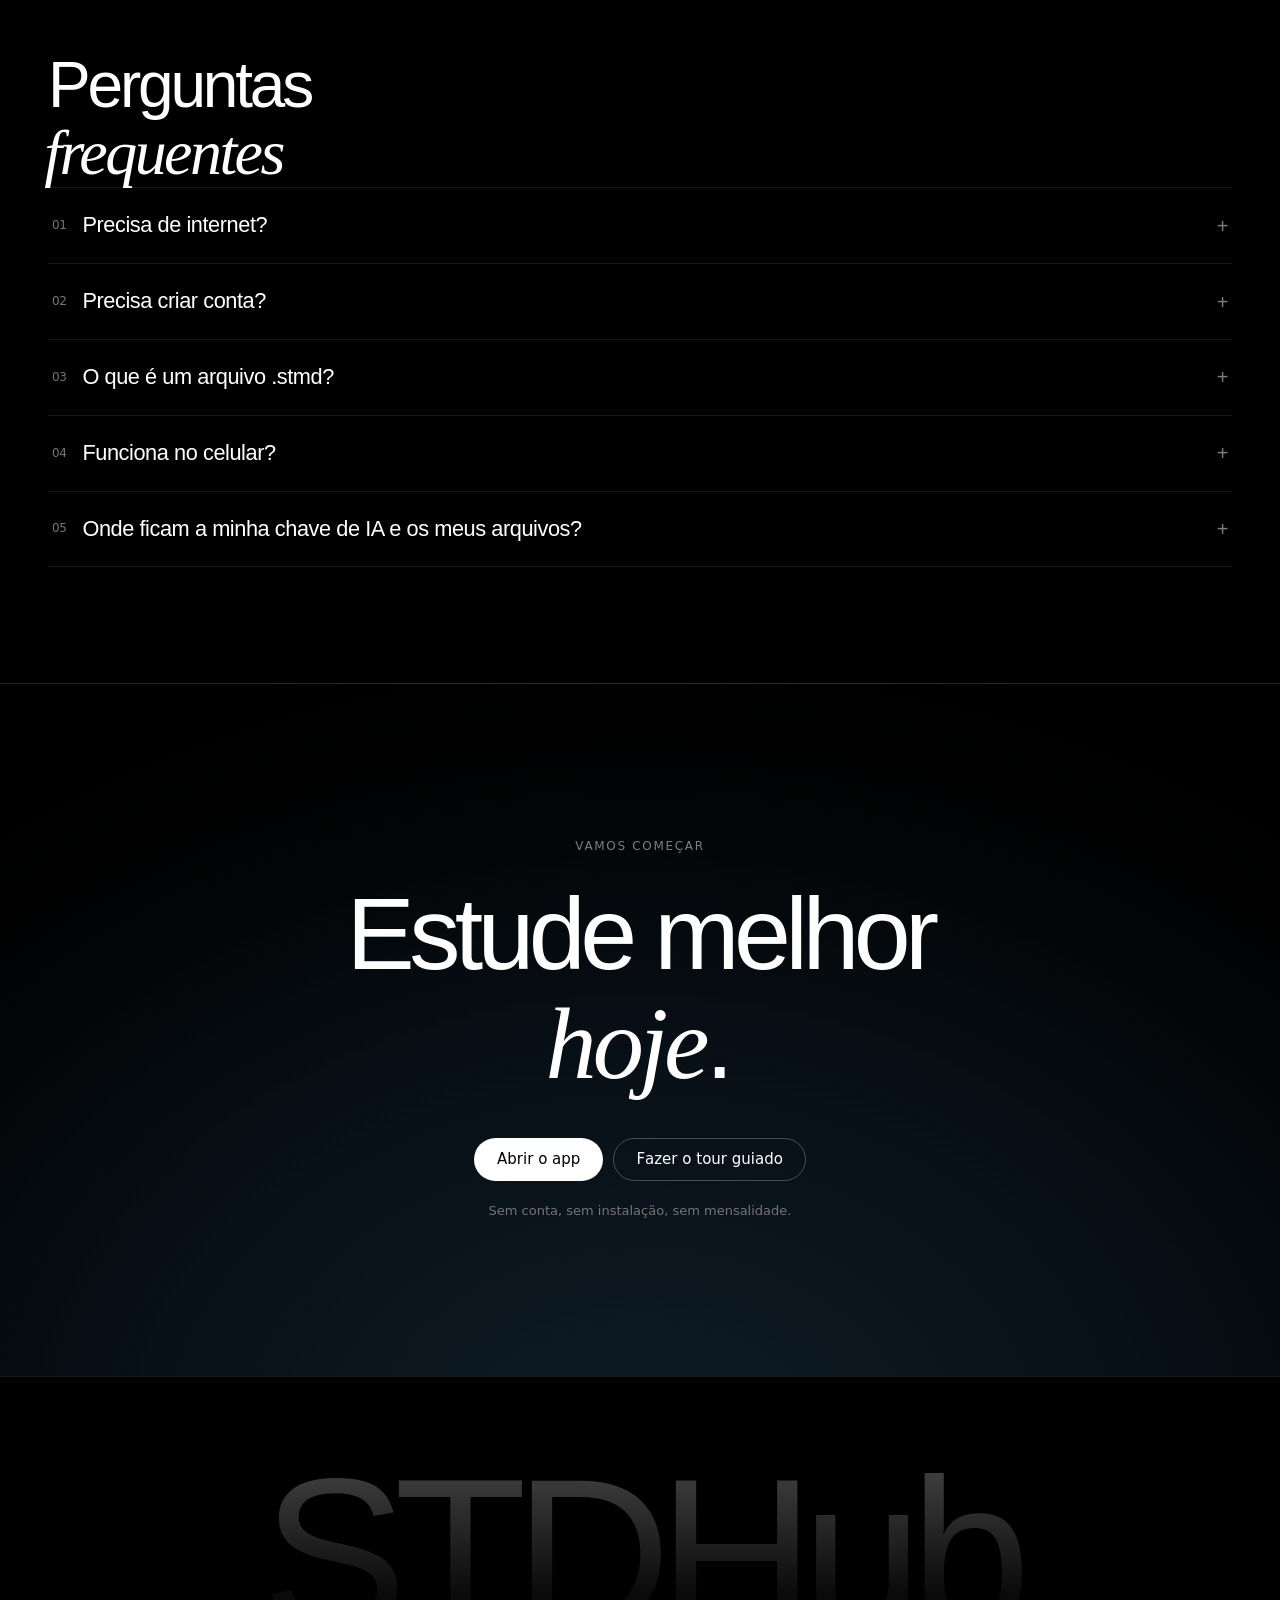
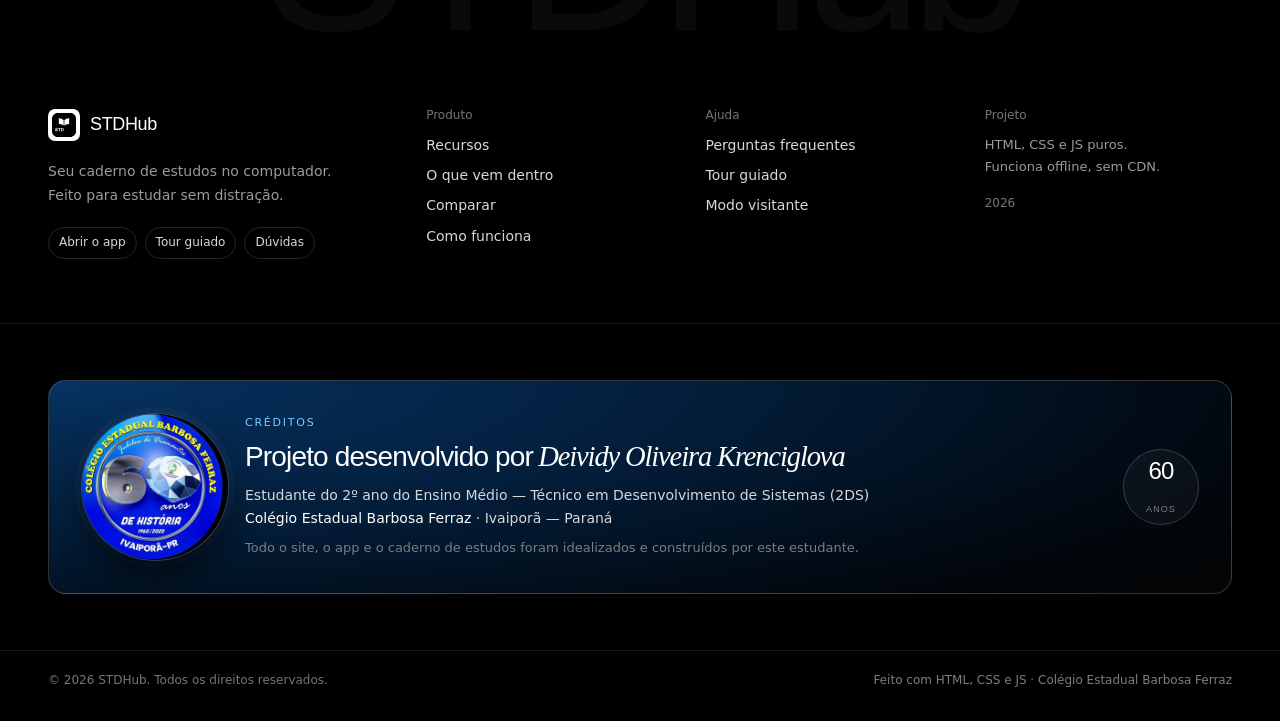
==== commit d4fd0125: "05/11 Melhorias visuais na landing page e tentativa de chamar atenção  com a landing page do projeto" ====
--- a/index.html
+++ b/index.html
@@ -7,12 +7,34 @@
   <meta name="description" content="STDHub — seu caderno de estudos no computador. Notebook .stmd com flashcards e quiz, calculadora, pesquisa, tutor e pastas locais. Privado por padrão, funciona offline." />
   <link rel="icon" type="image/svg+xml" href="assets/logo.svg" />
   <link rel="stylesheet" href="css/theme.css" />
-  <link rel="stylesheet" href="css/landing.css" />
+  <link rel="stylesheet" href="css/landing.css?v=14" />
   <title>STDHub — tudo pra estudar num só lugar</title>
 </head>
 <body class="page-landing">
 
   <a class="skip" href="#recursos">Pular para o conteúdo</a>
+
+  <!-- sprite de ícones da interface (mesmos traços do app) -->
+  <svg class="ui-sprite" aria-hidden="true" focusable="false">
+    <symbol id="ui-notebook" viewBox="0 0 24 24"><rect x="4" y="3" width="16" height="18" rx="2.6"/><path d="M8 3v18"/><path d="M11.5 8h5M11.5 12h5M11.5 16h3"/></symbol>
+    <symbol id="ui-calculator" viewBox="0 0 24 24"><rect x="5" y="3" width="14" height="18" rx="2.6"/><path d="M8 7h8"/><path d="M8.5 11.5h.01M12 11.5h.01M15.5 11.5h.01M8.5 15h.01M12 15h.01M15.5 15h.01M8.5 18.5h.01M12 18.5h.01M15.5 18.5h.01"/></symbol>
+    <symbol id="ui-search" viewBox="0 0 24 24"><circle cx="11" cy="11" r="6.5"/><path d="M15.8 15.8 20.5 20.5"/></symbol>
+    <symbol id="ui-chat" viewBox="0 0 24 24"><path d="M20 4.8H4v11.4h5.2L12 19.4l2.8-3.2H20z"/></symbol>
+    <symbol id="ui-sliders" viewBox="0 0 24 24"><path d="M4 7h8.5M17 7h3M4 17h3.5M11 17h9"/><circle cx="15" cy="7" r="2"/><circle cx="9.2" cy="17" r="2"/></symbol>
+    <symbol id="ui-help" viewBox="0 0 24 24"><circle cx="12" cy="12" r="8.5"/><path d="M9.7 9.3a2.4 2.4 0 1 1 3.4 2.2c-.7.4-1.1.9-1.1 1.7"/><path d="M12 16.6h.01"/></symbol>
+    <symbol id="ui-x" viewBox="0 0 24 24"><path d="M6.5 6.5 17.5 17.5M17.5 6.5 6.5 17.5"/></symbol>
+    <symbol id="ui-file" viewBox="0 0 24 24"><path d="M6 3.5h7.6L18 8v12.5H6z"/><path d="M13.5 3.5V8H18"/></symbol>
+    <symbol id="ui-plus" viewBox="0 0 24 24"><path d="M12 5v14M5 12h14"/></symbol>
+    <symbol id="ui-pencil" viewBox="0 0 24 24"><path d="M4 20h3.9L20 7.9 16.1 4 4 16.1z"/><path d="m13.9 6.2 4 4"/></symbol>
+    <symbol id="ui-book" viewBox="0 0 24 24"><path d="M12 6.6C10 5 7 4.3 4 4.3v13.2c3 0 6 .7 8 2.3 2-1.6 5-2.3 8-2.3V4.3c-3 0-6 .7-8 2.3Z"/><path d="M12 6.6v13.2"/></symbol>
+    <symbol id="ui-list" viewBox="0 0 24 24"><path d="M8.5 7h11.5M8.5 12h11.5M8.5 17h11.5"/><path d="M4.2 7h.01M4.2 12h.01M4.2 17h.01"/></symbol>
+    <symbol id="ui-quote" viewBox="0 0 24 24"><path d="M9.4 6.5H5.8v4.2h3.6c0 3-1 5-3.6 6.6"/><path d="M18.6 6.5h-3.6v4.2h3.6c0 3-1 5-3.6 6.6"/></symbol>
+    <symbol id="ui-table" viewBox="0 0 24 24"><rect x="3.5" y="5" width="17" height="14" rx="2.2"/><path d="M3.5 10h17M9.5 10v9M15 10v9"/></symbol>
+    <symbol id="ui-check" viewBox="0 0 24 24"><path d="M5 12.5 9.6 17 19 7"/></symbol>
+    <symbol id="ui-link" viewBox="0 0 24 24"><path d="M10.2 13.8a4 4 0 0 1 0-5.6l2.2-2.2a4 4 0 0 1 5.6 5.6l-1.8 1.8"/><path d="M13.8 10.2a4 4 0 0 1 0 5.6l-2.2 2.2A4 4 0 0 1 6 12.4l1.8-1.8"/></symbol>
+    <symbol id="ui-callout" viewBox="0 0 24 24"><circle cx="12" cy="12" r="8.5"/><path d="M12 8v5.2M12 16.4h.01"/></symbol>
+    <symbol id="ui-sigma" viewBox="0 0 24 24"><path d="M17.5 5.5H7l5.2 6.5L7 18.5h10.5"/></symbol>
+  </svg>
 
   <header class="site-header" id="siteHeader">
     <div class="site-header-inner">
@@ -43,6 +65,21 @@
 
     <!-- ───────────────────────── HERO ───────────────────────── -->
     <section class="hero" id="inicio">
+      <div class="hero-study" aria-hidden="true">
+        <img class="hs hs-notebook" src="assets/study-notebook.svg" alt="" />
+        <img class="hs hs-pencil" src="assets/study-pencil.svg" alt="" />
+        <img class="hs hs-paperclip" src="assets/study-paperclip.svg" alt="" />
+        <img class="hs hs-ruler" src="assets/study-ruler.svg" alt="" />
+        <img class="hs hs-calculator" src="assets/study-calculator.svg" alt="" />
+        <img class="hs hs-pen" src="assets/study-pen.svg" alt="" />
+        <img class="hs hs-books" src="assets/study-books.svg" alt="" />
+        <img class="hs hs-cup" src="assets/study-cup.svg" alt="" />
+        <img class="hs hs-scissors" src="assets/study-scissors.svg" alt="" />
+        <img class="hs hs-eraser" src="assets/study-eraser.svg" alt="" />
+        <img class="hs hs-lamp" src="assets/study-lamp.svg" alt="" />
+        <img class="hs hs-globe" src="assets/study-globe.svg" alt="" />
+      </div>
+
       <div class="hero-bars" aria-hidden="true">
         <span></span><span></span><span></span><span></span><span></span>
         <span></span><span></span><span></span><span></span><span></span>
@@ -59,95 +96,132 @@
       </div>
 
       <div class="wrap hero-wrap">
-        <p class="hero-badge" id="heroBadge">
-          <span class="hero-badge-glow" aria-hidden="true"></span>
-          <span class="hero-badge-fill" aria-hidden="true"></span>
-          <span class="hero-badge-edge" aria-hidden="true"></span>
-          <span class="hero-badge-text">v0.1.0 — agora também no navegador</span>
-        </p>
-
-        <h1 class="hero-title" aria-label="Tudo pra estudar num só lugar">
-          <span class="hero-line">Tudo pra estudar</span>
-          <span class="hero-line">num <em class="serif">só</em> lugar</span>
-        </h1>
-
-        <p class="hero-sub">
-          Notebook <strong>.stmd</strong> com flashcards e quiz, calculadora científica,
-          pesquisa, tutor e pastas locais. Privado por padrão — e funcionando offline.
-        </p>
-
-        <div class="hero-ctas">
-          <a class="btn-pill btn-solid btn-lg" href="app.html" data-roll>Abrir o app no navegador</a>
-          <a class="btn-pill btn-outline btn-lg" href="app.html?tour=1" data-roll>Fazer o tour guiado</a>
-          <a class="btn-pill btn-ghost btn-lg" href="#recursos">Ver recursos</a>
-        </div>
-
-        <p class="hero-credit">
-          <img src="assets/barbosa-ferraz.png" width="320" height="320" alt="Logo do Colégio Estadual Barbosa Ferraz" />
-          <span>Projeto de <strong>Deividy Oliveira Krenciglova</strong> · Colégio Estadual Barbosa Ferraz</span>
-        </p>
-
-        <!-- “editor” do hero: painel + app + inspetor -->
+        <div class="hero-copy">
+          <div class="hero-book" aria-hidden="true">
+            <img src="assets/study-open-notebook.svg" alt="" />
+          </div>
+
+          <p class="hero-badge" id="heroBadge">
+            <span class="hero-badge-glow" aria-hidden="true"></span>
+            <span class="hero-badge-fill" aria-hidden="true"></span>
+            <span class="hero-badge-edge" aria-hidden="true"></span>
+            <span class="hero-badge-text">v0.1.0 — agora também no navegador</span>
+          </p>
+
+          <h1 class="hero-title" aria-label="Tudo pra estudar num só lugar">
+            <span class="hero-line">Tudo pra estudar</span>
+            <span class="hero-line">num <em class="serif">só</em> lugar</span>
+          </h1>
+
+          <p class="hero-sub">
+            Notebook <strong>.stmd</strong> com flashcards e quiz, calculadora científica,
+            pesquisa, tutor e pastas locais. Privado por padrão — e funcionando offline.
+          </p>
+
+          <div class="hero-ctas">
+            <div class="hero-ctas-left">
+              <a class="btn-pill btn-solid btn-lg" href="app.html" data-roll>Abrir o app</a>
+            </div>
+            <div class="hero-ctas-right">
+              <a class="btn-pill btn-outline btn-lg" href="app.html?tour=1" data-roll>Tour guiado</a>
+              <a class="btn-pill btn-ghost btn-lg" href="#recursos">Ver recursos</a>
+            </div>
+          </div>
+
+          <p class="hero-credit">
+            <img src="assets/barbosa-ferraz.png" width="320" height="320" alt="Logo do Colégio Estadual Barbosa Ferraz" />
+            <span>Projeto de <strong>Deividy Oliveira Krenciglova</strong> · Colégio Estadual Barbosa Ferraz</span>
+          </p>
+        </div>
+
+        <!-- prévia do app: shell, rail, tabbar, árvore e documento -->
         <div class="hero-editor" id="heroEditor" aria-hidden="true">
-          <div class="panel">
-            <div class="panel-bar">
-              <span class="panel-dots"><i></i><i></i><i></i></span>
-              <span class="panel-file">guia.stmd</span>
-              <span class="panel-tags"><b>Offline</b><b>Visitante</b></span>
-            </div>
-
-            <div class="panel-body">
-              <div class="panel-rail">
-                <p class="rail-label">Páginas</p>
-                <ul>
-                  <li class="is-active"><span class="rail-ico"></span>Guia de estudo</li>
-                  <li><span class="rail-ico"></span>Revisão</li>
-                  <li><span class="rail-ico"></span>Cálculo</li>
-                  <li><span class="rail-ico"></span>Pesquisa</li>
-                </ul>
-                <p class="rail-label">Camadas</p>
-                <ul class="rail-nested">
-                  <li>flashcard</li>
-                  <li>quiz</li>
-                  <li>traço à caneta</li>
-                </ul>
-              </div>
-
-              <div class="panel-canvas">
-                <div class="doc">
-                  <div class="doc-tabs"><span class="is-active">guia.stmd</span><span>ideias.md</span><span class="doc-add">+</span></div>
-                  <div class="doc-body">
-                    <p class="doc-eyebrow">Revisão rápida</p>
-                    <div class="doc-flash"><strong>Quanto é 2+2?</strong><span>clique para virar</span></div>
-                    <div class="doc-quiz">
-                      <strong>Capital do Brasil?</strong>
-                      <div class="doc-opt">☐ São Paulo</div>
-                      <div class="doc-opt is-right">☑ Brasília <em>correta</em></div>
+          <div class="mock-app">
+            <div class="mock-shell">
+              <aside class="mock-rail">
+                <span class="mock-brand"><img src="assets/logo.svg" alt="" /></span>
+                <span class="mock-rail-btn is-active"><svg class="ico"><use href="#ui-notebook" /></svg></span>
+                <span class="mock-rail-btn"><svg class="ico"><use href="#ui-calculator" /></svg></span>
+                <span class="mock-rail-btn"><svg class="ico"><use href="#ui-search" /></svg></span>
+                <span class="mock-rail-btn"><svg class="ico"><use href="#ui-chat" /></svg></span>
+                <span class="mock-rail-spacer"></span>
+                <span class="mock-rail-btn"><svg class="ico"><use href="#ui-sliders" /></svg></span>
+                <span class="mock-rail-btn"><svg class="ico"><use href="#ui-help" /></svg></span>
+              </aside>
+
+              <div class="mock-main">
+                <div class="mock-tabbar">
+                  <span class="mock-tab">
+                    <svg class="ico"><use href="#ui-notebook" /></svg>
+                    Notebook
+                    <span class="mock-tab-x"><svg class="ico"><use href="#ui-x" /></svg></span>
+                  </span>
+                  <span class="mock-status"><i></i>Offline · visitante</span>
+                </div>
+
+                <div class="mock-work">
+                  <aside class="mock-tree">
+                    <span class="mock-new"><svg class="ico"><use href="#ui-plus" /></svg>Novo arquivo</span>
+                    <span class="mock-tree-row is-active"><svg class="ico"><use href="#ui-notebook" /></svg>guia.stmd</span>
+                    <span class="mock-tree-row"><svg class="ico"><use href="#ui-file" /></svg>ideias.md</span>
+                  </aside>
+
+                  <div class="mock-view">
+                    <div class="mock-files">
+                      <span class="mock-file">
+                        <svg class="ico"><use href="#ui-notebook" /></svg>
+                        guia.stmd
+                        <span class="mock-file-x"><svg class="ico"><use href="#ui-x" /></svg></span>
+                      </span>
+                      <span class="mock-file-actions">
+                        <span><svg class="ico"><use href="#ui-pencil" /></svg></span>
+                        <span class="is-on"><svg class="ico"><use href="#ui-book" /></svg></span>
+                      </span>
                     </div>
-                    <p class="doc-note">marcado com <mark>marca-texto</mark> e cálculo ao vivo: <code>√16 = 4</code></p>
+
+                    <div class="mock-toolbar">
+                      <span class="mock-tool is-on">B</span>
+                      <span class="mock-tool">I</span>
+                      <span class="mock-tool">H</span>
+                      <span class="mock-tool-sep"></span>
+                      <span class="mock-tool"><svg class="ico"><use href="#ui-list" /></svg></span>
+                      <span class="mock-tool"><svg class="ico"><use href="#ui-quote" /></svg></span>
+                      <span class="mock-tool"><svg class="ico"><use href="#ui-table" /></svg></span>
+                      <span class="mock-tool"><svg class="ico"><use href="#ui-check" /></svg></span>
+                      <span class="mock-tool"><svg class="ico"><use href="#ui-link" /></svg></span>
+                      <span class="mock-tool"><svg class="ico"><use href="#ui-callout" /></svg></span>
+                      <span class="mock-tool"><svg class="ico"><use href="#ui-sigma" /></svg></span>
+                    </div>
+
+                    <div class="mock-page">
+                      <div class="mock-page-inner">
+                        <h3>Guia de estudos</h3>
+                        <p class="mock-tags"><mark>fotossíntese</mark> e <span class="u">clorofila</span> e <code>x²</code></p>
+
+                        <div class="mock-flash">
+                          <strong>Quanto é 2+2?</strong>
+                          <span>Virar</span>
+                        </div>
+
+                        <div class="mock-quiz">
+                          <strong>Capital do Brasil?</strong>
+                          <span class="mock-opt">São Paulo</span>
+                          <span class="mock-opt is-right">Brasília</span>
+                          <span class="mock-verify">Verificar</span>
+                        </div>
+
+                        <div class="mock-calc"><span>2*(3+4)</span><b>14</b></div>
+                        <div class="mock-calc"><span>√16</span><b>4</b></div>
+                        <div class="mock-check"><i></i>ler capítulo 3</div>
+                        <div class="mock-check is-done"><i></i>resumo pronto</div>
+                        <div class="mock-callout">Revise os flashcards antes da prova.</div>
+                      </div>
+                    </div>
                   </div>
                 </div>
               </div>
-
-              <div class="panel-inspector">
-                <p class="rail-label">Inspetor</p>
-                <dl>
-                  <div><dt>Arquivo</dt><dd>.stmd</dd></div>
-                  <div><dt>Tema</dt><dd>Escuro</dd></div>
-                  <div><dt>Rede</dt><dd>Não usada</dd></div>
-                  <div><dt>Salvo em</dt><dd>Seu disco</dd></div>
-                </dl>
-                <div class="insp-meter"><span></span></div>
-                <p class="insp-foot">100% local</p>
-              </div>
             </div>
           </div>
-
-          <div class="float-card float-calc">
-            <span class="float-label">Calculadora</span>
-            <b>2 × (3 + 4) = 14</b>
-          </div>
-          <div class="float-card float-offline"><i></i> sem internet, sem conta</div>
         </div>
       </div>
     </section>
@@ -203,9 +277,8 @@
 
         <div class="work-grid">
           <article class="work-card reveal" data-shine>
-            <div class="work-art art-notebook" aria-hidden="true">
-              <span class="art-line"></span><span class="art-line"></span><span class="art-line short"></span>
-              <span class="art-mark">marca-texto</span>
+            <div class="work-art art-notebook has-shot">
+              <img class="work-shot" src="assets/app-feature-notebook.webp" width="900" height="420" alt="Documento de estudo aberto no STDHub com flashcards e quiz" loading="lazy" />
             </div>
             <div class="work-meta">
               <span class="work-index">01</span>
@@ -216,10 +289,8 @@
           </article>
 
           <article class="work-card reveal" data-shine>
-            <div class="work-art art-calc" aria-hidden="true">
-              <div class="art-calc-row"><span>2*(3+4)</span><b>14</b></div>
-              <div class="art-calc-row"><span>√16</span><b>4</b></div>
-              <div class="art-calc-row"><span>15% de 240</span><b>36</b></div>
+            <div class="work-art art-calc has-shot">
+              <img class="work-shot" src="assets/app-feature-calc.webp?v=2" width="900" height="420" alt="Calculadora científica do STDHub exibindo o resultado 72" loading="lazy" />
             </div>
             <div class="work-meta">
               <span class="work-index">02</span>
@@ -230,9 +301,8 @@
           </article>
 
           <article class="work-card reveal" data-shine>
-            <div class="work-art art-search" aria-hidden="true">
-              <div class="art-search-bar"><span></span><i>pesquisar</i></div>
-              <div class="art-result"><b>Resumo</b><span></span><span></span><span class="short"></span></div>
+            <div class="work-art art-search has-shot">
+              <img class="work-shot" src="assets/app-feature-search.webp" width="900" height="420" alt="Tela de pesquisa do STDHub com sugestões de busca" loading="lazy" />
             </div>
             <div class="work-meta">
               <span class="work-index">03</span>
@@ -243,10 +313,8 @@
           </article>
 
           <article class="work-card reveal" data-shine>
-            <div class="work-art art-tutor" aria-hidden="true">
-              <div class="art-bubble">Como resolvo isso passo a passo?</div>
-              <div class="art-bubble is-reply">Vamos por partes: primeiro isole o x…</div>
-              <div class="art-typing"><i></i><i></i><i></i></div>
+            <div class="work-art art-tutor has-shot">
+              <img class="work-shot" src="assets/app-feature-tutor.webp" width="900" height="420" alt="Tela do tutor de estudos do STDHub com sugestões de perguntas" loading="lazy" />
             </div>
             <div class="work-meta">
               <span class="work-index">04</span>
@@ -257,11 +325,8 @@
           </article>
 
           <article class="work-card reveal" data-shine>
-            <div class="work-art art-folders" aria-hidden="true">
-              <div class="art-folder">aulas/</div>
-              <div class="art-folder is-open">revisão/</div>
-              <div class="art-file">guia.stmd</div>
-              <div class="art-file">prova.md</div>
+            <div class="work-art art-folders has-shot">
+              <img class="work-shot is-left" src="assets/app-feature-files.webp?v=2" width="900" height="420" alt="Explorador de arquivos do STDHub com os arquivos formulas.stmd, guia.stmd, ideias.md e resumo.md" loading="lazy" />
             </div>
             <div class="work-meta">
               <span class="work-index">05</span>
@@ -272,10 +337,8 @@
           </article>
 
           <article class="work-card reveal" data-shine>
-            <div class="work-art art-private" aria-hidden="true">
-              <div class="art-lock"><span></span></div>
-              <div class="art-pill">modo visitante</div>
-              <div class="art-pill">chave só no navegador</div>
+            <div class="work-art art-private has-icon">
+              <span class="private-badge"><img src="assets/icon-private.svg?v=2" alt="" /></span>
             </div>
             <div class="work-meta">
               <span class="work-index">06</span>
@@ -319,33 +382,36 @@
 
         <div class="approach-grid">
           <article class="approach-tile tile-a reveal" data-shine>
-            <span class="tile-num">01</span>
-            <h3>Abra o app</h3>
-            <p>Modo visitante entra direto, sem conta e sem senha. O tour guiado mostra cada controle no lugar real.</p>
-            <span class="tile-art" aria-hidden="true"></span>
+            <div class="tile-copy">
+              <span class="tile-num">01</span>
+              <h3>Abra o app</h3>
+              <p>Modo visitante entra direto, sem conta e sem senha. O tour guiado mostra cada controle no lugar real.</p>
+            </div>
+            <figure class="tile-media">
+              <img src="assets/app-step-1.webp" width="800" height="600" alt="Tela de boas-vindas do STDHub com o botão Continuar como visitante" loading="lazy" />
+            </figure>
           </article>
           <article class="approach-tile tile-b reveal" data-shine>
-            <span class="tile-num">02</span>
-            <h3>Abra uma pasta</h3>
-            <p>No Chrome ou Edge você escolhe uma pasta do computador. Se preferir, comece pelos arquivos de exemplo.</p>
-            <span class="tile-art" aria-hidden="true"></span>
+            <div class="tile-copy">
+              <span class="tile-num">02</span>
+              <h3>Abra uma pasta</h3>
+              <p>No Chrome ou Edge você escolhe uma pasta do computador. Se preferir, comece pelos arquivos de exemplo.</p>
+            </div>
+            <figure class="tile-media">
+              <img src="assets/app-step-2.webp" width="800" height="600" alt="Área de arquivos do STDHub com as opções Novo arquivo, Abrir pasta e Usar arquivos de exemplo" loading="lazy" />
+            </figure>
           </article>
           <article class="approach-tile tile-c reveal" data-shine>
-            <span class="tile-num">03</span>
-            <h3>Estude e feche</h3>
-            <p>Os arquivos ficam com você. A chave de IA, se você usar, fica guardada só no seu navegador.</p>
-            <span class="tile-art" aria-hidden="true"></span>
-          </article>
-        </div>
-      </div>
-    </section>
-
-    <!-- ───────────────────────── NÚMEROS ───────────────────────── -->
-    <section class="stats">
-      <div class="wrap stats-grid">
-        <div class="stat reveal"><b>10</b><span>passos no tour guiado</span></div>
-        <div class="stat reveal"><b>0</b><span>contas para começar</span></div>
-        <div class="stat reveal"><b>100<sup>%</sup></b><span>local, fora a IA opcional</span></div>
+            <div class="tile-copy">
+              <span class="tile-num">03</span>
+              <h3>Estude e feche</h3>
+              <p>Os arquivos ficam com você. A chave de IA, se você usar, fica guardada só no seu navegador.</p>
+            </div>
+            <figure class="tile-media">
+              <img src="assets/app-step-3.webp" width="800" height="600" alt="Documento de estudo aberto no STDHub com flashcards, quiz e cálculo" loading="lazy" />
+            </figure>
+          </article>
+        </div>
       </div>
     </section>
 
@@ -387,23 +453,23 @@
         <div class="faq-list">
           <details class="reveal">
             <summary><span>01</span>Precisa de internet?</summary>
-            <p>Não. Notebook, calculadora, arquivos e desenho funcionam offline; só a IA (tutor e resumos) precisa de rede e da sua chave de API.</p>
+            <div class="faq-answer"><p>Não. Notebook, calculadora, arquivos e desenho funcionam offline; só a IA (tutor e resumos) precisa de rede e da sua chave de API.</p></div>
           </details>
           <details class="reveal">
             <summary><span>02</span>Precisa criar conta?</summary>
-            <p>Não. O modo visitante entra direto e nada sai da sua máquina. Não existe login, senha ou painel na nuvem.</p>
+            <div class="faq-answer"><p>Não. O modo visitante entra direto e nada sai da sua máquina. Não existe login, senha ou painel na nuvem.</p></div>
           </details>
           <details class="reveal">
             <summary><span>03</span>O que é um arquivo .stmd?</summary>
-            <p>É um Markdown com superpoderes de estudo: flashcards, quiz, cálculos e desenho. Continua abrindo em qualquer editor de texto.</p>
+            <div class="faq-answer"><p>É um Markdown com superpoderes de estudo: flashcards, quiz, cálculos e desenho. Continua abrindo em qualquer editor de texto.</p></div>
           </details>
           <details class="reveal">
             <summary><span>04</span>Funciona no celular?</summary>
-            <p>Sim, o layout se adapta. Para instalar como app no Android, use o APK do release no GitHub.</p>
+            <div class="faq-answer"><p>Sim, o layout se adapta. Para instalar como app no Android, use o APK do release no GitHub.</p></div>
           </details>
           <details class="reveal">
             <summary><span>05</span>Onde ficam a minha chave de IA e os meus arquivos?</summary>
-            <p>A chave fica no armazenamento do próprio navegador e os arquivos na pasta que você escolher. Nenhum dos dois passa por um servidor do STDHub.</p>
+            <div class="faq-answer"><p>A chave fica no armazenamento do próprio navegador e os arquivos na pasta que você escolher. Nenhum dos dois passa por um servidor do STDHub.</p></div>
           </details>
         </div>
       </div>
@@ -492,6 +558,6 @@
     </div>
   </footer>
 
-  <script src="js/landing.js"></script>
+  <script src="js/landing.js?v=5"></script>
 </body>
 </html>
--- a/css/landing.css
+++ b/css/landing.css
@@ -23,6 +23,9 @@
   --vv-tint-strong: #ffffff30;
   --vv-blue: #09f;
   --vv-blue-300: #7acaff;
+  /* cor única das luzes circulares (painéis e tiles) */
+  --vv-glow-panel: #0099ff2b;
+  --vv-glow-tile: #0099ff52;
   --ease-brand: cubic-bezier(0.22, 0.61, 0.36, 1);
   --font-display: "Helvetica Neue", "Segoe UI", Arial, sans-serif;
   --font-text: system-ui, -apple-system, "Segoe UI", Roboto, sans-serif;
@@ -70,6 +73,18 @@
 
 .page-landing a { text-decoration: none; }
 .page-landing img { max-width: 100%; height: auto; }
+
+.ui-sprite { position: absolute; width: 0; height: 0; overflow: hidden; }
+.ico {
+  width: 1.15em;
+  height: 1.15em;
+  flex: none;
+  fill: none;
+  stroke: currentColor;
+  stroke-width: 1.6;
+  stroke-linecap: round;
+  stroke-linejoin: round;
+}
 .page-landing ::selection { background: var(--vv-blue); color: #000; }
 .page-landing :focus-visible { outline: 2px solid var(--vv-blue); outline-offset: 3px; }
 
@@ -322,9 +337,133 @@
   position: relative;
   isolation: isolate;
   overflow: hidden;
-  padding-top: clamp(120px, 14vh, 168px);
+  padding-top: clamp(150px, 18vh, 220px);
   text-align: center;
 }
+
+@media (min-width: 900px) {
+  .hero { padding-top: max(clamp(150px, 18vh, 220px), calc(50vh - 250px)); }
+}
+
+.hero-wrap {
+  position: relative;
+  z-index: 1;
+  max-width: 1600px;
+  isolation: isolate;
+}
+
+.hero-copy {
+  position: relative;
+  z-index: 1;
+  display: flow-root;
+  isolation: isolate;
+}
+
+/* caderno aberto atrás do título, com as duas páginas à mostra */
+.hero-book {
+  position: absolute;
+  left: 50%;
+  top: calc(50% - clamp(17px, 2.25vw, 26px));
+  width: min(1200px, 100vw);
+  aspect-ratio: 5 / 3;
+  translate: -50% -50%;
+  z-index: -2;
+  pointer-events: none;
+  filter: drop-shadow(0 40px 70px #000000b3) drop-shadow(0 0 110px #0099ff1f);
+  mask-image: linear-gradient(180deg,
+    transparent 0%,
+    #000 6%,
+    #000 82%,
+    rgba(0, 0, 0, 0.72) 88%,
+    rgba(0, 0, 0, 0.34) 94%,
+    transparent 100%);
+  -webkit-mask-image: linear-gradient(180deg,
+    transparent 0%,
+    #000 6%,
+    #000 82%,
+    rgba(0, 0, 0, 0.72) 88%,
+    rgba(0, 0, 0, 0.34) 94%,
+    transparent 100%);
+}
+.hero-book::before {
+  content: "";
+  position: absolute;
+  inset: 8% 2%;
+  z-index: -1;
+  background: radial-gradient(55% 60% at 50% 48%,
+    #0099ff22 0%,
+    #0099ff18 22%,
+    #0099ff10 42%,
+    #0099ff08 60%,
+    transparent 82%);
+  filter: blur(44px);
+  pointer-events: none;
+}
+.hero-book::after {
+  content: "";
+  position: absolute;
+  top: 7.5%;
+  bottom: 7.5%;
+  left: 50%;
+  width: 11%;
+  translate: -50% 0;
+  background: linear-gradient(90deg,
+    transparent 0%,
+    rgba(0, 0, 0, 0.03) 18%,
+    rgba(0, 0, 0, 0.07) 38%,
+    rgba(122, 202, 255, 0.05) 48%,
+    rgba(122, 202, 255, 0.05) 52%,
+    rgba(0, 0, 0, 0.07) 62%,
+    rgba(0, 0, 0, 0.03) 82%,
+    transparent 100%);
+  mask-image: linear-gradient(180deg, transparent 0%, #000 8%, #000 92%, transparent 100%);
+  -webkit-mask-image: linear-gradient(180deg, transparent 0%, #000 8%, #000 92%, transparent 100%);
+  pointer-events: none;
+}
+.hero-book img {
+  display: block;
+  width: 100%;
+  height: 100%;
+  object-fit: fill;
+}
+
+/* materiais de estudo em outline, espalhados pelo fundo do hero */
+.hero-study {
+  position: absolute;
+  inset: 0;
+  z-index: -3;
+  pointer-events: none;
+  overflow: hidden;
+  mask-image: linear-gradient(180deg, transparent 0, #000 9%, #000 96%, transparent 100%);
+  -webkit-mask-image: linear-gradient(180deg, transparent 0, #000 9%, #000 96%, transparent 100%);
+}
+.hs {
+  position: absolute;
+  width: var(--w, 96px);
+  height: auto;
+  rotate: var(--r, 0deg);
+  opacity: var(--o, 0.1);
+  user-select: none;
+}
+.hs-notebook { left: 4%; top: 15%; --w: clamp(72px, 7.6vw, 128px); --r: -8deg; --o: 0.24; }
+.hs-pencil { right: 6%; top: 19%; --w: clamp(80px, 8.6vw, 146px); --r: 15deg; --o: 0.23; }
+.hs-paperclip { left: 7%; top: 9%; --w: clamp(34px, 3.8vw, 56px); --r: 20deg; --o: 0.34; }
+.hs-ruler { right: 10%; top: 12%; --w: clamp(70px, 7.6vw, 122px); --r: 28deg; --o: 0.2; }
+.hs-calculator { left: 3%; top: 39%; --w: clamp(60px, 6.5vw, 100px); --r: -10deg; --o: 0.22; }
+.hs-pen { right: 4%; top: 41%; --w: clamp(78px, 8.6vw, 142px); --r: -18deg; --o: 0.22; }
+.hs-books { left: 5.5%; top: 53%; --w: clamp(70px, 7.6vw, 122px); --r: 5deg; --o: 0.18; }
+.hs-cup { right: 5.5%; top: 54%; --w: clamp(66px, 7vw, 114px); --r: -7deg; --o: 0.19; }
+.hs-scissors { left: 2.5%; top: 66%; --w: clamp(44px, 5vw, 78px); --r: -16deg; --o: 0.15; }
+.hs-eraser { right: 2.5%; top: 68%; --w: clamp(48px, 5.4vw, 86px); --r: 12deg; --o: 0.15; }
+.hs-lamp { left: 3%; top: 81%; --w: clamp(64px, 7vw, 120px); --r: -4deg; --o: 0.14; }
+.hs-globe { right: 3%; top: 82%; --w: clamp(60px, 6.6vw, 114px); --r: 7deg; --o: 0.14; }
+
+@keyframes hs-drift {
+  from { translate: 0 -5px; }
+  to { translate: 0 5px; }
+}
+.hs-notebook, .hs-cup, .hs-globe { animation: hs-drift 13s ease-in-out infinite alternate; }
+.hs-pencil, .hs-books, .hs-lamp { animation: hs-drift 16s ease-in-out -5s infinite alternate-reverse; }
 
 .hero-bars {
   position: absolute;
@@ -340,7 +479,14 @@
 .hero-bars span {
   flex: 1 0 calc(100% / 15);
   max-width: calc(100% / 15);
-  background: linear-gradient(to bottom, #0099ff, #0099ff00 88%);
+  background: linear-gradient(to bottom,
+    #0099ffe6 0%,
+    #0099ffb8 16%,
+    #0099ff8a 32%,
+    #0099ff5c 48%,
+    #0099ff33 64%,
+    #0099ff14 80%,
+    transparent 100%);
   transform-origin: top;
   opacity: 0.4;
   animation: bar-pulse 2s ease-in-out infinite alternate;
@@ -408,7 +554,7 @@
 }
 .pong-logo img,
 .pong-echo img { width: 100%; height: 100%; object-fit: cover; display: block; }
-.pong-logo { opacity: 0.5; }
+.pong-logo { opacity: 0.4; }
 .pong-echo { opacity: 0.1; filter: blur(1px); }
 .pong-echo-2 { opacity: 0.05; }
 .hero-pong.is-live .pong-logo,
@@ -444,11 +590,11 @@
   isolation: isolate;
   display: inline-flex;
   align-items: center;
-  margin: 0 0 1.25rem;
-  padding: 0.5rem 1rem;
+  margin: 0 0 1rem;
+  padding: 0.5625rem 1.125rem;
   border: 1px solid var(--vv-border);
   border-radius: 999px;
-  font-size: 0.8125rem;
+  font-size: 0.875rem;
   font-weight: 500;
   color: #fff;
   --glow: 0;
@@ -469,8 +615,22 @@
   inset: -90px;
   z-index: -3;
   opacity: calc(var(--glow) * 0.85);
-  mask-image: radial-gradient(var(--r) circle at calc(var(--mx) + 90px) calc(var(--my) + 90px), #000, rgba(0, 0, 0, 0.45) 35%, transparent 70%);
-  -webkit-mask-image: radial-gradient(var(--r) circle at calc(var(--mx) + 90px) calc(var(--my) + 90px), #000, rgba(0, 0, 0, 0.45) 35%, transparent 70%);
+  mask-image: radial-gradient(var(--r) circle at calc(var(--mx) + 90px) calc(var(--my) + 90px),
+    #000 0%,
+    rgba(0, 0, 0, 0.94) 16%,
+    rgba(0, 0, 0, 0.76) 34%,
+    rgba(0, 0, 0, 0.5) 52%,
+    rgba(0, 0, 0, 0.24) 68%,
+    rgba(0, 0, 0, 0.08) 82%,
+    transparent 96%);
+  -webkit-mask-image: radial-gradient(var(--r) circle at calc(var(--mx) + 90px) calc(var(--my) + 90px),
+    #000 0%,
+    rgba(0, 0, 0, 0.94) 16%,
+    rgba(0, 0, 0, 0.76) 34%,
+    rgba(0, 0, 0, 0.5) 52%,
+    rgba(0, 0, 0, 0.24) 68%,
+    rgba(0, 0, 0, 0.08) 82%,
+    transparent 96%);
 }
 .hero-badge-glow::before {
   content: "";
@@ -484,7 +644,14 @@
   z-index: -1;
   padding: 1px;
   opacity: var(--glow);
-  background: radial-gradient(calc(var(--r) * 1.15) circle at var(--mx) var(--my), var(--vv-blue-300), #0099ff8c 45%, transparent 70%);
+  background: radial-gradient(calc(var(--r) * 1.28) circle at var(--mx) var(--my),
+    var(--vv-blue-300) 0%,
+    #0099ffe6 14%,
+    #0099ffbf 30%,
+    #0099ff8f 46%,
+    #0099ff52 62%,
+    #0099ff1f 78%,
+    transparent 94%);
   mask: linear-gradient(#000 0 0) content-box, linear-gradient(#000 0 0);
   mask-composite: exclude;
   -webkit-mask: linear-gradient(#000 0 0) content-box, linear-gradient(#000 0 0);
@@ -493,8 +660,8 @@
 .hero-badge-text { position: relative; }
 
 .hero-title {
-  margin: 0 0 1.5rem;
-  font-size: clamp(48px, 6.4vw, 92px);
+  margin: 0 0 1.25rem;
+  font-size: clamp(48px, 7.6vw, 118px);
   line-height: 1;
   letter-spacing: -0.06em;
   font-weight: 500;
@@ -503,20 +670,35 @@
 .hero-title .serif { font-size: 0.98em; }
 
 .hero-sub {
-  margin: 0 auto 2.25rem;
-  max-width: 40rem;
-  font-size: 1.125rem;
+  margin: 0 auto 2rem;
+  max-width: 44rem;
+  font-size: 1.25rem;
   color: var(--vv-text-muted);
   line-height: 1.6;
 }
 .hero-sub strong { color: var(--vv-text-primary); font-weight: 500; }
 
 .hero-ctas {
-  display: flex;
+  display: grid;
+  grid-template-columns: 1fr 1fr;
+  align-items: center;
+  width: min(700px, 92%);
+  margin-inline: auto;
+  margin-bottom: clamp(30px, 4vw, 48px);
+}
+.hero-ctas .btn-lg { font-size: 1rem; padding: 0.875rem 1.5rem; }
+.hero-ctas-left,
+.hero-ctas-right { display: flex; align-items: center; }
+.hero-ctas-left {
+  justify-content: center;
+  translate: 0 4px;
+}
+.hero-ctas-right {
+  justify-content: flex-start;
   flex-wrap: wrap;
-  justify-content: center;
-  gap: 0.625rem;
-  margin-bottom: clamp(36px, 5vw, 60px);
+  gap: 0.375rem;
+  padding-left: clamp(14px, 2vw, 28px);
+  translate: 0 4px;
 }
 
 .hero-credit {
@@ -528,12 +710,12 @@
   border: 1px solid #ffffff1f;
   border-radius: 999px;
   background: #ffffff08;
-  font-size: 0.75rem;
+  font-size: 0.875rem;
   color: var(--vv-text-muted);
 }
 .hero-credit img {
-  width: 26px;
-  height: 26px;
+  width: 30px;
+  height: 30px;
   border-radius: 999px;
   object-fit: cover;
   display: block;
@@ -545,184 +727,365 @@
 .hero-line { animation-delay: 0.08s; }
 .hero-sub { animation-delay: 0.18s; }
 .hero-ctas { animation-delay: 0.26s; }
-.hero-editor { animation: hero-lift 0.7s var(--ease-brand) 0.1s backwards; }
 @keyframes hero-rise { from { opacity: 0; translate: 0 14px; } }
-@keyframes hero-lift { from { translate: 0 36px; opacity: 0; } }
-
-/* ───────── editor do hero ───────── */
+
+/* ───────── prévia do app no hero ───────── */
 .hero-editor {
   position: relative;
-  max-width: 1120px;
-  margin: 0 auto;
+  max-width: 1500px;
+  margin: clamp(140px, 14vw, 260px) auto 0;
   text-align: left;
   padding: 0 0 clamp(56px, 8vw, 96px);
-}
-.panel {
+  transition: opacity 0.8s var(--ease-brand), translate 0.8s var(--ease-brand);
+}
+.hero-editor.is-hidden { opacity: 0; translate: 0 36px; }
+.hero-editor.is-in { opacity: 1; translate: 0 0; }
+.mock-app {
+  position: relative;
+  height: clamp(580px, 56vw, 820px);
+  overflow: hidden;
   border: 1px solid #ffffff24;
   border-radius: 18px 18px 0 0;
   border-bottom: 0;
-  background: linear-gradient(180deg, #101010, #050505 70%);
-  box-shadow: 0 44px 90px -24px #000, 0 18px 44px -18px #000c;
+  background: #050505;
+  box-shadow: 0 50px 120px -30px #000, 0 0 90px #0099ff12;
+}
+.mock-app::after {
+  content: "";
+  position: absolute;
+  inset: auto 0 0;
+  height: clamp(90px, 11vw, 140px);
+  background: linear-gradient(180deg,
+    transparent 0%,
+    rgba(5, 5, 5, 0.45) 34%,
+    #050505 62%,
+    #000 100%);
+  pointer-events: none;
+}
+.mock-shell { display: flex; height: 100%; }
+.mock-rail {
+  width: 64px;
+  flex: none;
+  display: flex;
+  flex-direction: column;
+  align-items: center;
+  gap: 6px;
+  padding: 14px 0 16px;
+  border-right: 1px solid #ffffff17;
+  background: #060606;
+}
+.mock-brand {
+  width: 36px;
+  height: 36px;
+  border-radius: 11px;
+  background: #fff;
+  display: grid;
+  place-items: center;
+  margin-bottom: 12px;
+  flex-shrink: 0;
+  box-shadow: 0 8px 22px -10px #ffffff40;
+}
+.mock-brand img { width: 26px; height: 26px; display: block; }
+.mock-rail-btn {
+  width: 44px;
+  height: 44px;
+  flex: none;
+  display: grid;
+  place-items: center;
+  border-radius: 12px;
+  border: 1px solid transparent;
+  color: #757575;
+}
+.mock-rail-btn .ico { width: 20px; height: 20px; }
+.mock-rail-btn.is-active {
+  background: #fff;
+  color: #000;
+  box-shadow: 0 10px 24px -12px #ffffff70;
+}
+.mock-rail-spacer { flex: 1; }
+.mock-main {
+  flex: 1;
+  min-width: 0;
+  display: flex;
+  flex-direction: column;
+  background:
+    radial-gradient(125% 86% at 50% -8%,
+      #0e171f 0%,
+      #0c141b 16%,
+      #0a1016 34%,
+      #070c11 52%,
+      #040709 70%,
+      #010203 86%,
+      #000 100%),
+    #000;
+}
+.mock-tabbar {
+  display: flex;
+  align-items: center;
+  gap: 8px;
+  min-height: 46px;
+  padding: 0 12px;
+  border-bottom: 1px solid #ffffff17;
+  background: #000000bf;
+}
+.mock-tab {
+  display: inline-flex;
+  align-items: center;
+  gap: 7px;
+  height: 32px;
+  padding: 0 6px 0 10px;
+  border: 1px solid #ffffff17;
+  border-radius: 10px;
+  background: #ffffff10;
+  font-size: 12px;
+  color: #fff;
+}
+.mock-tab .ico { width: 14px; height: 14px; opacity: 0.85; }
+.mock-tab-x,
+.mock-file-x {
+  display: grid;
+  place-items: center;
+  width: 20px;
+  height: 20px;
+  border-radius: 6px;
+  color: #9a9a9a;
+}
+.mock-tab-x .ico,
+.mock-file-x .ico { width: 10px; height: 10px; }
+.mock-status {
+  margin-left: auto;
+  display: inline-flex;
+  align-items: center;
+  gap: 6px;
+  font-size: 11px;
+  color: #9a9a9a;
+}
+.mock-status i {
+  width: 6px;
+  height: 6px;
+  border-radius: 999px;
+  background: #34d399;
+  box-shadow: 0 0 8px #34d399;
+}
+.mock-work { flex: 1; min-height: 0; display: flex; }
+.mock-tree {
+  width: 228px;
+  flex: none;
+  display: flex;
+  flex-direction: column;
+  gap: 4px;
+  padding: 14px 12px;
+  border-right: 1px solid #ffffff17;
+}
+.mock-new {
+  display: flex;
+  align-items: center;
+  gap: 7px;
+  padding: 6px 8px;
+  margin-bottom: 8px;
+  border-radius: 8px;
+  font-size: 12px;
+  color: #9a9a9a;
+}
+.mock-new .ico { width: 13px; height: 13px; }
+.mock-tree-row {
+  display: flex;
+  align-items: center;
+  gap: 8px;
+  padding: 8px 10px;
+  border-radius: 8px;
+  font-size: 12.5px;
+  color: #9a9a9a;
+}
+.mock-tree-row.is-active { background: #ffffff14; color: #fff; }
+.mock-tree-row .ico { width: 14px; height: 14px; opacity: 0.8; }
+.mock-view { flex: 1; min-width: 0; display: flex; flex-direction: column; }
+.mock-files {
+  display: flex;
+  align-items: center;
+  gap: 4px;
+  min-height: 42px;
+  padding: 0 12px;
+  border-bottom: 1px solid #ffffff17;
+}
+.mock-file {
+  display: inline-flex;
+  align-items: center;
+  gap: 6px;
+  height: 30px;
+  padding: 0 6px 0 10px;
+  border: 1px solid #ffffff17;
+  border-radius: 8px;
+  background: #ffffff0a;
+  font-size: 12px;
+  color: #fff;
+}
+.mock-file .ico { width: 12px; height: 12px; }
+.mock-file-actions { margin-left: auto; display: flex; gap: 4px; }
+.mock-file-actions > span {
+  width: 28px;
+  height: 28px;
+  display: grid;
+  place-items: center;
+  border-radius: 7px;
+  color: #9a9a9a;
+}
+.mock-file-actions > span.is-on { background: #ffffff10; color: #d8d8d8; }
+.mock-file-actions .ico { width: 14px; height: 14px; }
+.mock-toolbar {
+  display: flex;
+  align-items: center;
+  gap: 3px;
+  min-height: 40px;
+  padding: 0 14px;
+  border-bottom: 1px solid #ffffff17;
+  color: #9a9a9a;
+}
+.mock-tool {
+  min-width: 26px;
+  height: 26px;
+  display: grid;
+  place-items: center;
+  border-radius: 6px;
+  font-size: 11.5px;
+}
+.mock-tool.is-on { background: #ffffff10; border: 1px solid #ffffff17; color: #fff; }
+.mock-tool .ico { width: 14px; height: 14px; }
+.mock-tool-sep { width: 1px; height: 16px; background: #ffffff17; margin: 0 5px; }
+.mock-page {
+  flex: 1;
+  min-height: 0;
   overflow: hidden;
-}
-.panel-bar {
-  display: flex;
-  align-items: center;
-  gap: 1rem;
-  padding: 0.75rem 1rem;
-  border-bottom: 1px solid #ffffff17;
-  background: #0a0a0a;
-}
-.panel-dots { display: inline-flex; gap: 6px; }
-.panel-dots i { width: 9px; height: 9px; border-radius: 999px; background: #ffffff2e; }
-.panel-dots i:first-child { background: #ffffff59; }
-.panel-file { font-size: 0.75rem; color: var(--vv-text-muted); }
-.panel-tags { margin-left: auto; display: inline-flex; gap: 6px; }
-.panel-tags b {
-  font-weight: 500;
-  font-size: 0.6875rem;
-  color: var(--vv-text-strong);
-  padding: 0.25rem 0.5rem;
-  border: 1px solid #ffffff1f;
+  padding: clamp(22px, 3.2vw, 38px) clamp(20px, 4vw, 56px);
+  background: radial-gradient(95% 80% at 50% 0%,
+    #0c1822 0%,
+    #0b161f 16%,
+    #0a141c 32%,
+    #081018 48%,
+    #060b10 64%,
+    #030506 80%,
+    #00000000 100%);
+}
+.mock-page-inner { max-width: 620px; margin: 0 auto; }
+.mock-page h3 { font-size: clamp(24px, 2.6vw, 34px); letter-spacing: -0.04em; margin-bottom: 14px; }
+.mock-tags { margin: 0 0 16px; font-size: 12.5px; color: #9a9a9a; }
+.mock-tags mark { background: #fef08a; color: #111; padding: 0 3px; border-radius: 2px; }
+.mock-tags .u { color: #d8d8d8; text-decoration: underline; text-underline-offset: 2px; }
+.mock-tags code { font-size: 12px; color: #a5f3fc; }
+.mock-flash {
+  display: grid;
+  gap: 3px;
+  padding: 13px 16px;
+  margin-bottom: 12px;
+  border: 1px solid #fcd34d66;
+  border-radius: 12px;
+  background: #fcd34d0f;
+}
+.mock-flash strong { font-size: 13px; font-weight: 500; }
+.mock-flash span { font-size: 11px; color: #9a9a9a; }
+.mock-quiz {
+  display: grid;
+  gap: 7px;
+  padding: 13px 16px;
+  margin-bottom: 12px;
+  border: 1px solid #ffffff17;
+  border-radius: 12px;
+  background: #ffffff05;
+}
+.mock-quiz strong { font-size: 13px; font-weight: 500; }
+.mock-opt {
+  display: flex;
+  align-items: center;
+  gap: 8px;
+  padding: 7px 10px;
+  border: 1px solid #ffffff17;
+  border-radius: 8px;
+  font-size: 12px;
+  color: #9a9a9a;
+}
+.mock-opt::before {
+  content: "";
+  width: 10px;
+  height: 10px;
+  flex: none;
+  border: 1px solid #ffffff40;
+  border-radius: 2px;
+}
+.mock-opt.is-right { border-color: #34d39999; background: #34d39914; color: #d1fae5; }
+.mock-opt.is-right::before { border-color: #34d399; background: #34d399; box-shadow: inset 0 0 0 2px #0a1512; }
+.mock-verify {
+  justify-self: start;
+  padding: 5px 10px;
+  border: 1px solid #ffffff29;
   border-radius: 999px;
-}
-.panel-body { display: grid; grid-template-columns: 168px minmax(0, 1fr) 184px; min-height: 340px; }
-.panel-rail, .panel-inspector { padding: 1rem 0.875rem; }
-.panel-rail { border-right: 1px solid #ffffff14; }
-.panel-inspector { border-left: 1px solid #ffffff14; }
-.rail-label {
-  margin: 0 0 0.625rem;
-  font-size: 0.6875rem;
-  letter-spacing: 0.1em;
-  text-transform: uppercase;
-  color: var(--vv-text-dim);
-}
-.panel-rail ul { list-style: none; margin: 0 0 1.25rem; padding: 0; display: grid; gap: 2px; }
-.panel-rail li {
-  display: flex;
-  align-items: center;
-  gap: 0.5rem;
-  font-size: 0.75rem;
-  color: var(--vv-text-muted);
-  padding: 0.375rem 0.5rem;
-  border-radius: 6px;
-}
-.panel-rail li.is-active { background: #ffffff12; color: #fff; }
-.rail-ico { width: 7px; height: 7px; border-radius: 2px; background: currentColor; opacity: 0.5; }
-.rail-nested { padding-left: 0.75rem !important; }
-.rail-nested li { font-size: 0.6875rem; color: var(--vv-text-dim); }
-
-.panel-canvas {
-  padding: 1.125rem;
-  background:
-    radial-gradient(90% 80% at 50% 0%, #0b1a26 0%, #060606 60%),
-    repeating-linear-gradient(90deg, #ffffff08 0 1px, transparent 1px 44px),
-    repeating-linear-gradient(0deg, #ffffff08 0 1px, transparent 1px 44px);
-  display: flex;
-  align-items: center;
-  justify-content: center;
-}
-.doc {
-  width: 100%;
-  max-width: 460px;
-  background: #0c0c0c;
-  border: 1px solid #ffffff1f;
+  font-size: 11px;
+  color: #fff;
+}
+.mock-calc {
+  display: flex;
+  justify-content: space-between;
+  padding: 7px 12px;
+  border-bottom: 1px solid #ffffff12;
+  background: #ffffff05;
+  font-family: ui-monospace, "SFMono-Regular", Menlo, monospace;
+  font-size: 12px;
+  color: #9a9a9a;
+}
+.mock-calc b { color: #fff; font-weight: 500; }
+.mock-check {
+  display: flex;
+  align-items: center;
+  gap: 8px;
+  padding: 4px 0;
+  font-size: 12px;
+  color: #d8d8d8;
+}
+.mock-check i {
+  width: 10px;
+  height: 10px;
+  flex: none;
+  border: 1px solid #ffffff40;
+  border-radius: 2px;
+}
+.mock-check.is-done { color: #757575; text-decoration: line-through; }
+.mock-check.is-done i { border-color: #4da3ff; background: #4da3ff; box-shadow: inset 0 0 0 2px #0a1512; }
+.mock-callout {
+  margin-top: 12px;
+  padding: 12px 14px;
+  border: 1px solid #38bdf866;
   border-radius: 10px;
-  overflow: hidden;
-  box-shadow: 0 18px 40px -14px #000;
-}
-.doc-tabs {
-  display: flex;
-  align-items: center;
-  gap: 2px;
-  padding: 0.375rem 0.5rem 0;
-  border-bottom: 1px solid #ffffff14;
-}
-.doc-tabs span {
-  font-size: 0.6875rem;
-  color: var(--vv-text-dim);
-  padding: 0.375rem 0.625rem;
-  border-radius: 6px 6px 0 0;
-}
-.doc-tabs .is-active { background: #ffffff10; color: #fff; }
-.doc-tabs .doc-add { margin-left: auto; }
-.doc-body { padding: 0.875rem; }
-.doc-eyebrow { margin: 0 0 0.5rem; font-size: 0.625rem; letter-spacing: 0.12em; text-transform: uppercase; color: var(--vv-text-dim); }
-.doc-flash {
-  display: grid;
-  gap: 0.125rem;
-  padding: 0.75rem;
-  border: 1px solid #fcd34d66;
-  background: #fcd34d0f;
-  border-radius: 8px;
-  margin-bottom: 0.5rem;
-}
-.doc-flash strong { font-size: 0.8125rem; font-weight: 500; }
-.doc-flash span { font-size: 0.6875rem; color: var(--vv-text-dim); }
-.doc-quiz { border: 1px solid #ffffff17; border-radius: 8px; padding: 0.75rem; display: grid; gap: 0.375rem; }
-.doc-quiz strong { font-size: 0.8125rem; font-weight: 500; }
-.doc-opt {
-  display: flex;
-  align-items: center;
-  gap: 0.5rem;
-  font-size: 0.75rem;
-  color: var(--vv-text-muted);
-  border: 1px solid #ffffff17;
-  border-radius: 6px;
-  padding: 0.3125rem 0.5rem;
-}
-.doc-opt.is-right { border-color: #34d39999; background: #34d39914; color: #d1fae5; }
-.doc-opt em { margin-left: auto; font-style: normal; font-size: 0.625rem; color: #6ee7b7; }
-.doc-note { margin: 0.625rem 0 0; font-size: 0.75rem; color: var(--vv-text-dim); }
-.doc-note mark { background: #fef08a; color: #111; padding: 0 2px; border-radius: 2px; }
-.doc-note code { font-size: 0.75rem; color: #a5f3fc; }
-
-.panel-inspector dl { margin: 0 0 1rem; display: grid; gap: 0.5rem; }
-.panel-inspector dl > div { display: flex; justify-content: space-between; gap: 0.5rem; font-size: 0.6875rem; }
-.panel-inspector dt { color: var(--vv-text-dim); }
-.panel-inspector dd { margin: 0; color: var(--vv-text-strong); }
-.insp-meter { height: 3px; border-radius: 999px; background: #ffffff14; overflow: hidden; }
-.insp-meter span { display: block; height: 100%; width: 100%; background: var(--vv-blue); }
-.insp-foot { margin: 0.5rem 0 0; font-size: 0.625rem; color: var(--vv-text-dim); }
-
-.float-card {
-  position: absolute;
-  display: grid;
-  gap: 0.125rem;
-  padding: 0.625rem 0.875rem;
-  background: #0a0a0ae6;
-  border: 1px solid #ffffff29;
-  border-radius: 10px;
-  box-shadow: 0 18px 40px -12px #000;
-  backdrop-filter: blur(10px);
-  -webkit-backdrop-filter: blur(10px);
-  animation: float-y 6s ease-in-out infinite alternate;
-}
-.float-label { font-size: 0.625rem; letter-spacing: 0.1em; text-transform: uppercase; color: var(--vv-text-dim); }
-.float-card b { font-size: 0.8125rem; font-weight: 500; }
-.float-calc { left: -0.5rem; bottom: 6.5rem; }
-.float-offline {
-  right: -0.5rem;
-  top: -1.125rem;
-  display: inline-flex;
-  align-items: center;
-  gap: 0.5rem;
-  font-size: 0.6875rem;
-  color: var(--vv-text-strong);
-  animation-delay: 1.2s;
-}
-.float-offline i { width: 6px; height: 6px; border-radius: 999px; background: #34d399; box-shadow: 0 0 8px #34d399; }
-@keyframes float-y { from { translate: 0 -4px; } to { translate: 0 4px; } }
-
+  background: #38bdf812;
+  font-size: 12px;
+  color: #d8d8d8;
+}
+@media (max-width: 1399px) {
+  .hs-books, .hs-cup, .hs-scissors, .hs-eraser,
+  .hs-lamp, .hs-globe { display: none; }
+}
+@media (max-width: 1200px) {
+  .hero-book { width: min(1000px, 100vw); }
+  .mock-tree { width: 200px; }
+}
 @media (max-width: 980px) {
-  .panel-body { grid-template-columns: 1fr; min-height: 0; }
-  .panel-rail, .panel-inspector { display: none; }
-  .panel-canvas { padding: 0.875rem; }
-  .float-calc { left: 0.5rem; bottom: 4rem; }
-  .float-offline { right: 0.5rem; top: 3rem; }
+  .mock-app { height: 540px; }
+  .mock-tree { width: 184px; }
+  .mock-page { padding-inline: 28px; }
+}
+@media (max-width: 900px) {
+  .hero-book {
+    width: 120vw;
+    mask-image:
+      linear-gradient(90deg, transparent 0%, #000 7%, #000 93%, transparent 100%),
+      linear-gradient(180deg, transparent 0%, #000 6%, #000 82%, rgba(0, 0, 0, 0.72) 88%, rgba(0, 0, 0, 0.34) 94%, transparent 100%);
+    mask-composite: intersect;
+    -webkit-mask-image:
+      linear-gradient(90deg, transparent 0%, #000 7%, #000 93%, transparent 100%),
+      linear-gradient(180deg, transparent 0%, #000 6%, #000 82%, rgba(0, 0, 0, 0.72) 88%, rgba(0, 0, 0, 0.34) 94%, transparent 100%);
+    -webkit-mask-composite: source-in;
+  }
 }
 @media (max-width: 780px) {
-  .hero-wrap { position: relative; z-index: 0; }
+  .hero-wrap { position: relative; z-index: 1; }
   .hero-wrap::before {
     content: "";
     position: absolute;
@@ -732,13 +1095,51 @@
     top: 6%;
     height: 60%;
     pointer-events: none;
-    background: radial-gradient(70% 62% at 50% 45%, #000000cc, transparent 74%);
+    background: radial-gradient(78% 70% at 50% 45%,
+      #000000e6 0%,
+      #000000d9 22%,
+      #000000b8 40%,
+      #00000080 56%,
+      #00000040 70%,
+      #00000014 84%,
+      transparent 96%);
   }
   .hero-bars { opacity: 0.32; height: 620px; }
   .hero-title { margin-bottom: 2rem; }
   .hero-pong { --pong-size: 92px; }
   .pong-logo { opacity: 0.3; }
   .hero-credit { font-size: 0.6875rem; }
+
+  .hs-calculator, .hs-pen, .hs-ruler { display: none; }
+  .hs-notebook { top: 13%; --o: 0.18; }
+  .hs-pencil { top: 17%; --o: 0.17; }
+  .hs-paperclip { left: 8%; top: 9.5%; --o: 0.22; }
+
+  .mock-app { height: 500px; }
+  .mock-tree { display: none; }
+  .mock-rail { width: 56px; }
+  .mock-rail-btn { width: 40px; height: 40px; }
+  .mock-rail-btn .ico { width: 18px; height: 18px; }
+  .mock-brand { width: 32px; height: 32px; }
+  .mock-brand img { width: 23px; height: 23px; }
+  .mock-page { padding: 24px; }
+  .mock-toolbar { padding: 0 10px; }
+  .mock-tool:nth-child(n+9) { display: none; }
+}
+@media (max-width: 700px) {
+  .hero-book { width: 200vw; }
+  .hero-ctas {
+    grid-template-columns: 1fr;
+    width: min(360px, 100%);
+    gap: 0.5rem;
+  }
+  .hero-ctas-left, .hero-ctas-right {
+    flex-direction: column;
+    justify-content: center;
+    width: 100%;
+    padding: 0;
+  }
+  .hero-ctas .btn-pill { width: 100%; }
 }
 @media (max-width: 560px) {
   .pong-paddle { display: none; }
@@ -752,11 +1153,39 @@
     line-height: 1.4;
   }
   .hero-credit img { margin-top: 1px; }
-}
-@media (max-width: 560px) {
-  .float-card { display: none; }
+
+  .hero-study { opacity: 0.75; }
+  .hero-book {
+    width: 270vw;
+    mask-image:
+      linear-gradient(90deg, transparent 0%, #000 9%, #000 91%, transparent 100%),
+      linear-gradient(180deg, transparent 0%, #000 6%, #000 82%, rgba(0, 0, 0, 0.72) 88%, rgba(0, 0, 0, 0.34) 94%, transparent 100%);
+    mask-composite: intersect;
+    -webkit-mask-image:
+      linear-gradient(90deg, transparent 0%, #000 9%, #000 91%, transparent 100%),
+      linear-gradient(180deg, transparent 0%, #000 6%, #000 82%, rgba(0, 0, 0, 0.72) 88%, rgba(0, 0, 0, 0.34) 94%, transparent 100%);
+    -webkit-mask-composite: source-in;
+  }
+  .hs-calculator, .hs-pen { display: none; }
+  .hs-notebook, .hs-pencil { --w: 58px; }
+  .hs-paperclip { --w: 30px; }
+
   .hero-editor { padding-bottom: 48px; }
   .hero-ctas .btn-ghost { width: 100%; }
+  .mock-app { height: 440px; }
+  .mock-rail { width: 48px; padding: 10px 0 12px; border-radius: 0; }
+  .mock-rail-btn { width: 36px; height: 36px; border-radius: 10px; }
+  .mock-rail-btn .ico { width: 17px; height: 17px; }
+  .mock-brand { width: 29px; height: 29px; border-radius: 9px; margin-bottom: 8px; }
+  .mock-brand img { width: 21px; height: 21px; }
+  .mock-tabbar { min-height: 42px; padding: 0 8px; }
+  .mock-status { display: none; }
+  .mock-files { min-height: 38px; padding: 0 8px; }
+  .mock-toolbar { min-height: 36px; padding: 0 8px; overflow: hidden; }
+  .mock-tool { min-width: 23px; }
+  .mock-page { padding: 18px 16px; }
+  .mock-page h3 { font-size: 23px; }
+  .mock-quiz { padding: 11px 12px; }
 }
 
 /* ───────────────────────── MARQUEE ───────────────────────── */
@@ -862,6 +1291,55 @@
   gap: 0.5rem;
   padding: 1rem;
 }
+.work-art.has-shot { display: block; padding: 0; background: #050505; }
+.work-art.has-shot .work-shot {
+  width: 100%;
+  height: 100%;
+  display: block;
+  object-fit: cover;
+  object-position: center top;
+  filter: saturate(0.95) contrast(1.03) brightness(1.08);
+  transition: scale 0.7s var(--ease-brand), filter 0.7s var(--ease-brand);
+}
+.work-art.has-shot .work-shot.is-left { object-position: left top; }
+.work-art.has-shot::after {
+  content: "";
+  position: absolute;
+  inset: 0;
+  background: linear-gradient(180deg, transparent 80%, #080808 100%);
+  pointer-events: none;
+}
+.work-art.has-icon {
+  display: flex;
+  flex-direction: column;
+  align-items: center;
+  justify-content: center;
+  gap: 0.75rem;
+  padding: 0;
+  background:
+    radial-gradient(90% 120% at 50% 0%, #0099ff14 0%, #0099ff08 40%, transparent 75%),
+    #080808;
+}
+.private-badge {
+  width: 88px;
+  height: 88px;
+  display: grid;
+  place-items: center;
+  border: 0;
+  background: transparent;
+  box-shadow: none;
+}
+.private-badge img {
+  width: 84px;
+  height: 84px;
+  display: block;
+  opacity: 0.92;
+  filter: drop-shadow(0 0 24px #0099ff24);
+}
+.work-card:hover .work-shot {
+  scale: 1.025;
+  filter: saturate(1) contrast(1.03) brightness(1.14);
+}
 /* brilho que varre no hover (vv-shine) */
 [data-shine]::after {
   content: "";
@@ -878,7 +1356,7 @@
   to { translate: 130% 0; }
 }
 
-.art-notebook { background: radial-gradient(120% 120% at 10% 0%, #1b1b1b, #080808 70%); }
+.art-notebook { background: radial-gradient(130% 130% at 10% 0%, var(--vv-glow-panel) 0%, #0099ff1f 26%, #0099ff10 44%, #0099ff05 60%, #080808 82%); }
 .art-line { height: 6px; border-radius: 3px; background: #ffffff1f; }
 .art-line.short { width: 55%; }
 .art-mark {
@@ -890,7 +1368,7 @@
   padding: 0.125rem 0.375rem;
   border-radius: 3px;
 }
-.art-calc { background: radial-gradient(120% 120% at 100% 0%, #16202a, #080808 70%); }
+.art-calc { background: radial-gradient(130% 130% at 100% 0%, var(--vv-glow-panel) 0%, #0099ff1f 26%, #0099ff10 44%, #0099ff05 60%, #080808 82%); }
 .art-calc-row {
   display: flex;
   justify-content: space-between;
@@ -901,7 +1379,7 @@
   padding-bottom: 0.375rem;
 }
 .art-calc-row b { color: #fff; font-weight: 500; }
-.art-search { background: radial-gradient(120% 120% at 0% 100%, #101a2a, #080808 70%); justify-content: flex-start; }
+.art-search { background: radial-gradient(130% 130% at 0% 100%, var(--vv-glow-panel) 0%, #0099ff1f 26%, #0099ff10 44%, #0099ff05 60%, #080808 82%); justify-content: flex-start; }
 .art-search-bar {
   display: flex;
   align-items: center;
@@ -918,7 +1396,7 @@
 .art-result b { font-size: 0.6875rem; font-weight: 500; color: #fff; }
 .art-result span { height: 5px; border-radius: 3px; background: #ffffff1a; }
 .art-result span.short { width: 60%; }
-.art-tutor { justify-content: flex-start; gap: 0.375rem; background: radial-gradient(120% 120% at 100% 100%, #171425, #080808 70%); }
+.art-tutor { justify-content: flex-start; gap: 0.375rem; background: radial-gradient(130% 130% at 100% 100%, var(--vv-glow-panel) 0%, #0099ff1f 26%, #0099ff10 44%, #0099ff05 60%, #080808 82%); }
 .art-bubble {
   max-width: 85%;
   font-size: 0.6875rem;
@@ -940,7 +1418,7 @@
 .art-typing i:nth-child(2) { animation-delay: 0.2s; }
 .art-typing i:nth-child(3) { animation-delay: 0.4s; }
 @keyframes dot { 0%, 100% { opacity: 0.3; } 50% { opacity: 1; } }
-.art-folders { flex-direction: row; flex-wrap: wrap; align-content: center; background: radial-gradient(120% 120% at 50% 0%, #151515, #080808 70%); }
+.art-folders { flex-direction: row; flex-wrap: wrap; align-content: center; background: radial-gradient(130% 130% at 50% 0%, var(--vv-glow-panel) 0%, #0099ff1f 26%, #0099ff10 44%, #0099ff05 60%, #080808 82%); }
 .art-folder, .art-file {
   font-size: 0.6875rem;
   padding: 0.3125rem 0.5rem;
@@ -950,7 +1428,7 @@
 }
 .art-folder.is-open { border-color: #ffffff4d; color: #fff; background: #ffffff0f; }
 .art-file { border-style: dashed; }
-.art-private { background: radial-gradient(120% 120% at 50% 100%, #14211c, #080808 70%); align-items: flex-start; }
+.art-private { background: radial-gradient(130% 130% at 50% 100%, var(--vv-glow-panel) 0%, #0099ff1f 26%, #0099ff10 44%, #0099ff05 60%, #080808 82%); align-items: flex-start; }
 .art-lock {
   width: 34px;
   height: 30px;
@@ -1042,50 +1520,47 @@
 .approach-tile {
   position: relative;
   overflow: hidden;
-  min-height: clamp(260px, 26vw, 340px);
   display: flex;
   flex-direction: column;
-  gap: 0.625rem;
+  gap: 1.125rem;
   padding: 1.25rem;
   border: 1px solid var(--vv-border);
   border-radius: 14px;
-  background: #0a0a0a;
-  transition: border-color 0.4s var(--ease-brand);
-}
-.approach-tile:hover { border-color: #ffffff40; }
+  background: linear-gradient(180deg, #0c0c0c, #080808);
+  transition: border-color 0.4s var(--ease-brand), translate 0.4s var(--ease-brand);
+}
+.approach-tile:hover { border-color: #ffffff40; translate: 0 -3px; }
+.tile-copy { display: flex; flex-direction: column; gap: 0.625rem; position: relative; z-index: 1; }
 .approach-tile h3 { font-size: clamp(22px, 2.2vw, 32px); letter-spacing: -0.035em; }
-.approach-tile p { margin: 0; color: var(--vv-text-muted); font-size: 0.875rem; line-height: 1.6; max-width: 34ch; position: relative; z-index: 1; }
+.approach-tile p { margin: 0; color: var(--vv-text-muted); font-size: 0.875rem; line-height: 1.6; max-width: 34ch; }
 .tile-num { font-size: 0.6875rem; letter-spacing: 0.1em; color: var(--vv-text-dim); }
-.tile-art {
-  position: absolute;
-  inset: auto -15% -30% -15%;
-  height: 78%;
-  pointer-events: none;
-  opacity: 1;
-  filter: blur(2px);
-  transition: opacity 0.5s var(--ease-brand), translate 0.6s var(--ease-brand);
-}
-.approach-tile:hover .tile-art { translate: 0 -10px; }
-.tile-a .tile-art { background: radial-gradient(55% 70% at 50% 100%, #0099ff52, transparent 72%); }
-.tile-b .tile-art { background: radial-gradient(55% 70% at 50% 100%, #7acaff3d, transparent 72%); }
-.tile-c .tile-art { background: radial-gradient(55% 70% at 50% 100%, #ffffff33, transparent 72%); }
-.tile-art::after {
+.tile-media {
+  position: relative;
+  margin: auto 0 0;
+  aspect-ratio: 4 / 3;
+  overflow: hidden;
+  border: 1px solid #ffffff1f;
+  border-radius: 10px;
+  background: #050505;
+  box-shadow: 0 22px 45px -28px #000, 0 1px 0 #ffffff0d inset;
+}
+.tile-media::after {
   content: "";
   position: absolute;
   inset: 0;
-  background: repeating-linear-gradient(90deg, #ffffff12 0 1px, transparent 1px 34px);
-  mask-image: radial-gradient(60% 80% at 50% 100%, #000, transparent 75%);
-  -webkit-mask-image: radial-gradient(60% 80% at 50% 100%, #000, transparent 75%);
-}
-.tile-a::before, .tile-b::before, .tile-c::before {
-  content: "";
-  position: absolute;
-  inset: 0;
-  background-image: repeating-linear-gradient(90deg, #ffffff0a 0 1px, transparent 1px 40px),
-    repeating-linear-gradient(0deg, #ffffff0a 0 1px, transparent 1px 40px);
-  mask-image: linear-gradient(to bottom, transparent, #000);
-  -webkit-mask-image: linear-gradient(to bottom, transparent, #000);
-}
+  background: linear-gradient(180deg, transparent 62%, #080808 100%);
+  pointer-events: none;
+}
+.tile-media img {
+  width: 100%;
+  height: 100%;
+  display: block;
+  object-fit: cover;
+  object-position: top center;
+  filter: saturate(0.95) contrast(1.03) brightness(1.08);
+  transition: scale 0.7s var(--ease-brand), filter 0.7s var(--ease-brand);
+}
+.approach-tile:hover .tile-media img { scale: 1.025; filter: saturate(1) contrast(1.03) brightness(1.14); }
 
 /* ───────────────────────── NÚMEROS ───────────────────────── */
 .stats { border-block: 1px solid var(--vv-border); background: var(--vv-surface); }
@@ -1184,13 +1659,32 @@
   font-size: 0.9375rem;
   line-height: 1.7;
 }
+.faq-list.is-animated .faq-answer {
+  height: 0;
+  overflow: hidden;
+  opacity: 0;
+  transition: height 0.42s var(--ease-brand), opacity 0.3s ease;
+}
+.faq-list.is-animated .faq-answer.is-visible { opacity: 1; }
+.faq-list.is-animated .faq-answer p {
+  transform: translateY(-6px);
+  transition: transform 0.42s var(--ease-brand);
+}
+.faq-list.is-animated .faq-answer.is-visible p { transform: translateY(0); }
 
 /* ───────────────────────── CTA ───────────────────────── */
 .cta {
   padding-block: clamp(80px, 12vw, 160px);
   text-align: center;
   border-top: 1px solid var(--vv-border);
-  background: radial-gradient(70% 100% at 50% 100%, #0b1620 0%, #000 65%);
+  background: radial-gradient(82% 116% at 50% 112%,
+    #0e1c28 0%,
+    #0c1822 16%,
+    #0a141c 32%,
+    #081018 48%,
+    #050a0e 66%,
+    #020304 84%,
+    #000 100%);
 }
 .cta .label { margin-bottom: 1.5rem; }
 .cta-title {
@@ -1270,7 +1764,14 @@
   border: 1px solid #ffffff2e;
   border-radius: 18px;
   background:
-    radial-gradient(120% 140% at 0% 0%, #052a52 0%, #050505 55%),
+    radial-gradient(132% 164% at 0% 0%,
+      #063362 0%,
+      #052a52 16%,
+      #042344 32%,
+      #031a33 48%,
+      #02101f 64%,
+      #01070d 80%,
+      #050505 96%),
     #050505;
   position: relative;
   overflow: hidden;
@@ -1356,7 +1857,8 @@
 @media (prefers-reduced-motion: reduce) {
   .page-landing { scroll-behavior: auto; }
   .hero-badge, .hero-line, .hero-sub, .hero-ctas, .hero-editor,
-  .float-card, .marquee-track, .art-typing i, .hero-bars span { animation: none !important; }
+  .hs, .marquee-track, .art-typing i, .hero-bars span { animation: none !important; }
+  .hero-editor { opacity: 1 !important; translate: 0 !important; transition: none; }
   .reveal, .reveal-scale { opacity: 1 !important; translate: 0 !important; scale: 1 !important; transition: none; }
   .footer-mark { opacity: 1; translate: 0; transition: none; }
   .roll-char { transition: none; }
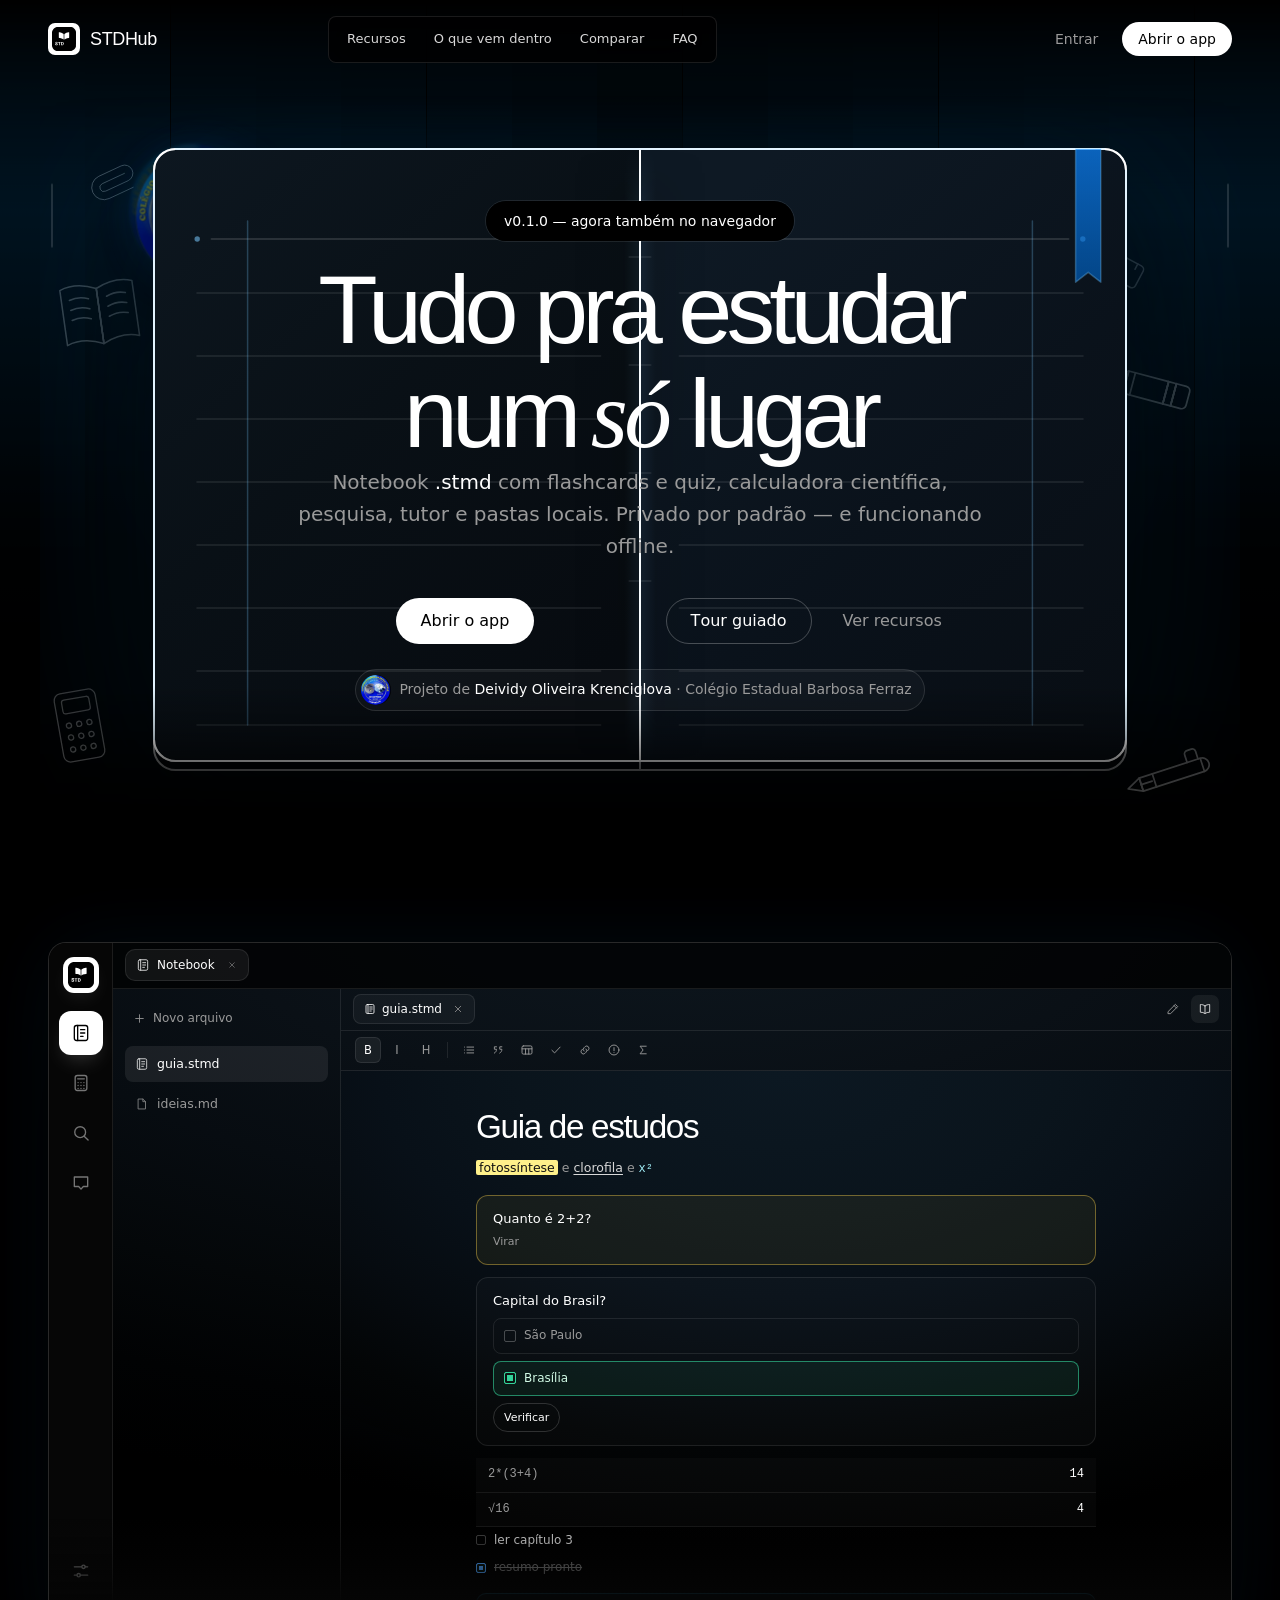
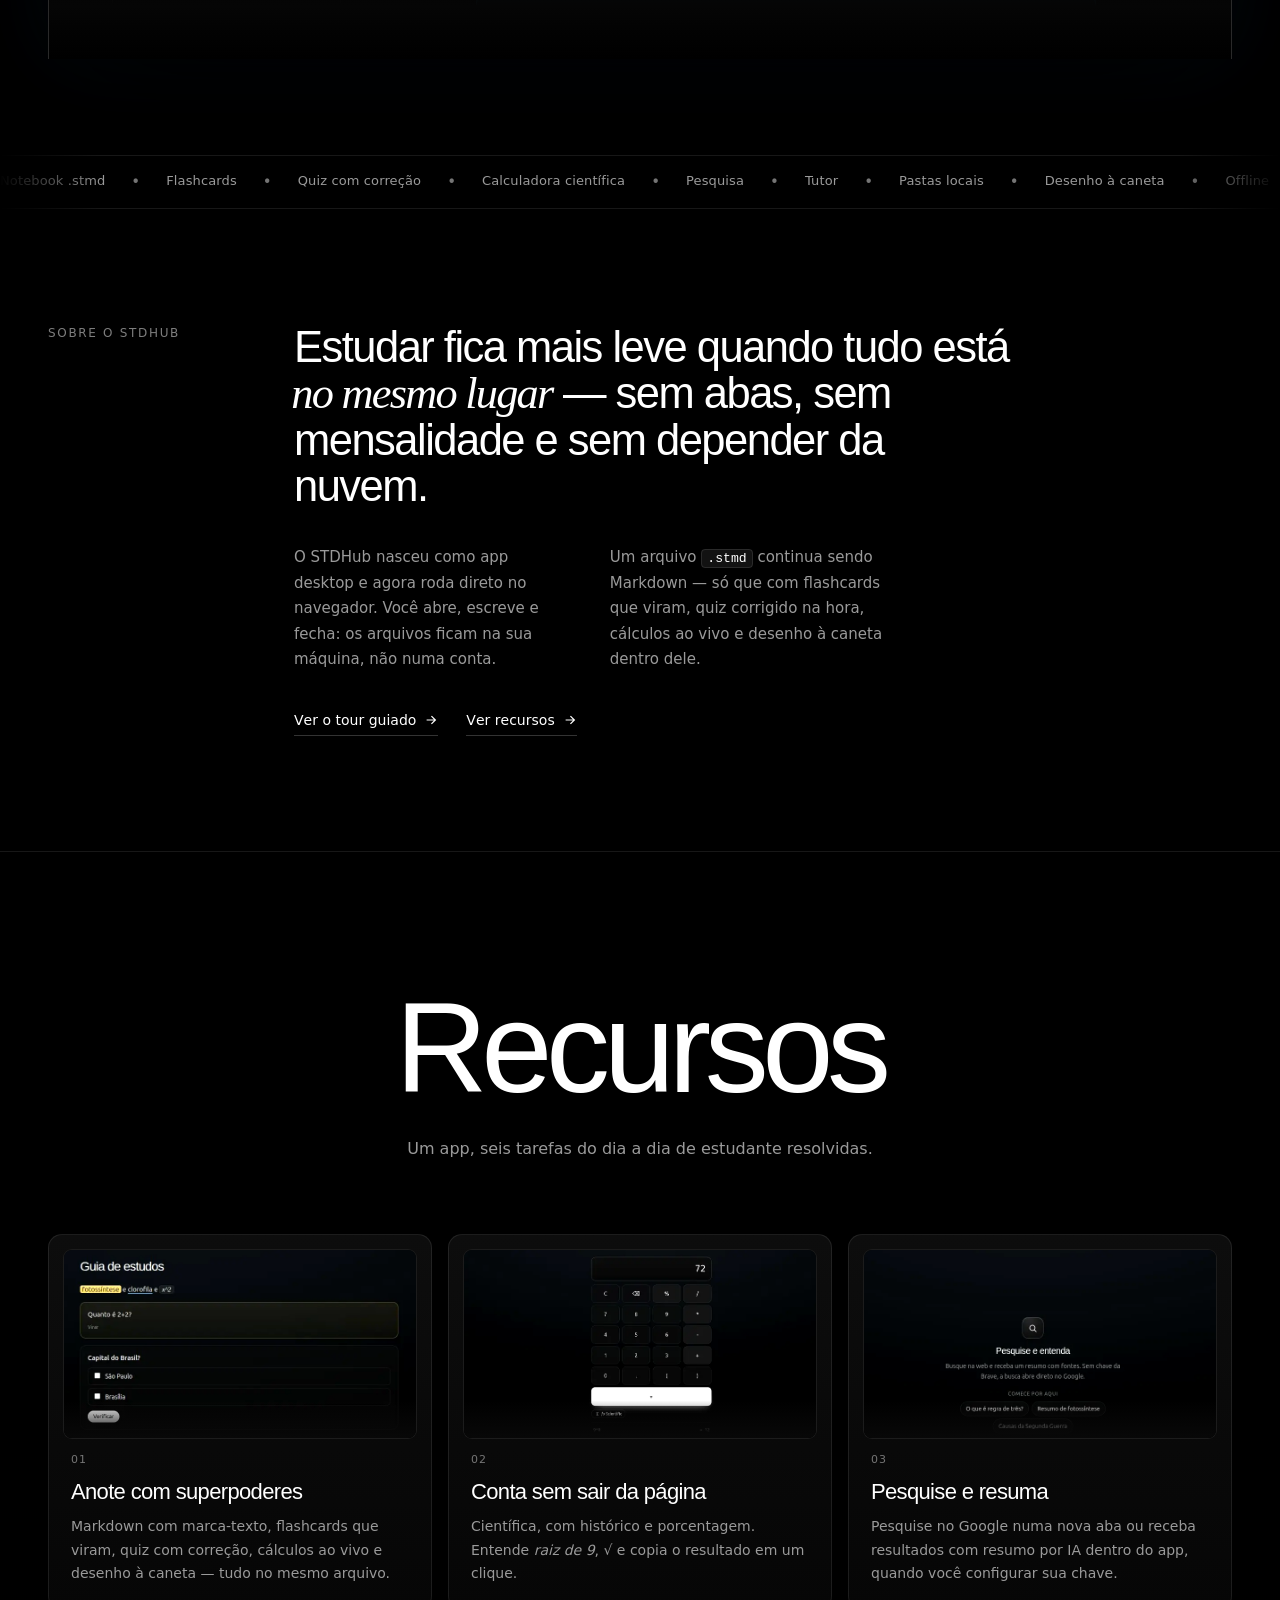
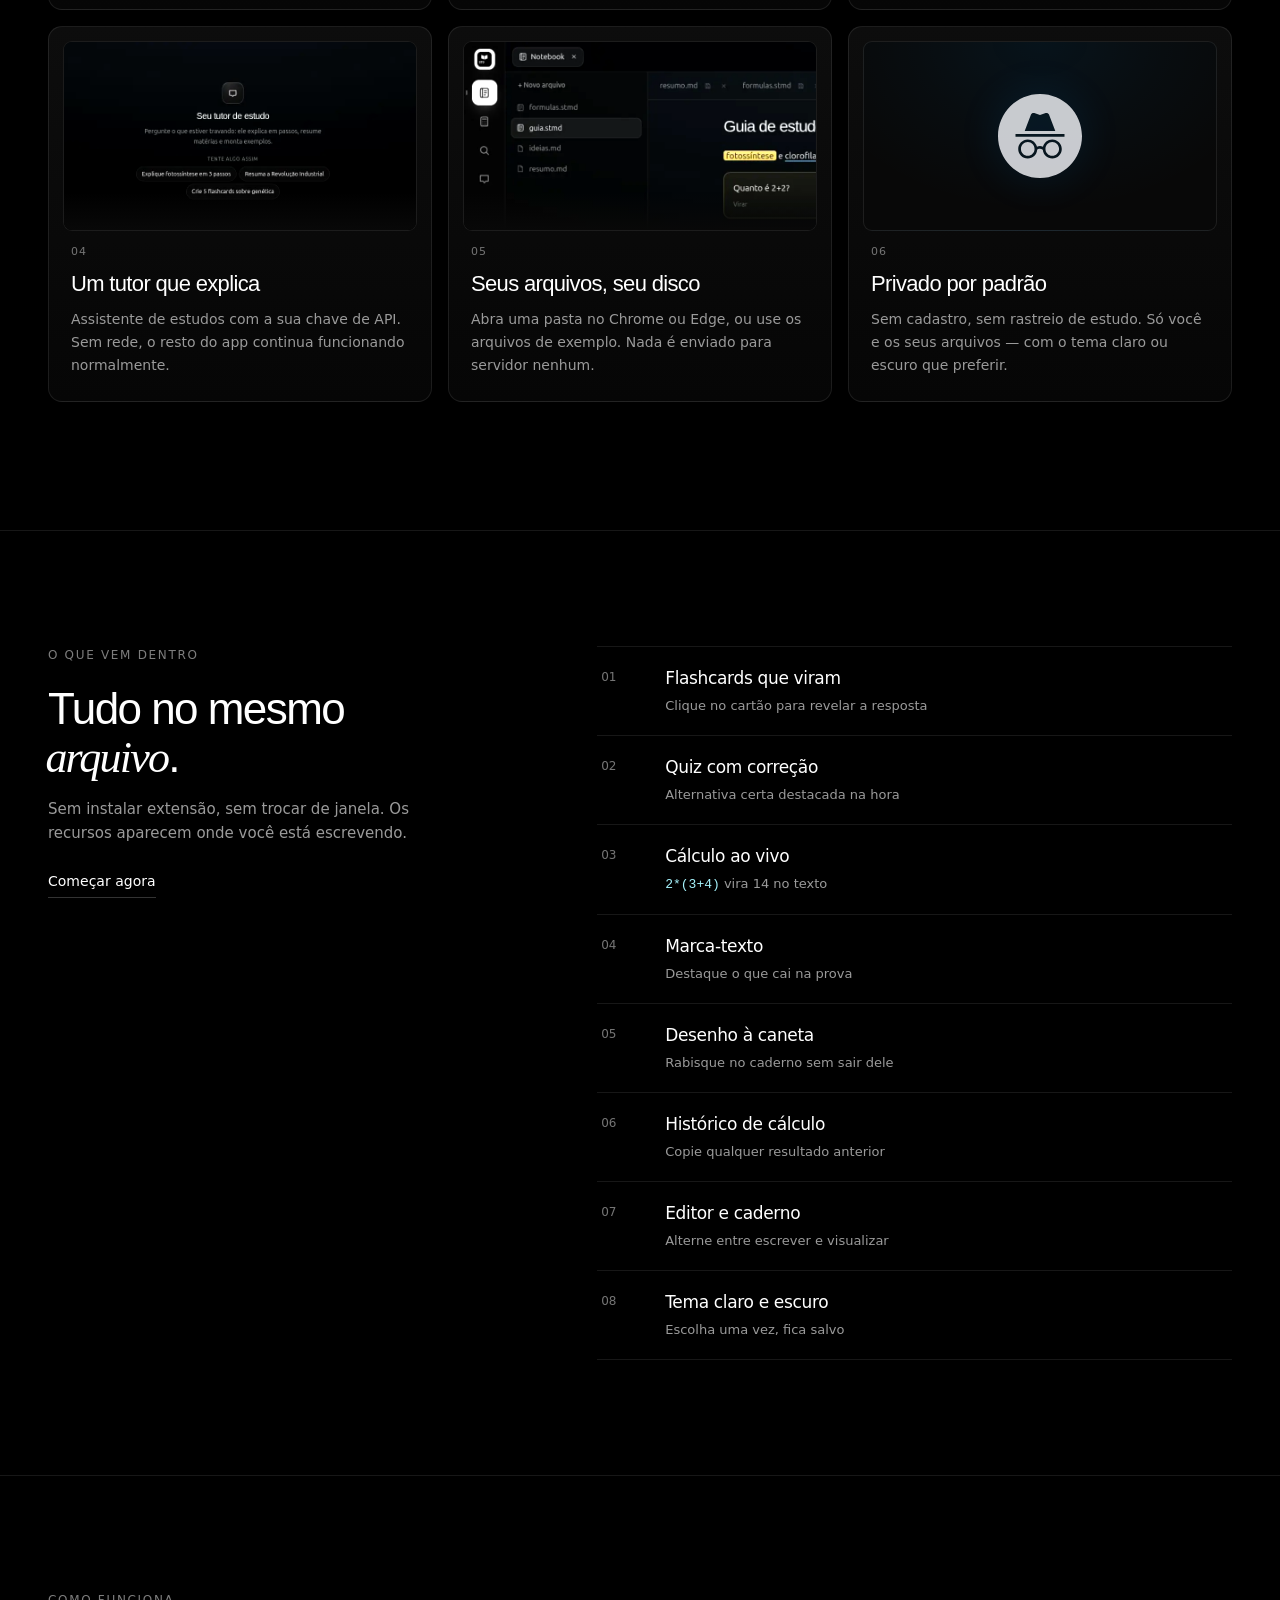
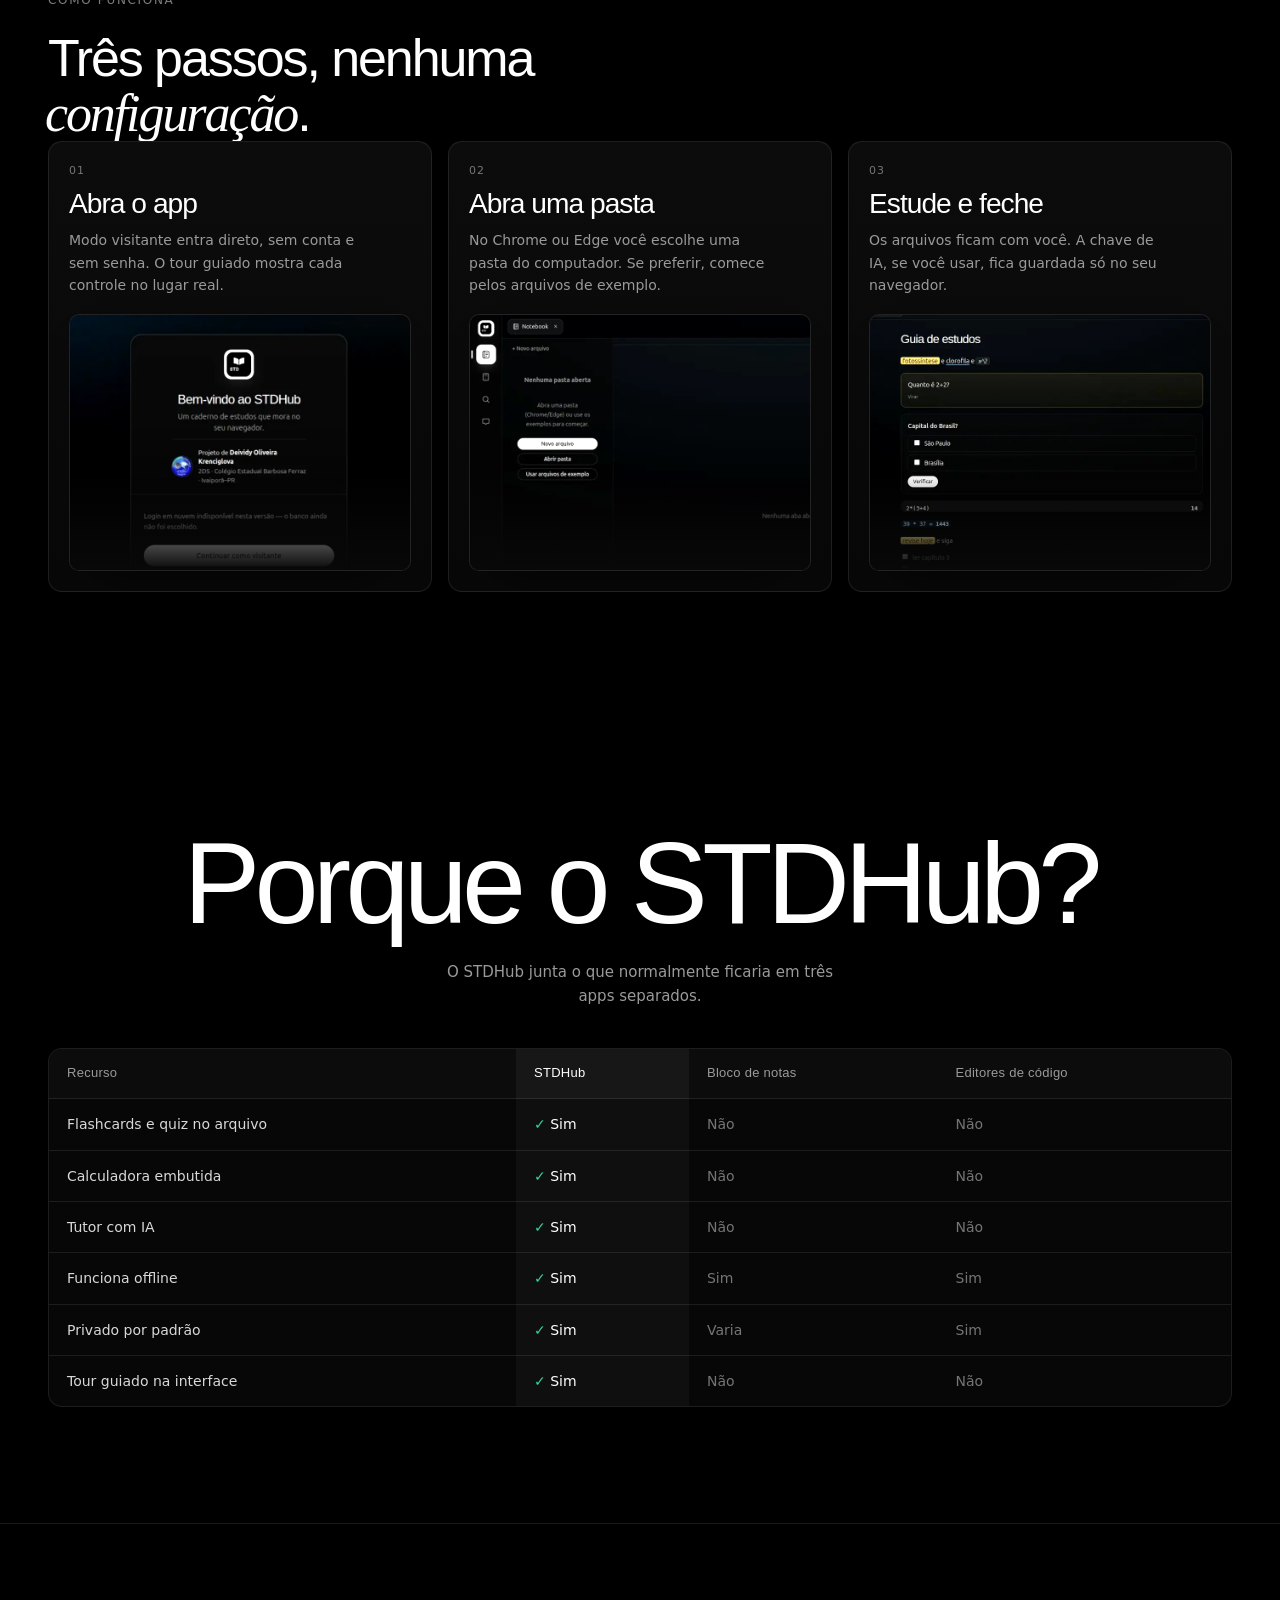
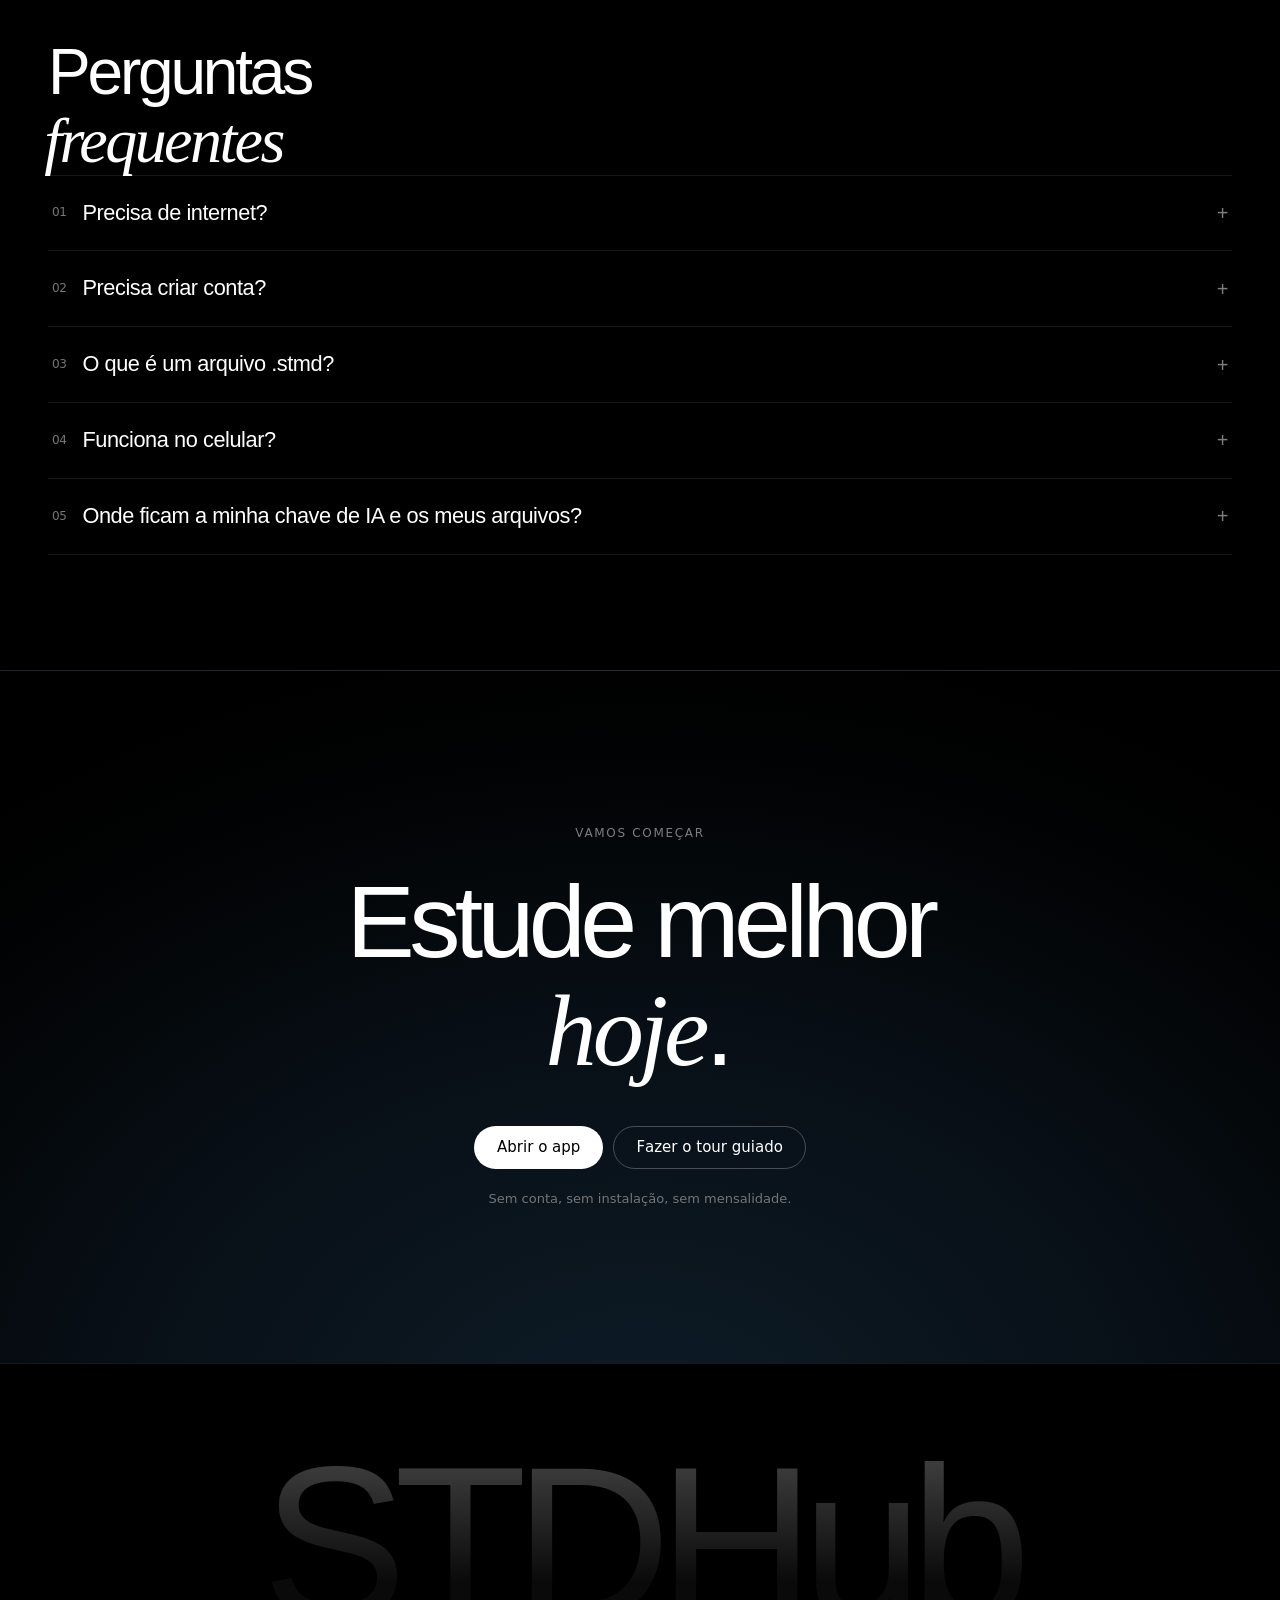
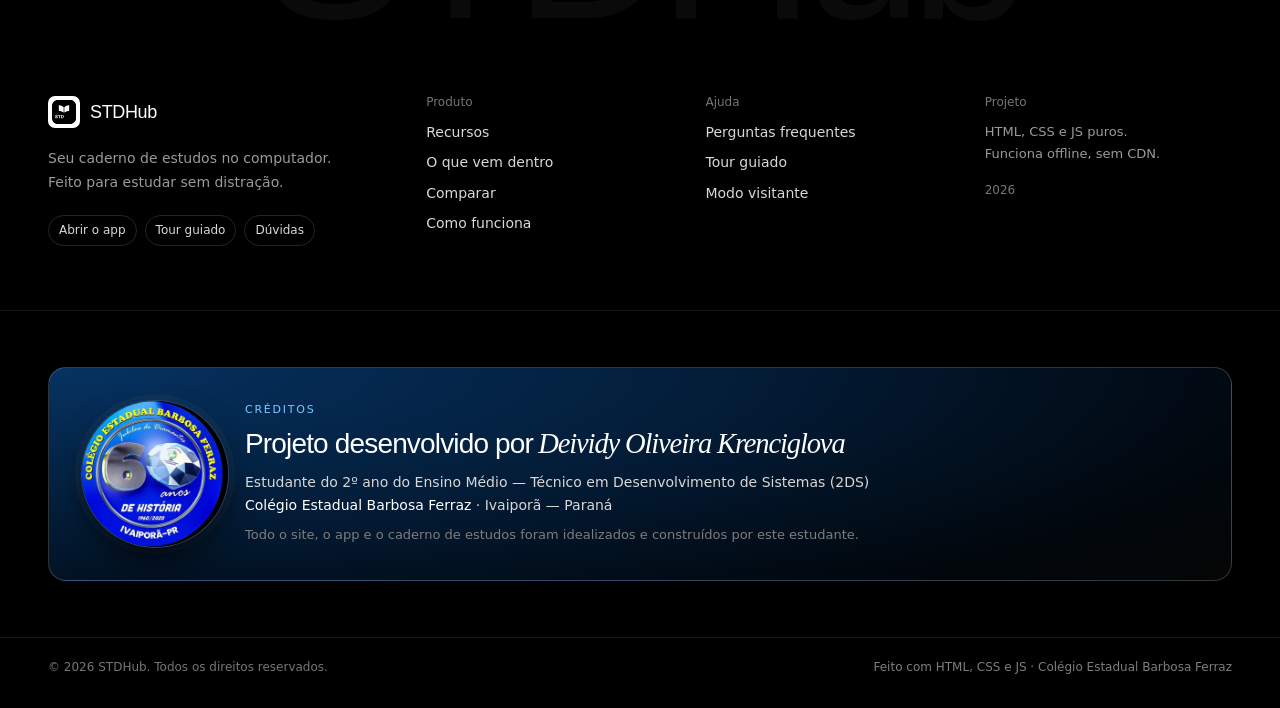
==== commit 615802cc: "05/11 Atualizar o index para tirar informações desnecessarias do website" ====
--- a/index.html
+++ b/index.html
@@ -156,7 +156,6 @@
                     Notebook
                     <span class="mock-tab-x"><svg class="ico"><use href="#ui-x" /></svg></span>
                   </span>
-                  <span class="mock-status"><i></i>Offline · visitante</span>
                 </div>
 
                 <div class="mock-work">
@@ -282,7 +281,6 @@
             </div>
             <div class="work-meta">
               <span class="work-index">01</span>
-              <span class="work-tag">Notebook .stmd</span>
             </div>
             <h3>Anote com superpoderes</h3>
             <p>Markdown com marca-texto, flashcards que viram, quiz com correção, cálculos ao vivo e desenho à caneta — tudo no mesmo arquivo.</p>
@@ -294,7 +292,6 @@
             </div>
             <div class="work-meta">
               <span class="work-index">02</span>
-              <span class="work-tag">Calculadora</span>
             </div>
             <h3>Conta sem sair da página</h3>
             <p>Científica, com histórico e porcentagem. Entende <em>raiz de 9</em>, √ e copia o resultado em um clique.</p>
@@ -306,7 +303,6 @@
             </div>
             <div class="work-meta">
               <span class="work-index">03</span>
-              <span class="work-tag">Pesquisa</span>
             </div>
             <h3>Pesquise e resuma</h3>
             <p>Pesquise no Google numa nova aba ou receba resultados com resumo por IA dentro do app, quando você configurar sua chave.</p>
@@ -318,7 +314,6 @@
             </div>
             <div class="work-meta">
               <span class="work-index">04</span>
-              <span class="work-tag">Tutor</span>
             </div>
             <h3>Um tutor que explica</h3>
             <p>Assistente de estudos com a sua chave de API. Sem rede, o resto do app continua funcionando normalmente.</p>
@@ -330,7 +325,6 @@
             </div>
             <div class="work-meta">
               <span class="work-index">05</span>
-              <span class="work-tag">Pastas locais</span>
             </div>
             <h3>Seus arquivos, seu disco</h3>
             <p>Abra uma pasta no Chrome ou Edge, ou use os arquivos de exemplo. Nada é enviado para servidor nenhum.</p>
@@ -342,7 +336,6 @@
             </div>
             <div class="work-meta">
               <span class="work-index">06</span>
-              <span class="work-tag">Privacidade</span>
             </div>
             <h3>Privado por padrão</h3>
             <p>Sem cadastro, sem rastreio de estudo. Só você e os seus arquivos — com o tema claro ou escuro que preferir.</p>
@@ -418,7 +411,7 @@
     <!-- ───────────────────────── COMPARAR ───────────────────────── -->
     <section class="compare" id="comparar">
       <div class="wrap">
-        <h2 class="compare-title reveal">Comparar</h2>
+        <h2 class="compare-title reveal">Porque o STDHub?</h2>
         <p class="compare-sub reveal">O STDHub junta o que normalmente ficaria em três apps separados.</p>
 
         <p class="scroll-hint">Deslize a tabela para o lado →</p>
@@ -548,7 +541,6 @@
           </p>
           <p class="credits-note">Todo o site, o app e o caderno de estudos foram idealizados e construídos por este estudante.</p>
         </div>
-        <div class="credits-badge" aria-hidden="true">60<small>anos</small></div>
       </section>
     </div>
 
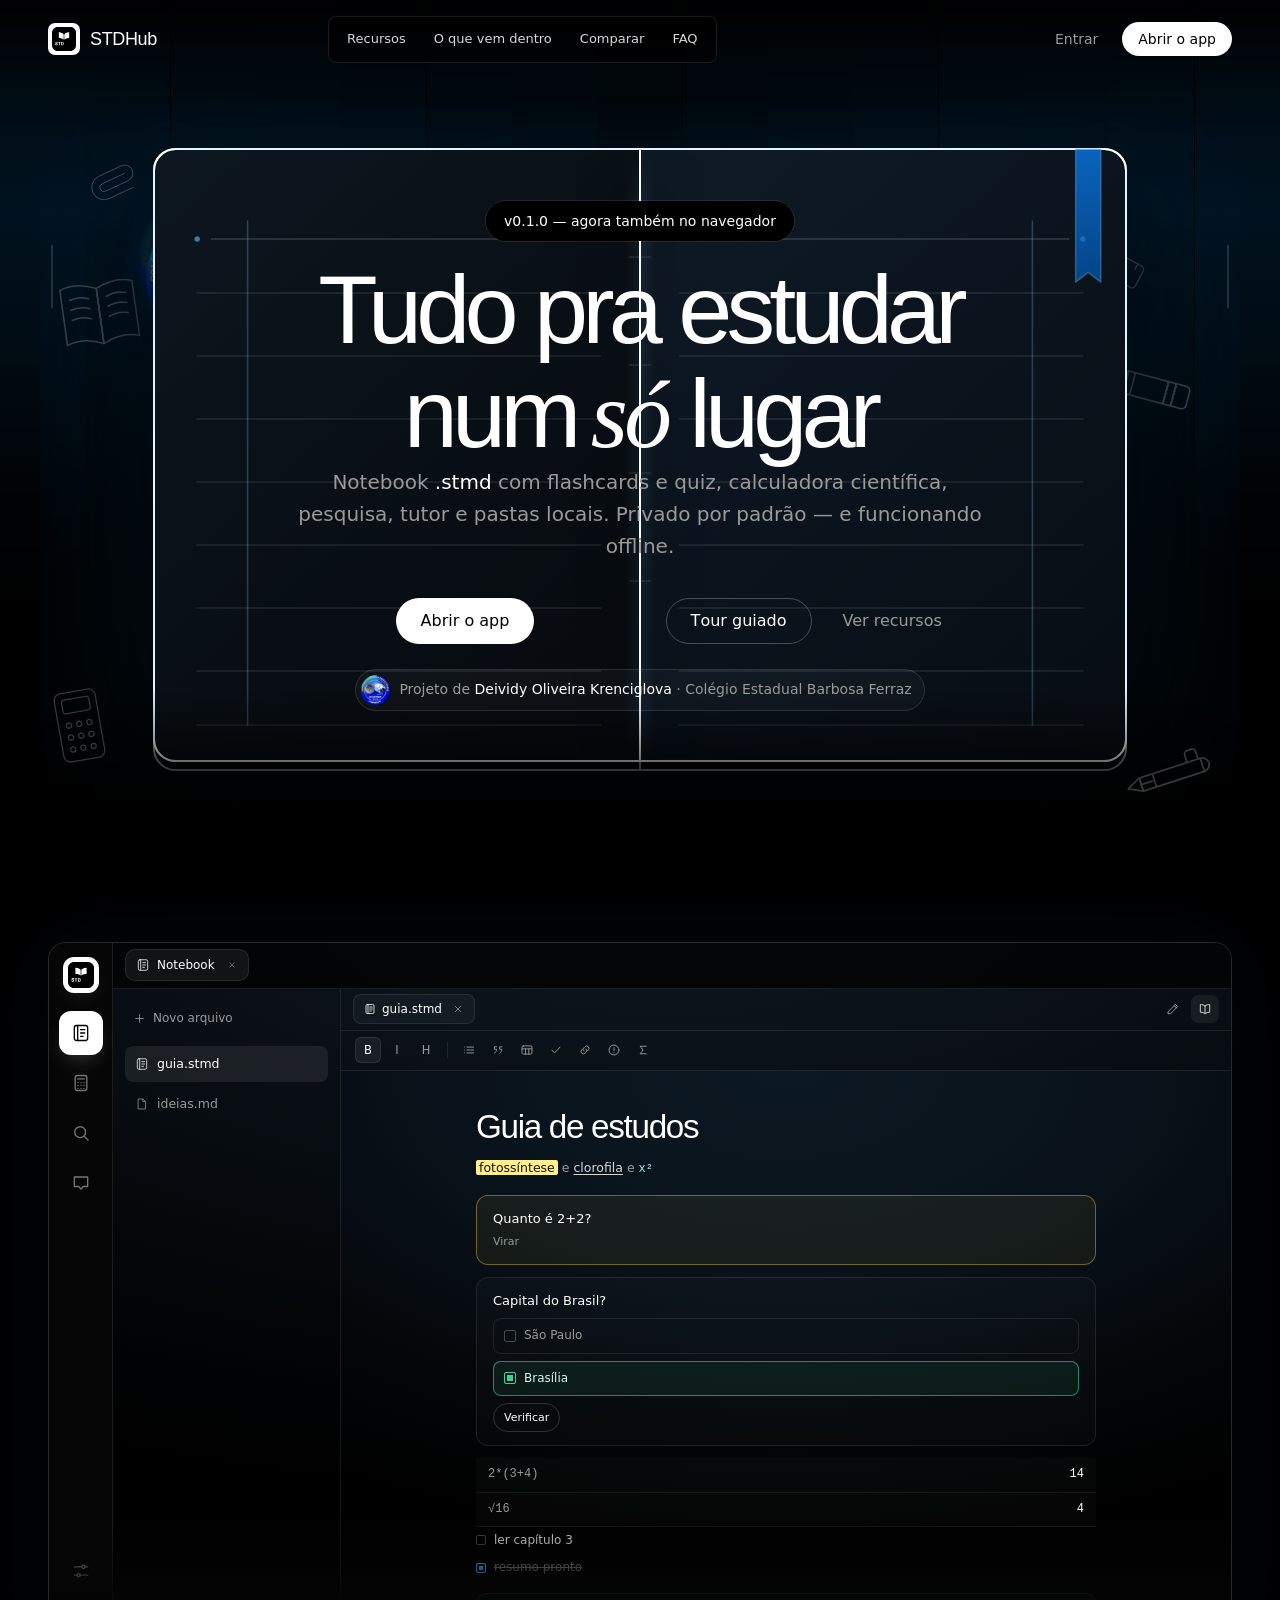
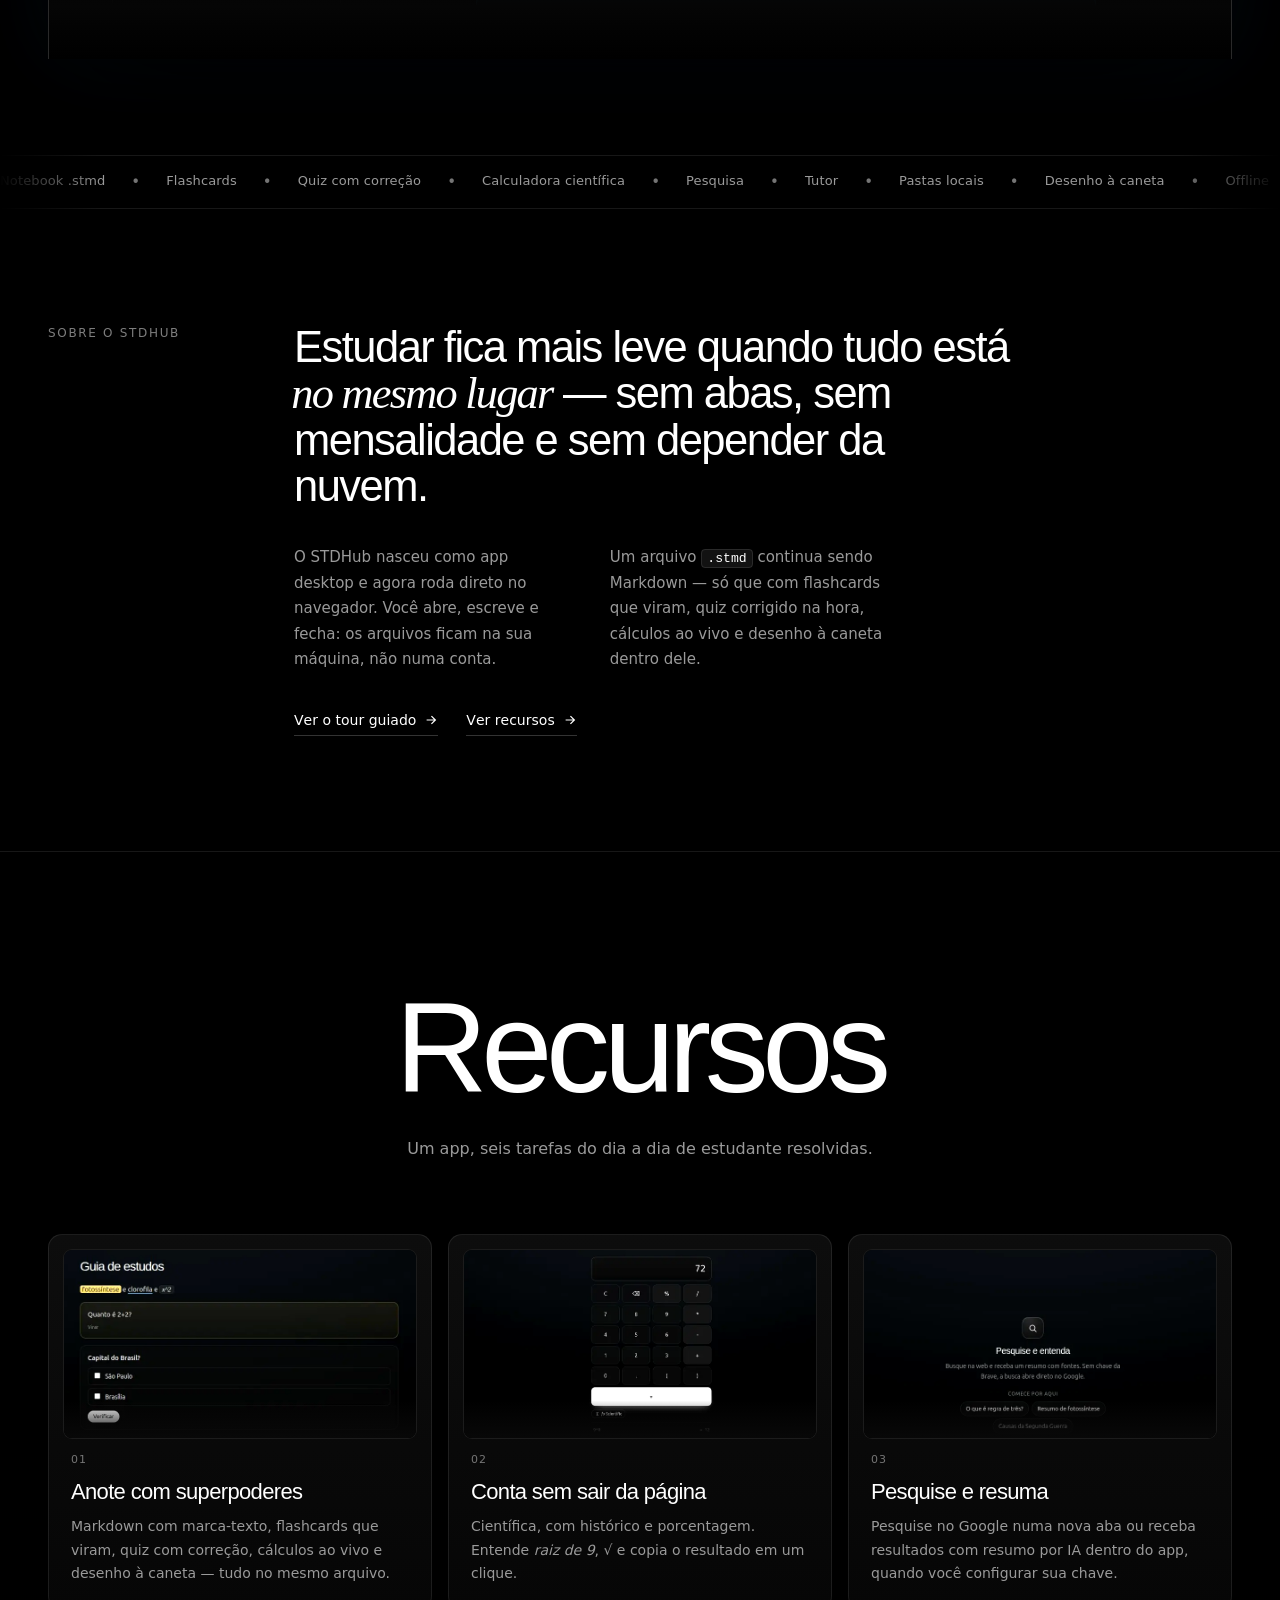
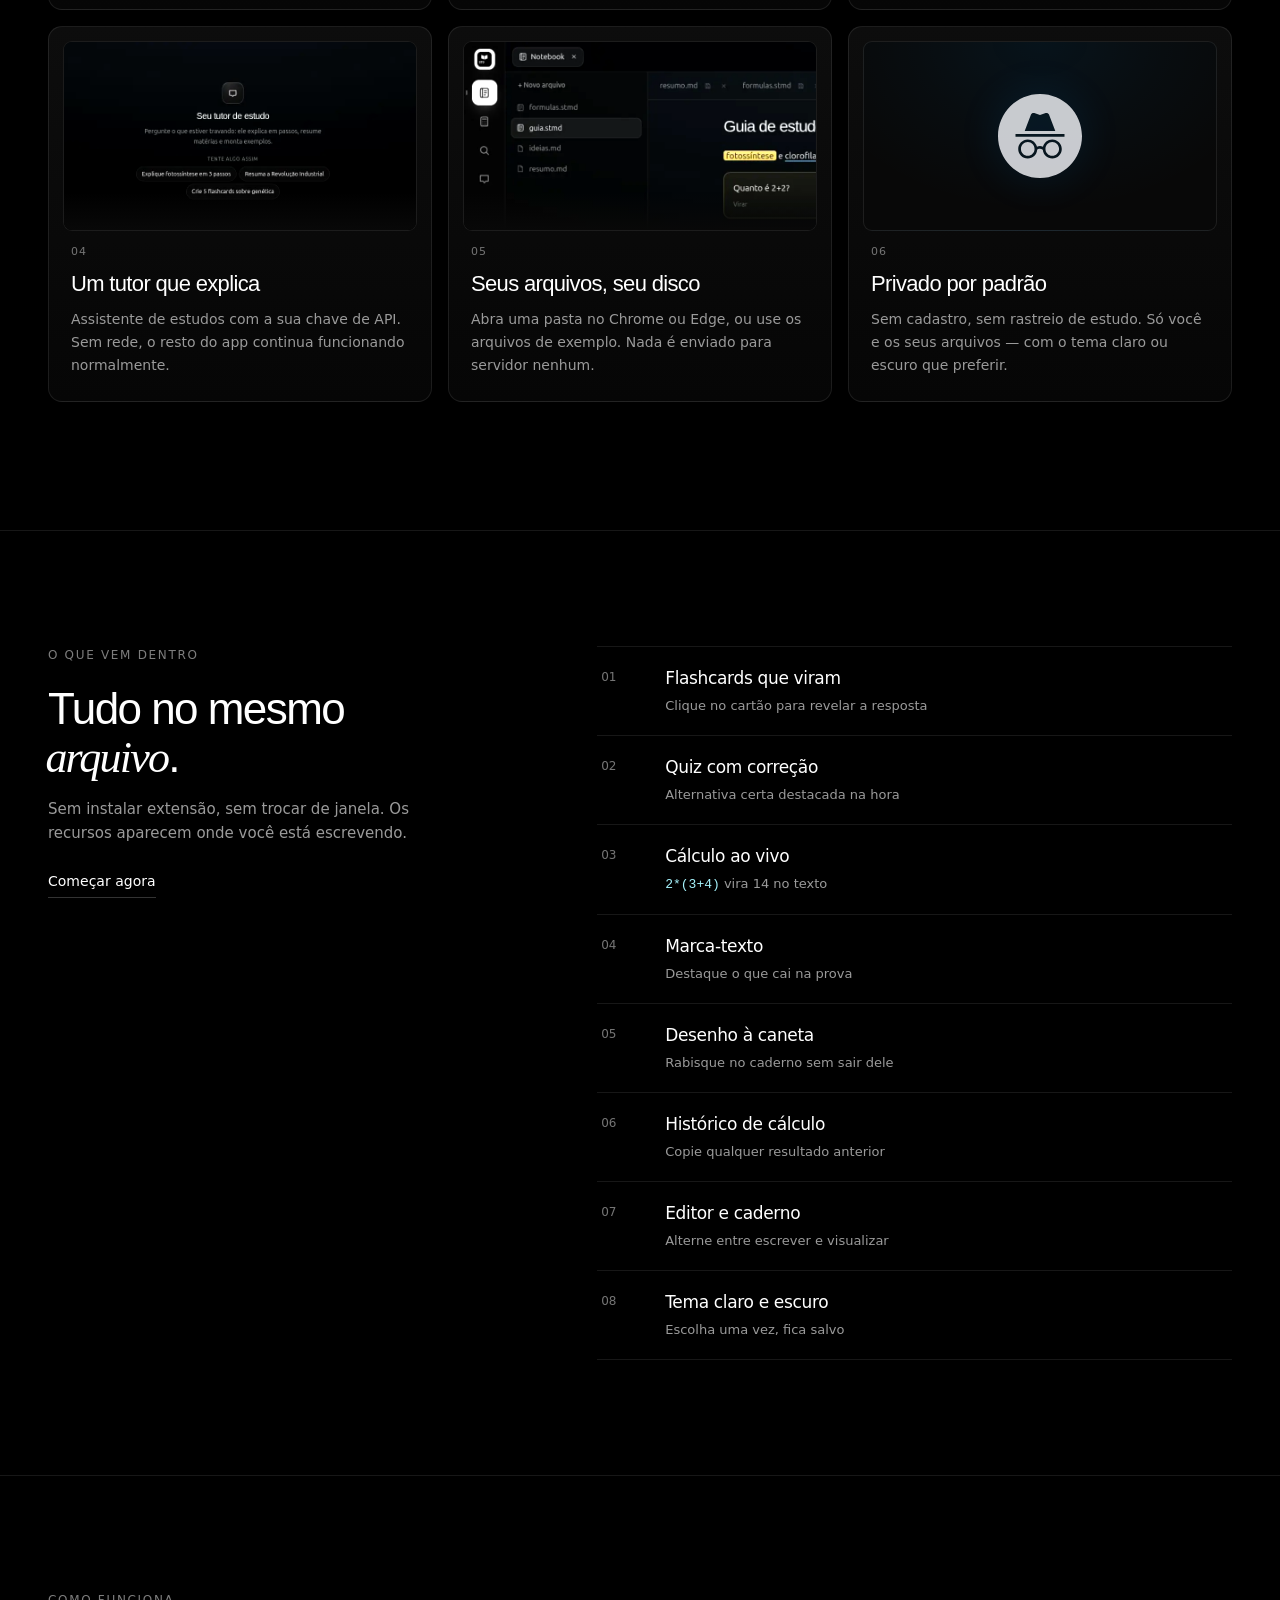
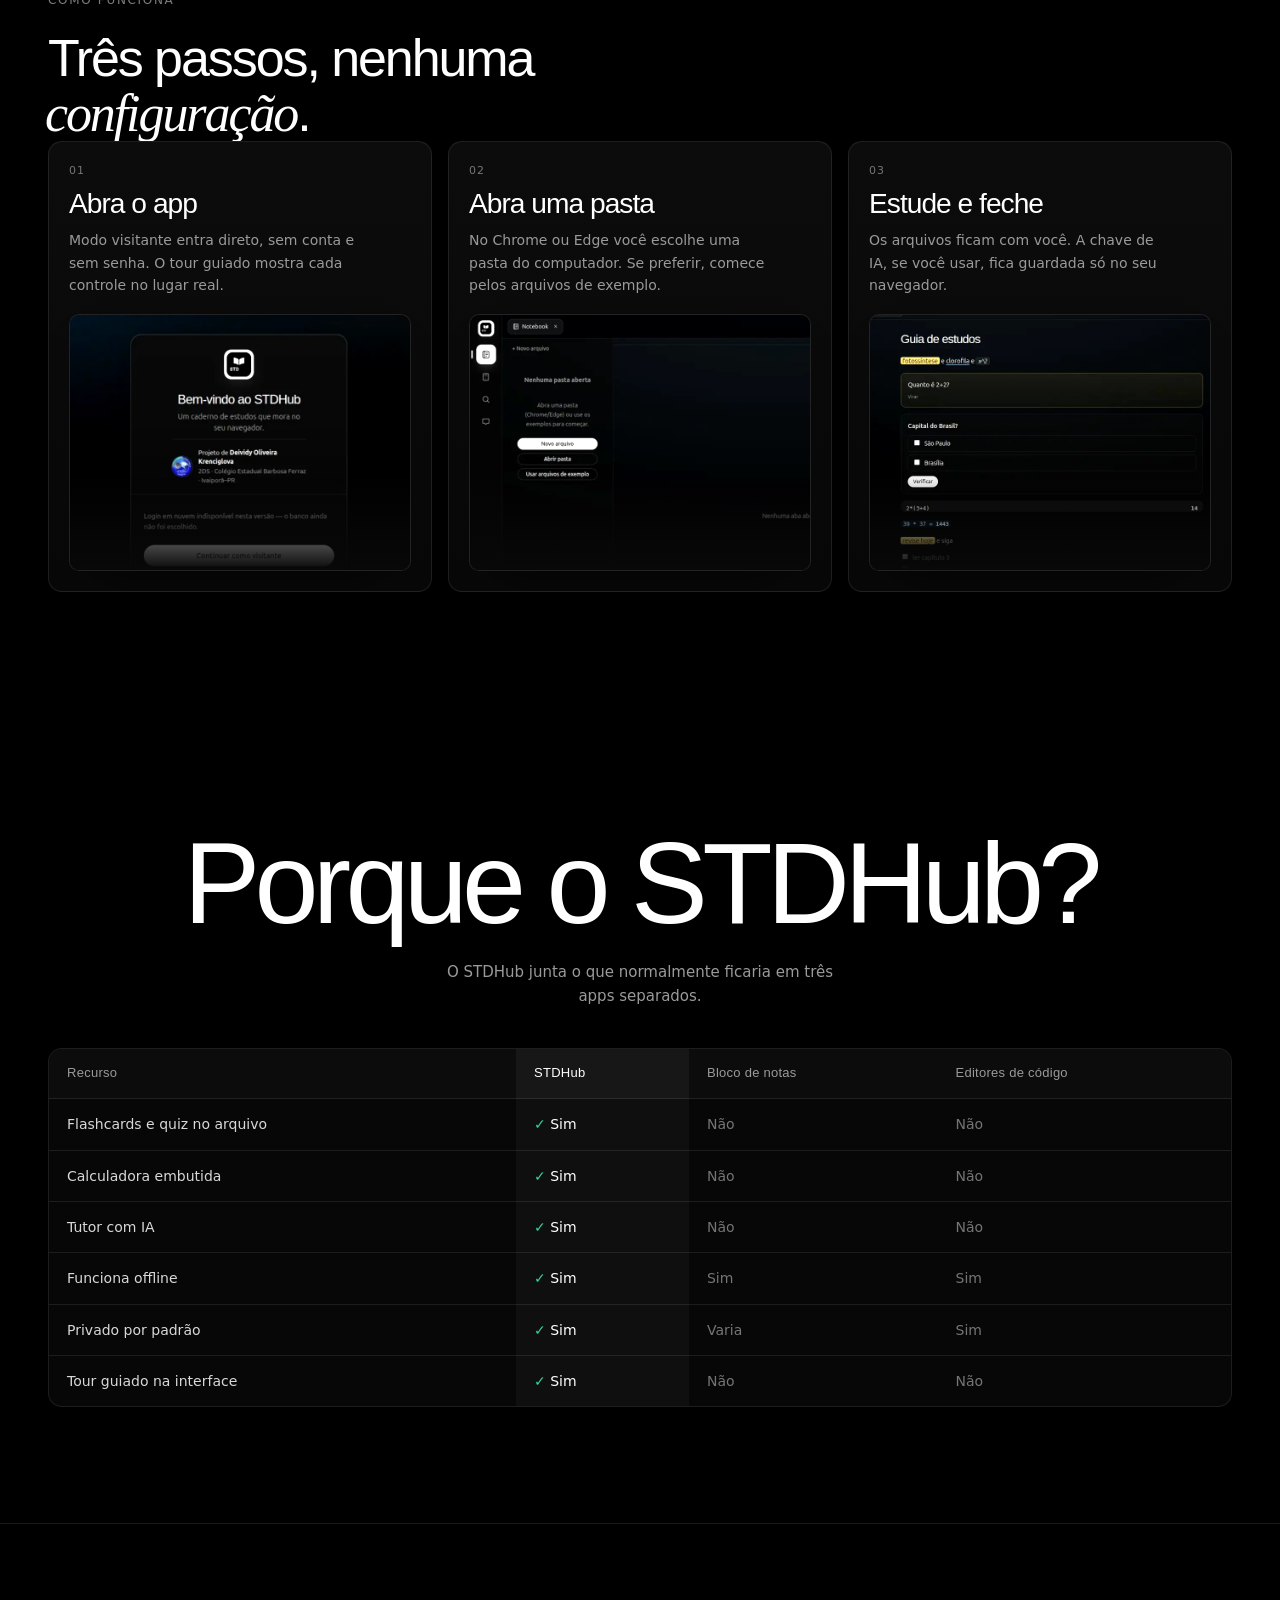
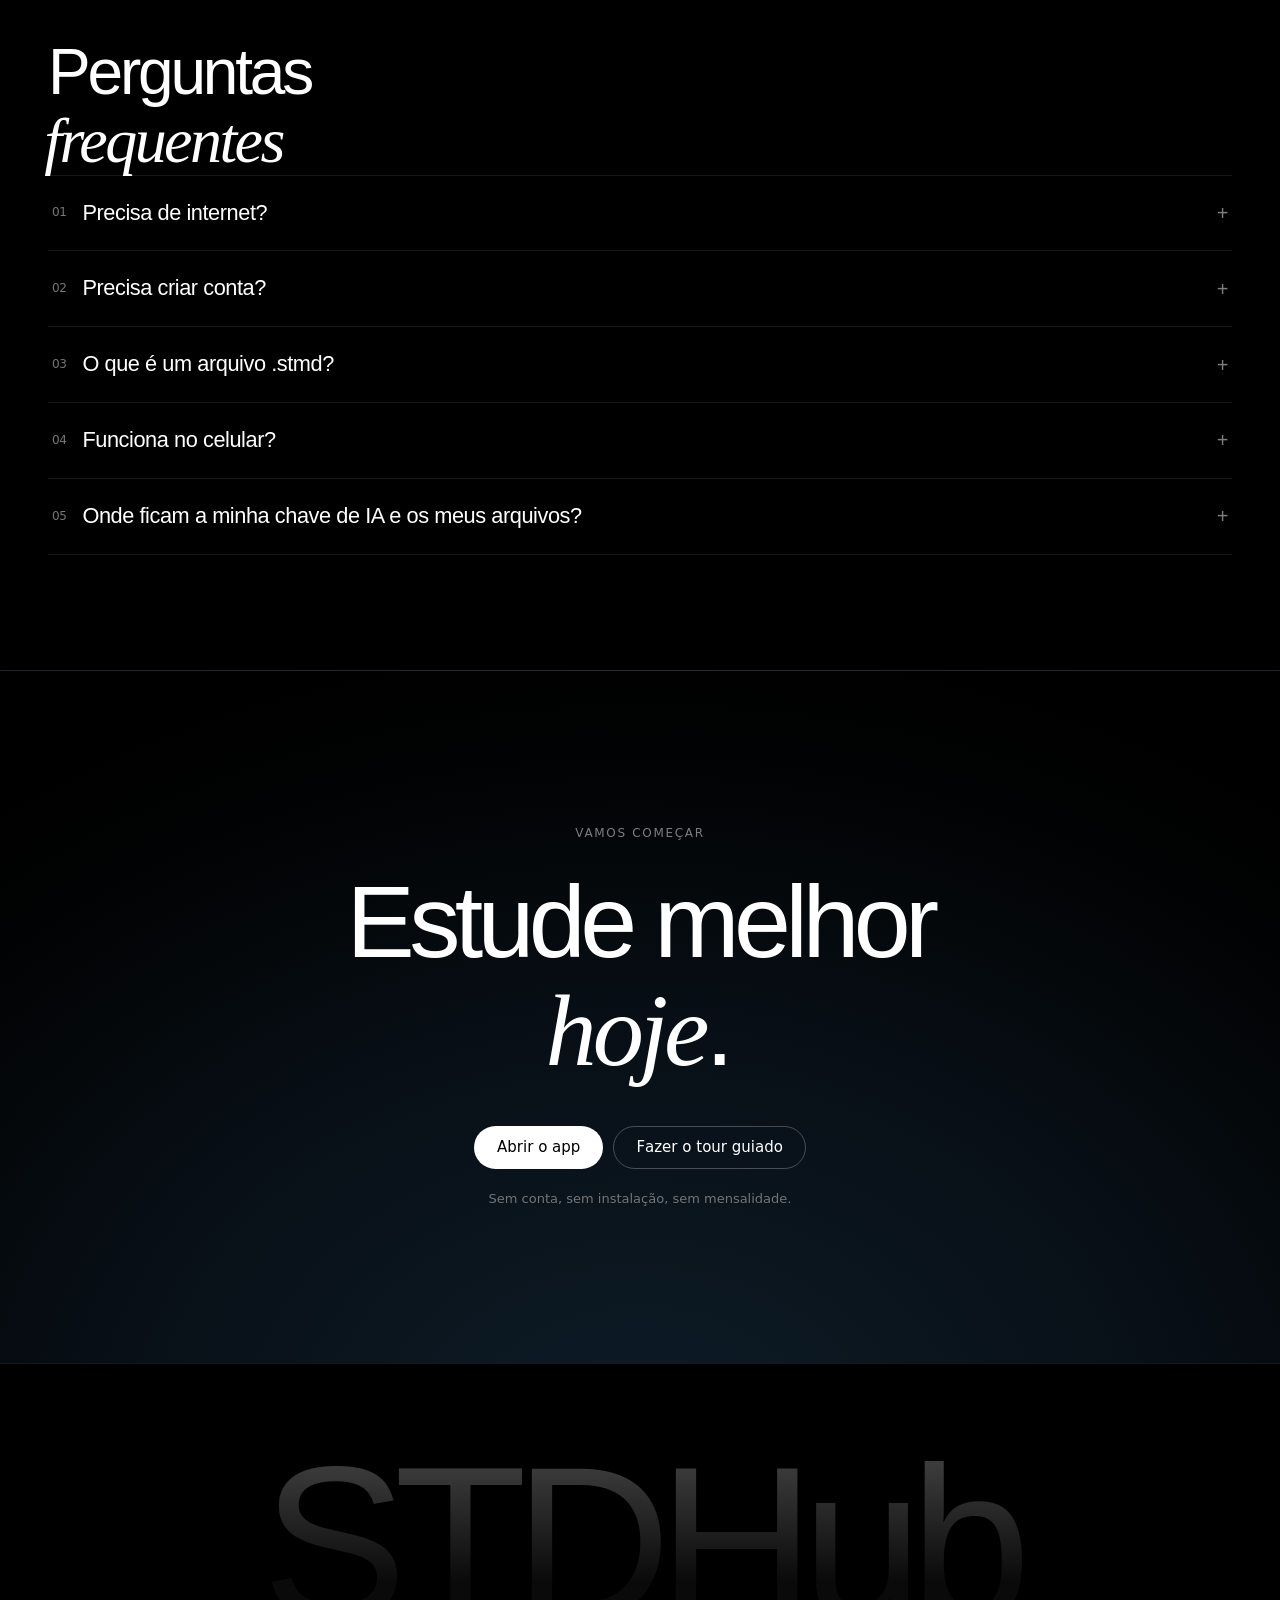
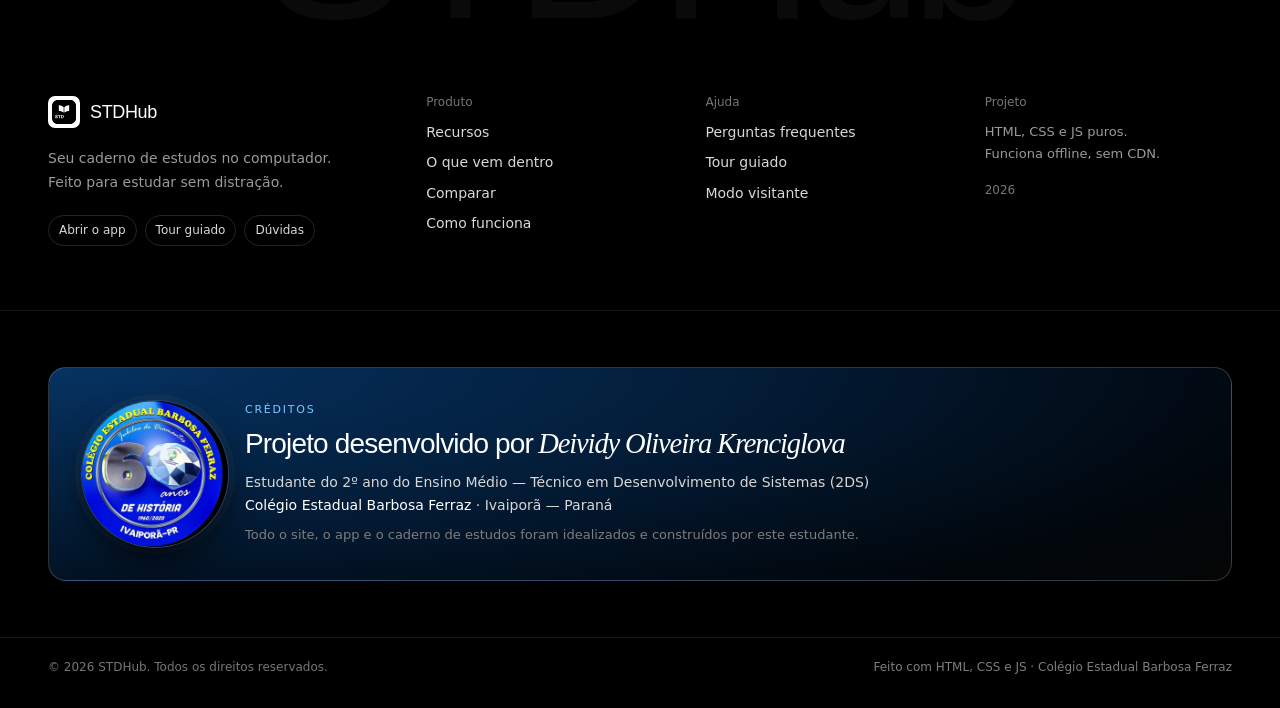
==== commit a134a60c: "05/11 Animaçãodo pong alterada para ser mais rapida" ====
--- a/index.html
+++ b/index.html
@@ -7,7 +7,7 @@
   <meta name="description" content="STDHub — seu caderno de estudos no computador. Notebook .stmd com flashcards e quiz, calculadora, pesquisa, tutor e pastas locais. Privado por padrão, funciona offline." />
   <link rel="icon" type="image/svg+xml" href="assets/logo.svg" />
   <link rel="stylesheet" href="css/theme.css" />
-  <link rel="stylesheet" href="css/landing.css?v=14" />
+  <link rel="stylesheet" href="css/landing.css?v=15" />
   <title>STDHub — tudo pra estudar num só lugar</title>
 </head>
 <body class="page-landing">
@@ -550,6 +550,6 @@
     </div>
   </footer>
 
-  <script src="js/landing.js?v=5"></script>
+  <script src="js/landing.js?v=7"></script>
 </body>
 </html>
--- a/css/landing.css
+++ b/css/landing.css
@@ -528,11 +528,12 @@
 }
 
 /* ───── logo do colégio quicando no fundo (pong) ───── */
-/* o campo do pong termina na linha de crédito (altura medida em js) */
+/* o campo do pong ocupa a altura inteira da tela do usuário */
 .hero-pong {
   position: absolute;
   inset: 0 0 auto;
-  height: 640px;
+  height: 100vh;
+  height: 100svh;
   z-index: -1;
   overflow: hidden;
   pointer-events: none;
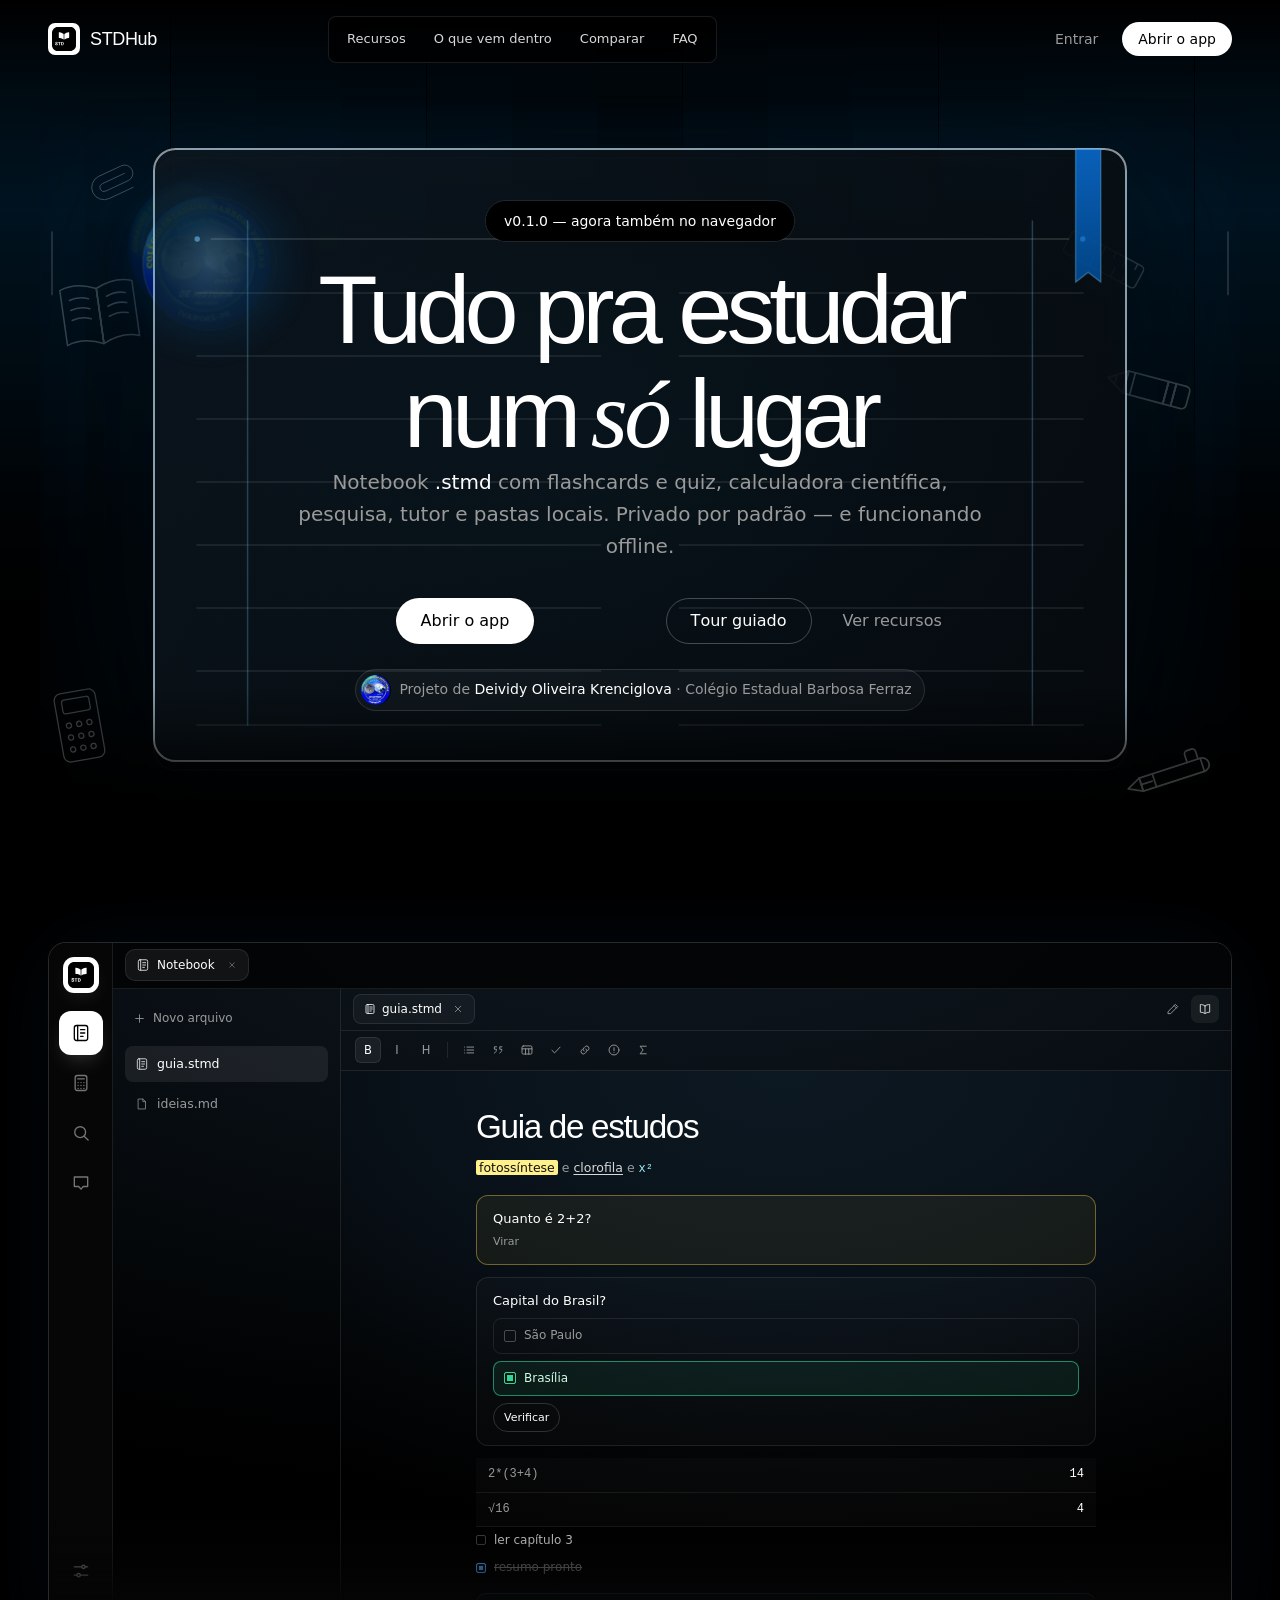
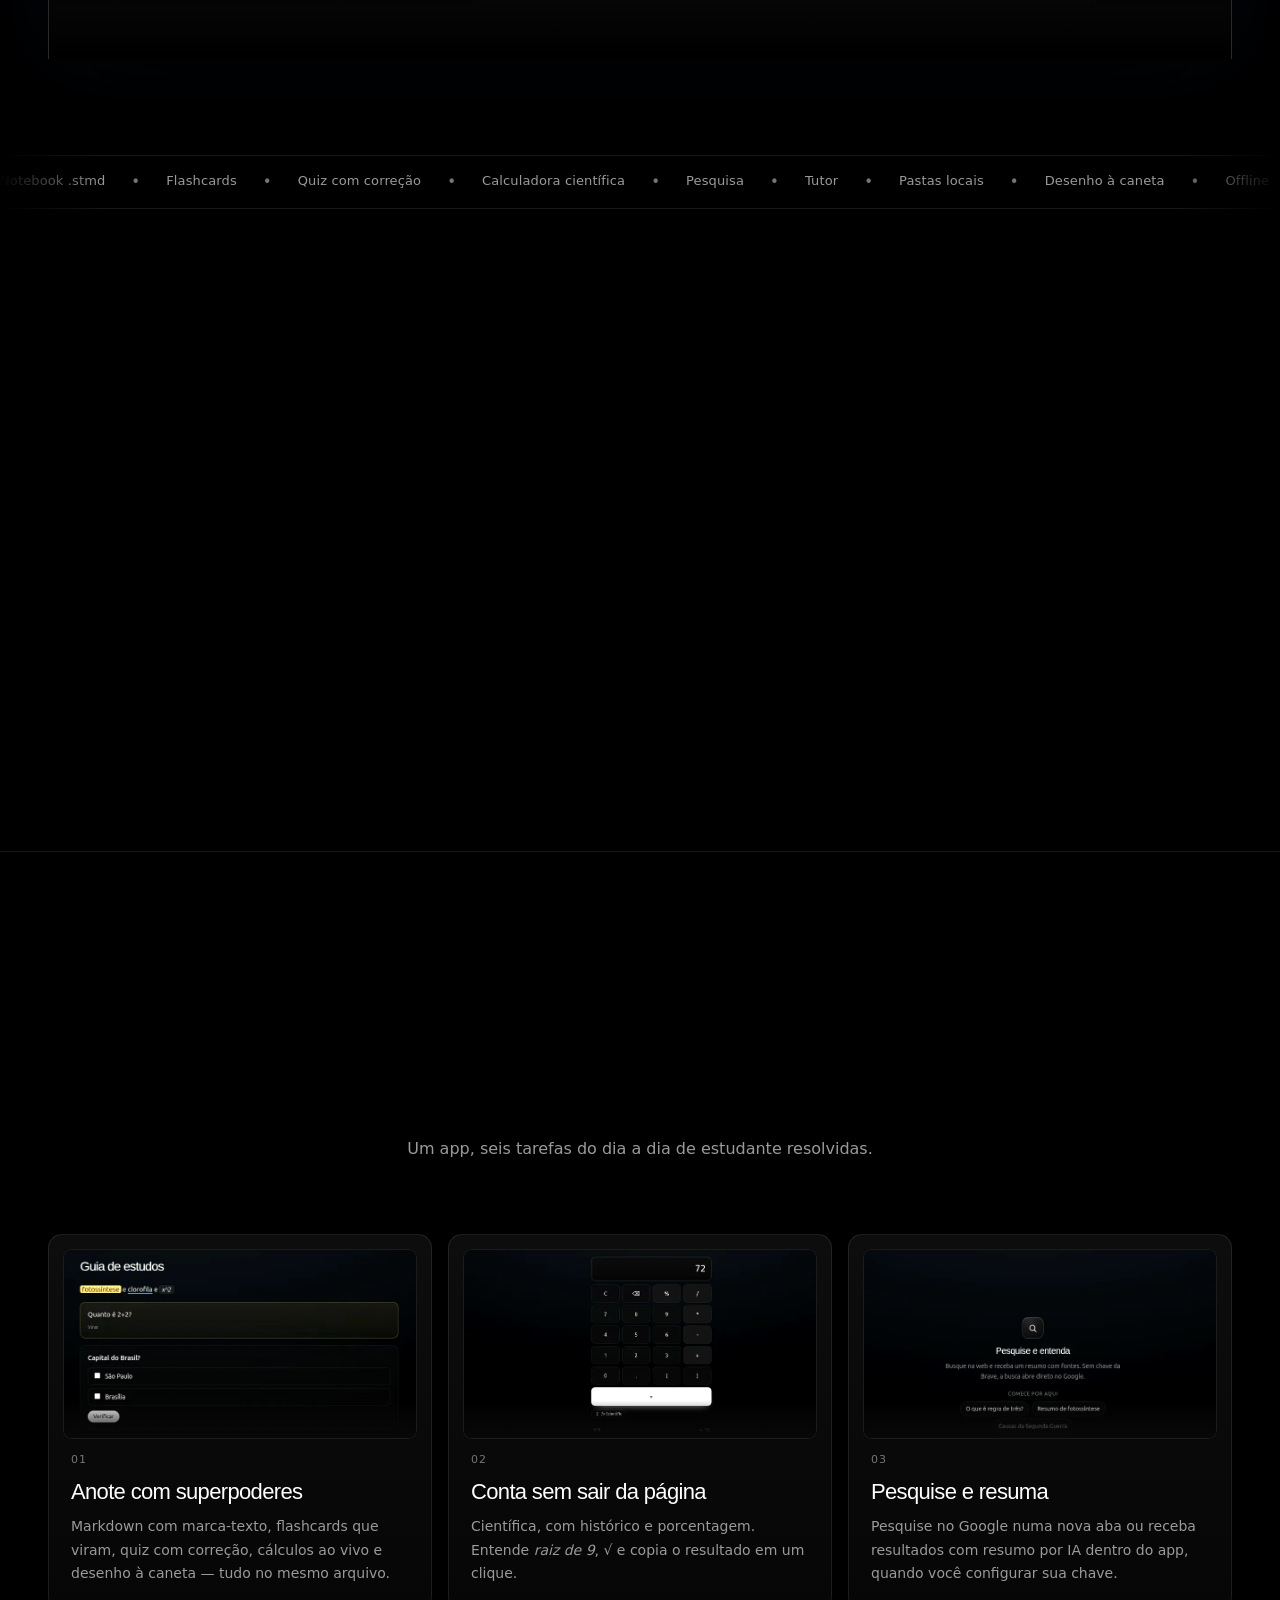
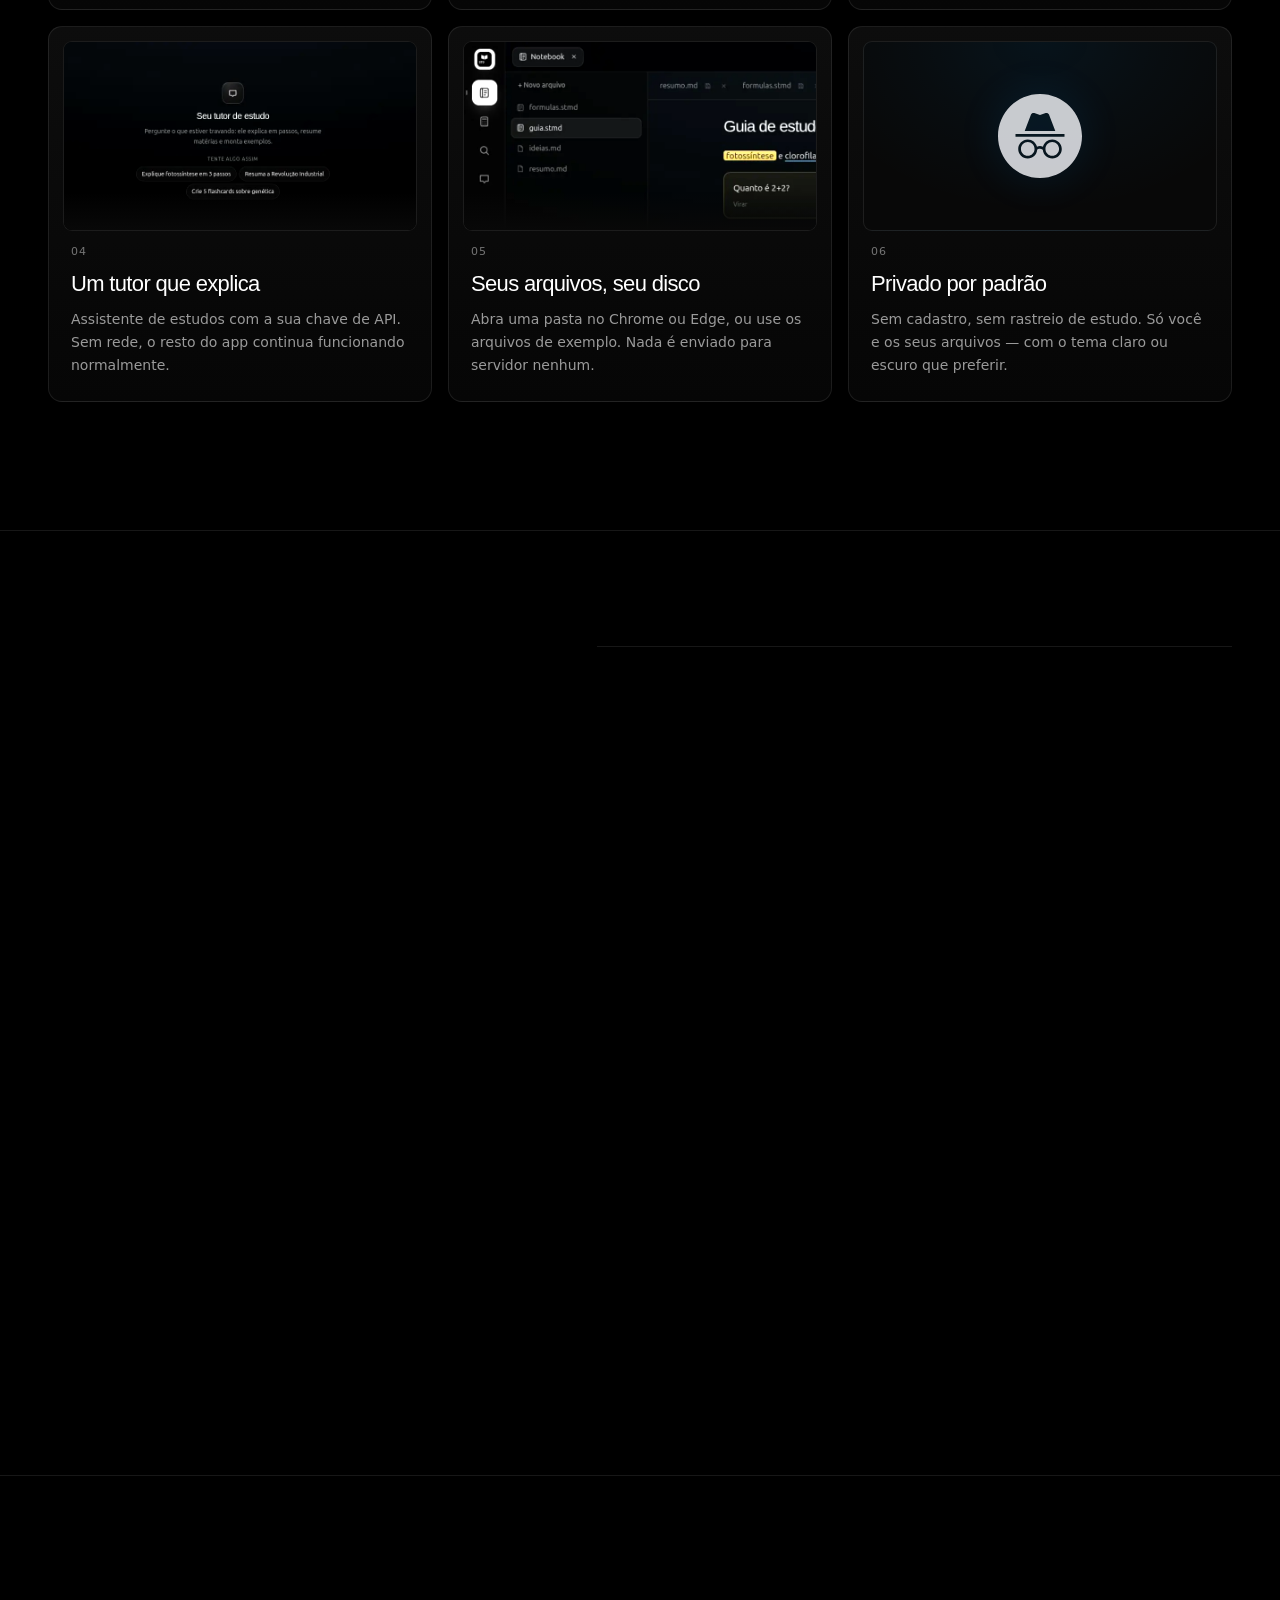
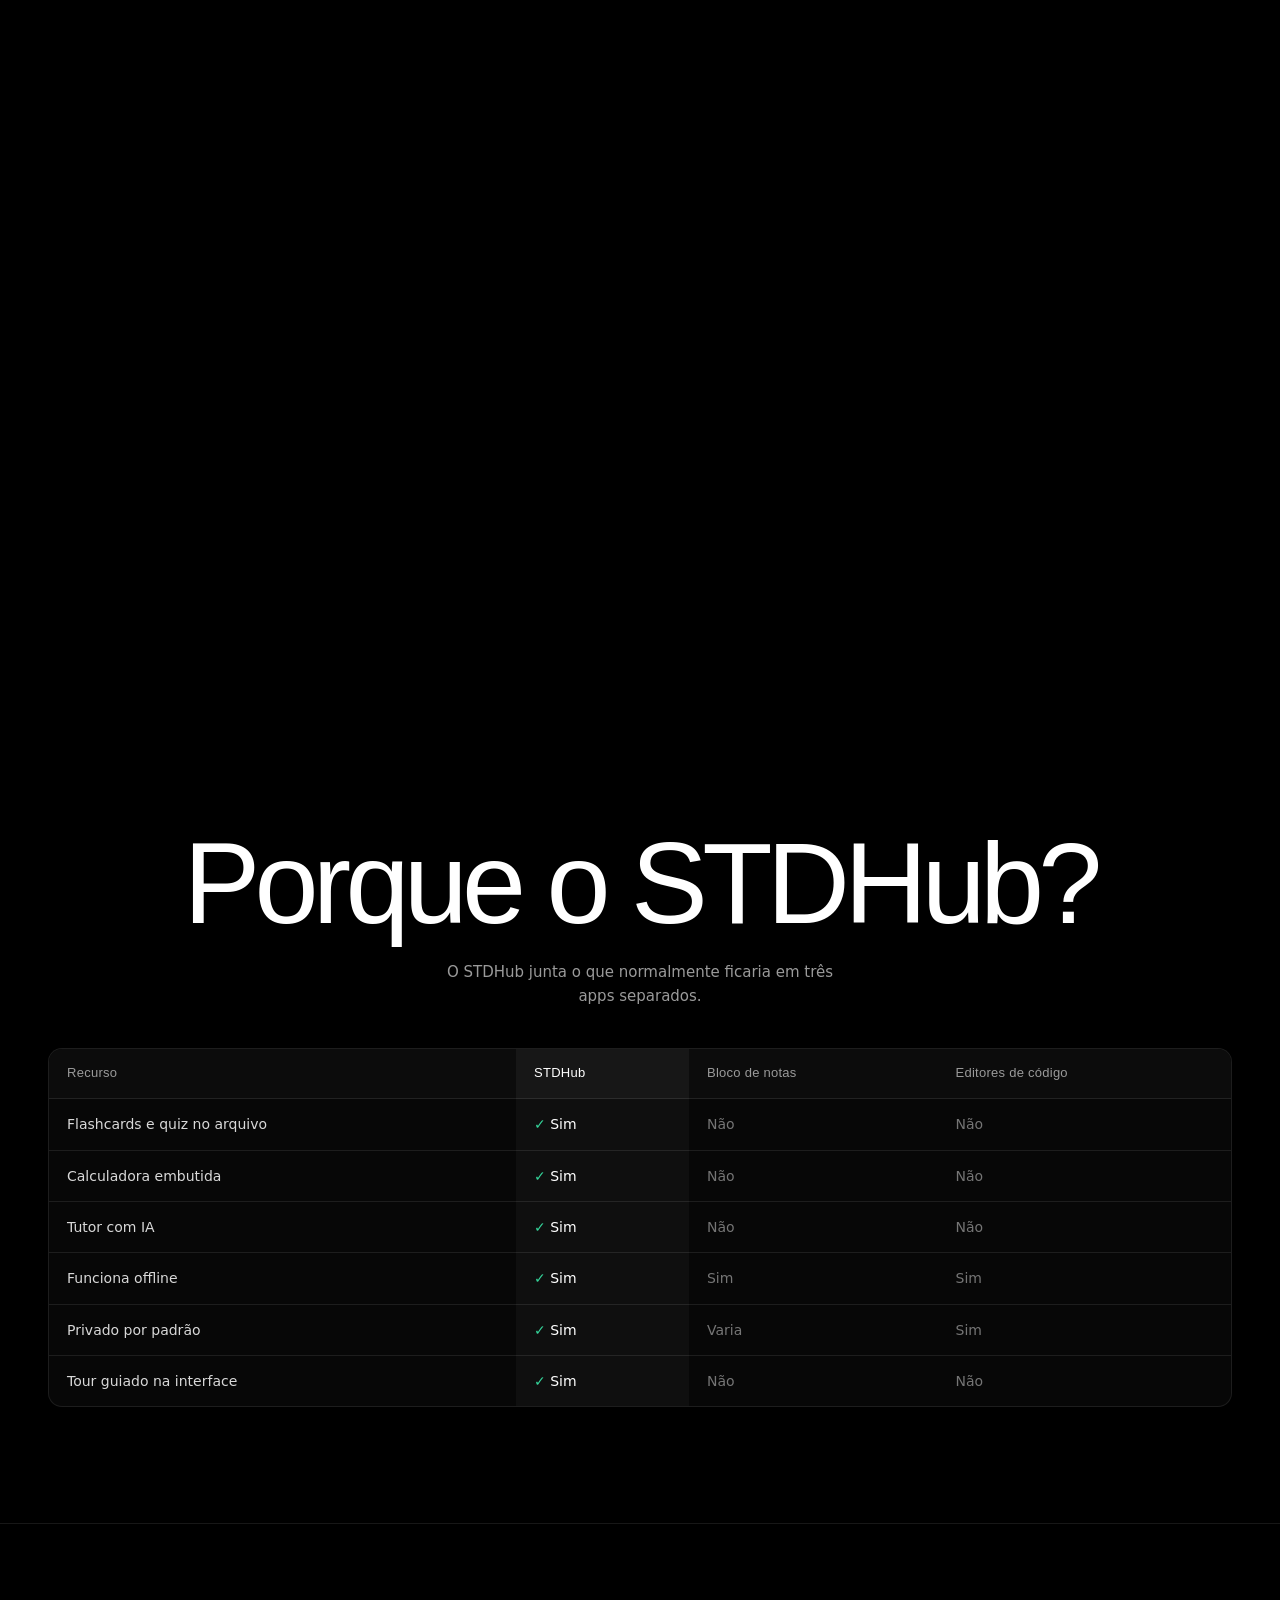
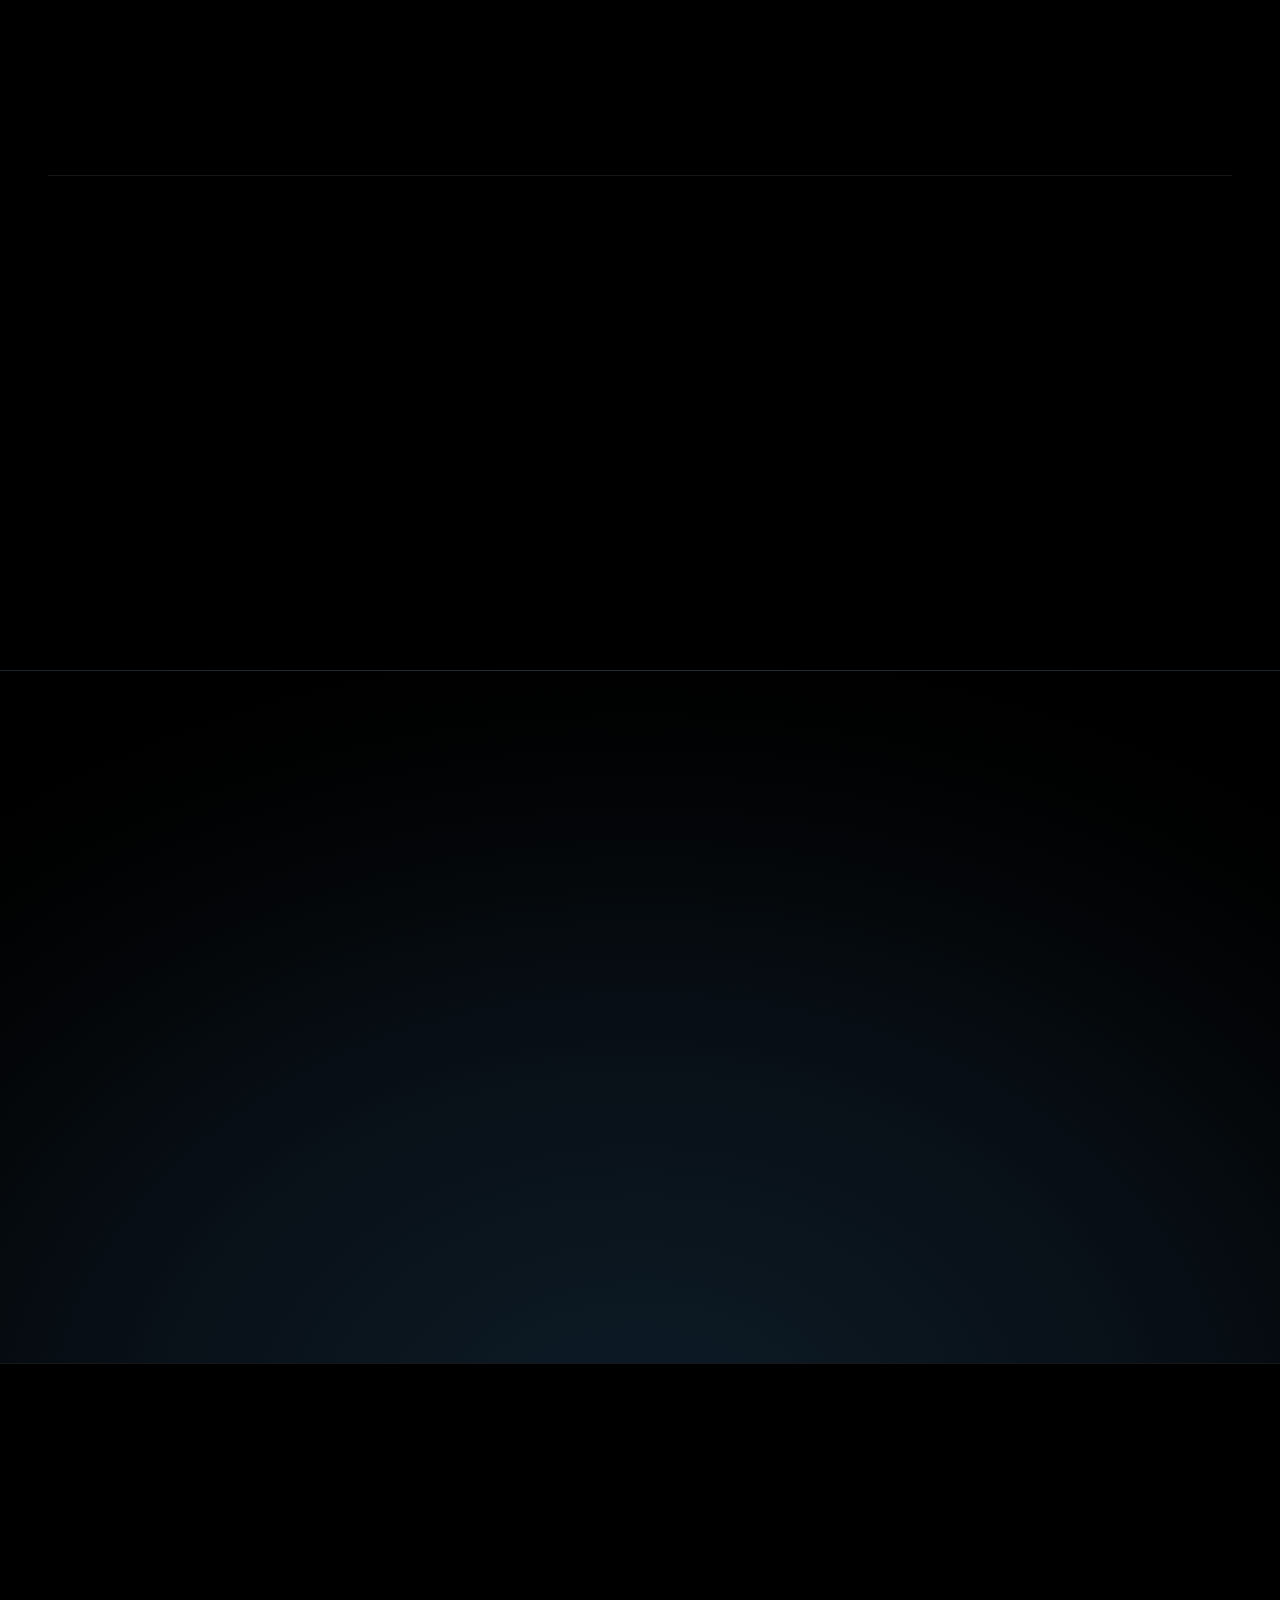
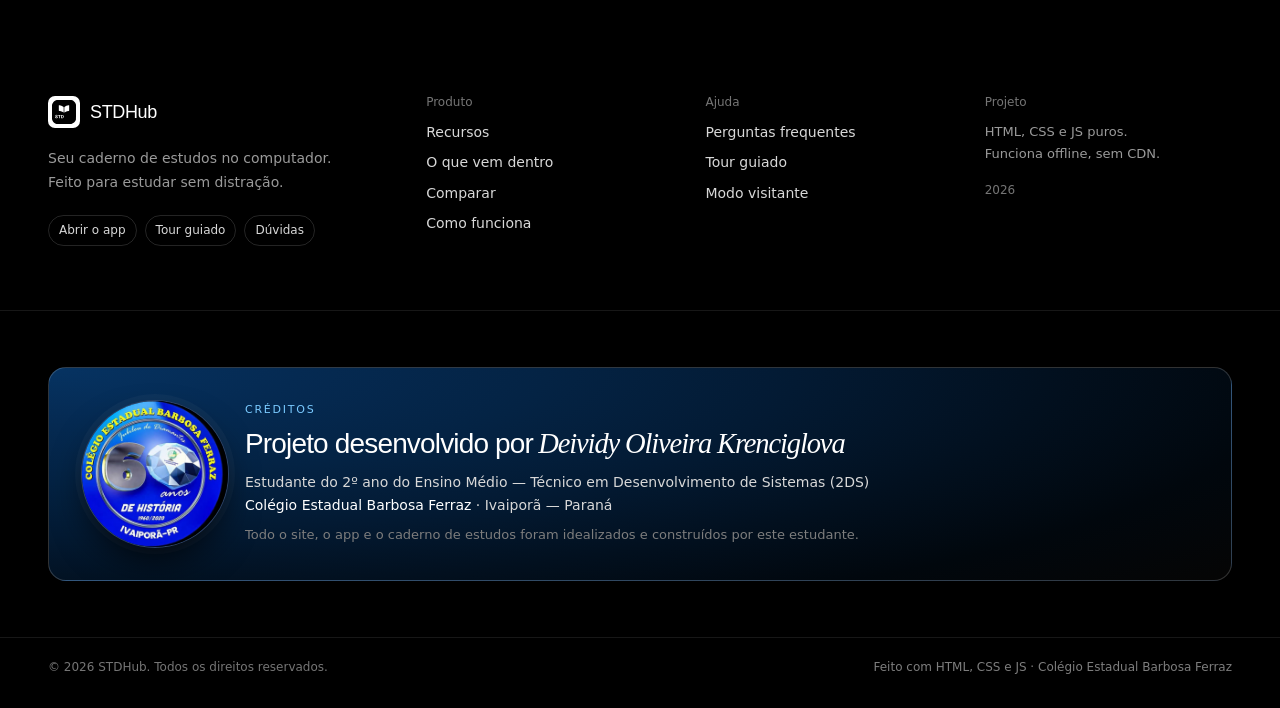
==== commit de1116e1: "05/11 tentei melhorar a aparencia do website" ====
--- a/index.html
+++ b/index.html
@@ -7,7 +7,7 @@
   <meta name="description" content="STDHub — seu caderno de estudos no computador. Notebook .stmd com flashcards e quiz, calculadora, pesquisa, tutor e pastas locais. Privado por padrão, funciona offline." />
   <link rel="icon" type="image/svg+xml" href="assets/logo.svg" />
   <link rel="stylesheet" href="css/theme.css" />
-  <link rel="stylesheet" href="css/landing.css?v=15" />
+  <link rel="stylesheet" href="css/landing.css?v=22" />
   <title>STDHub — tudo pra estudar num só lugar</title>
 </head>
 <body class="page-landing">
@@ -98,7 +98,8 @@
       <div class="wrap hero-wrap">
         <div class="hero-copy">
           <div class="hero-book" aria-hidden="true">
-            <img src="assets/study-open-notebook.svg" alt="" />
+            <img src="assets/study-open-notebook.svg?v=4" alt="" />
+            <span class="book-glow"><i></i></span>
           </div>
 
           <p class="hero-badge" id="heroBadge">
@@ -550,6 +551,6 @@
     </div>
   </footer>
 
-  <script src="js/landing.js?v=7"></script>
+  <script src="js/landing.js?v=14"></script>
 </body>
 </html>
--- a/css/landing.css
+++ b/css/landing.css
@@ -399,32 +399,39 @@
   filter: blur(44px);
   pointer-events: none;
 }
-.hero-book::after {
-  content: "";
-  position: absolute;
-  top: 7.5%;
-  bottom: 7.5%;
-  left: 50%;
-  width: 11%;
-  translate: -50% 0;
-  background: linear-gradient(90deg,
-    transparent 0%,
-    rgba(0, 0, 0, 0.03) 18%,
-    rgba(0, 0, 0, 0.07) 38%,
-    rgba(122, 202, 255, 0.05) 48%,
-    rgba(122, 202, 255, 0.05) 52%,
-    rgba(0, 0, 0, 0.07) 62%,
-    rgba(0, 0, 0, 0.03) 82%,
-    transparent 100%);
-  mask-image: linear-gradient(180deg, transparent 0%, #000 8%, #000 92%, transparent 100%);
-  -webkit-mask-image: linear-gradient(180deg, transparent 0%, #000 8%, #000 92%, transparent 100%);
-  pointer-events: none;
-}
 .hero-book img {
   display: block;
   width: 100%;
   height: 100%;
   object-fit: fill;
+}
+.book-glow {
+  position: absolute;
+  inset: 7.5% 5%;
+  z-index: 1;
+  overflow: hidden;
+  border-radius: 2.22% / 3.53%;
+  pointer-events: none;
+  opacity: 0;
+  transition: opacity 0.22s linear;
+}
+.book-glow.is-on { opacity: 0.95; }
+.book-glow i {
+  position: absolute;
+  left: 0;
+  top: 0;
+  width: 210px;
+  height: 210px;
+  margin: -105px 0 0 -105px;
+  display: block;
+  border-radius: 50%;
+  background: radial-gradient(circle,
+    rgba(122, 202, 255, 0.3) 0%,
+    rgba(0, 153, 255, 0.13) 32%,
+    rgba(0, 153, 255, 0.04) 56%,
+    transparent 74%);
+  transform: translate3d(0, 0, 0);
+  will-change: transform;
 }
 
 /* materiais de estudo em outline, espalhados pelo fundo do hero */
@@ -549,13 +556,17 @@
   border-radius: 50%;
   overflow: hidden;
   border: 1px solid #ffffff2e;
-  box-shadow: 0 0 44px #0099ff4d, 0 18px 50px -14px #000;
+  box-shadow: 0 18px 50px -14px #000;
   will-change: transform;
   background: #001a44;
 }
 .pong-logo img,
 .pong-echo img { width: 100%; height: 100%; object-fit: cover; display: block; }
-.pong-logo { opacity: 0.4; }
+.pong-logo {
+  opacity: 1;
+  background: transparent;
+}
+.pong-logo img { opacity: 0.4; }
 .pong-echo { opacity: 0.1; filter: blur(1px); }
 .pong-echo-2 { opacity: 0.05; }
 .hero-pong.is-live .pong-logo,
@@ -563,9 +574,9 @@
 
 .pong-logo.is-hit { animation: pong-hit 0.3s var(--ease-brand); }
 @keyframes pong-hit {
-  0% { scale: 1; box-shadow: 0 0 44px #0099ff4d, 0 18px 50px -14px #000; }
-  35% { scale: 0.9; box-shadow: 0 0 70px #7acaffb3, 0 18px 50px -14px #000; }
-  100% { scale: 1; box-shadow: 0 0 44px #0099ff4d, 0 18px 50px -14px #000; }
+  0% { scale: 1; }
+  35% { scale: 0.9; }
+  100% { scale: 1; }
 }
 
 .pong-paddle {
